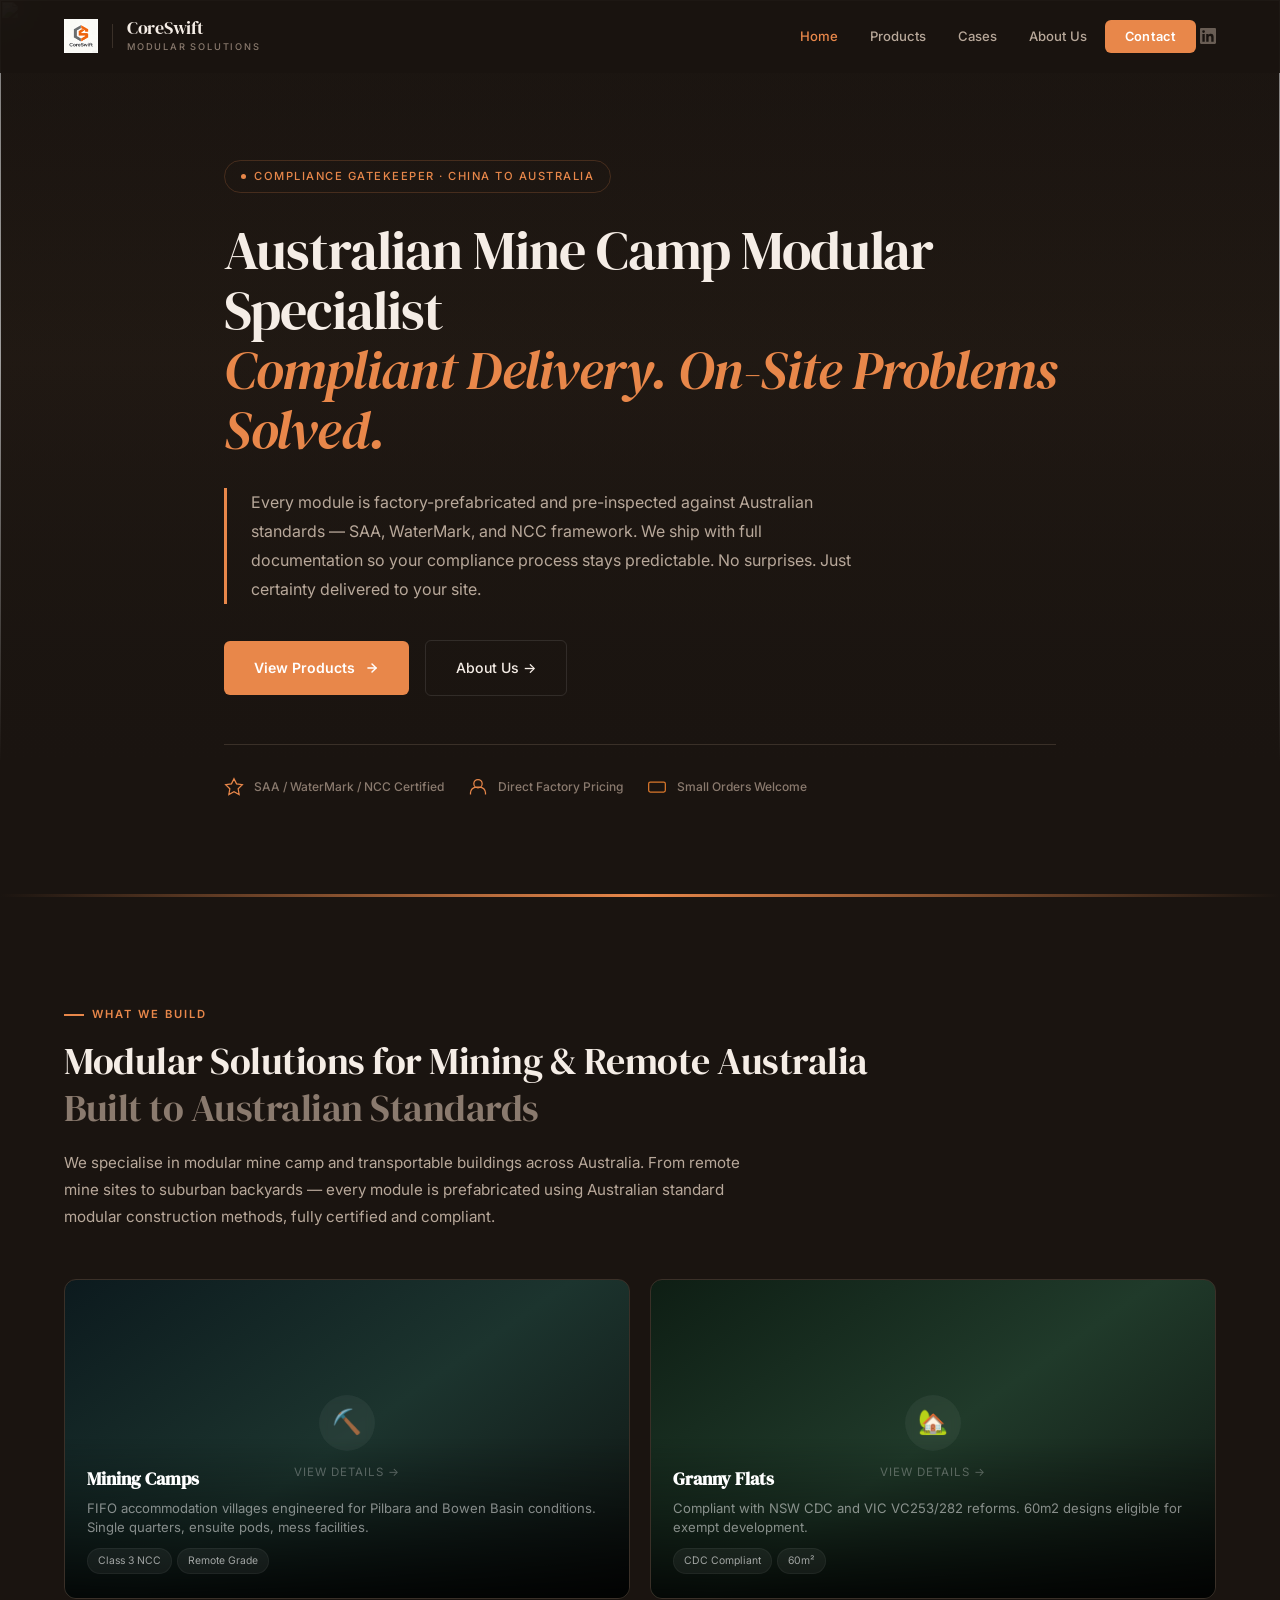
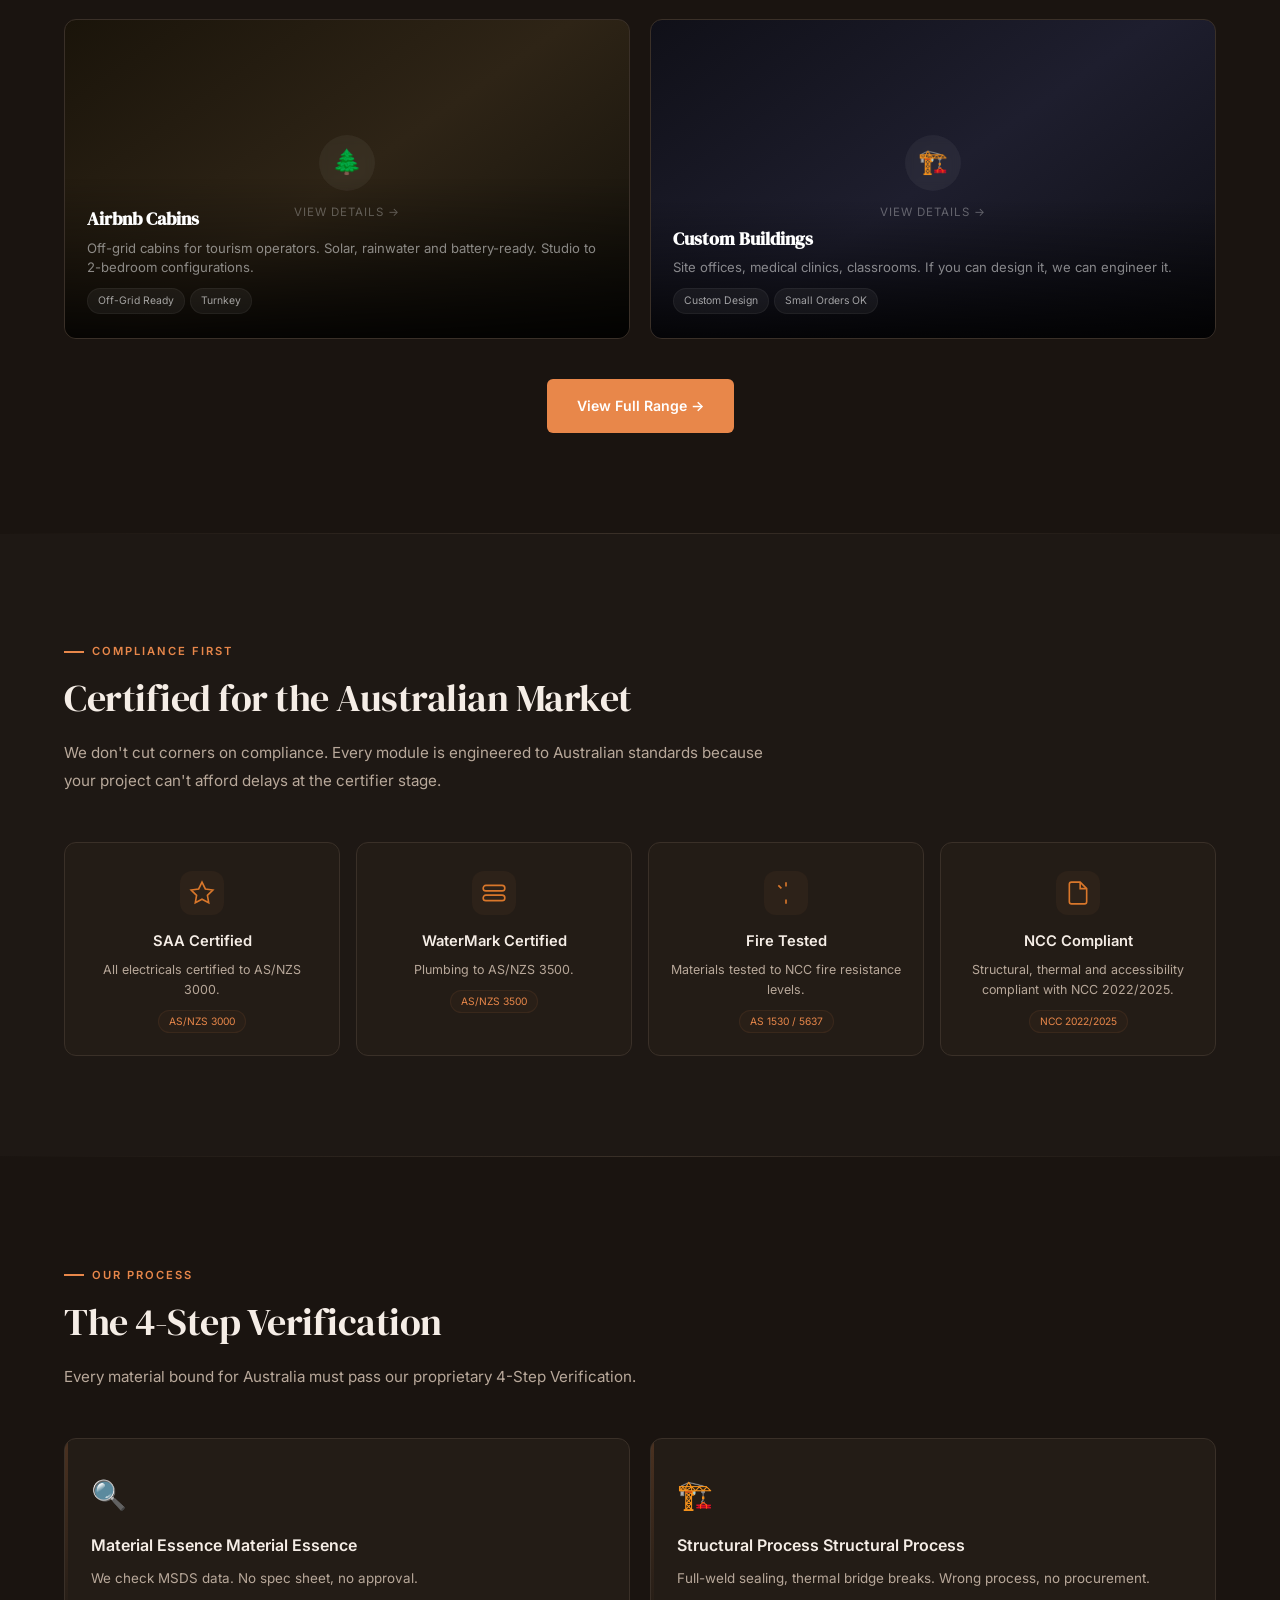
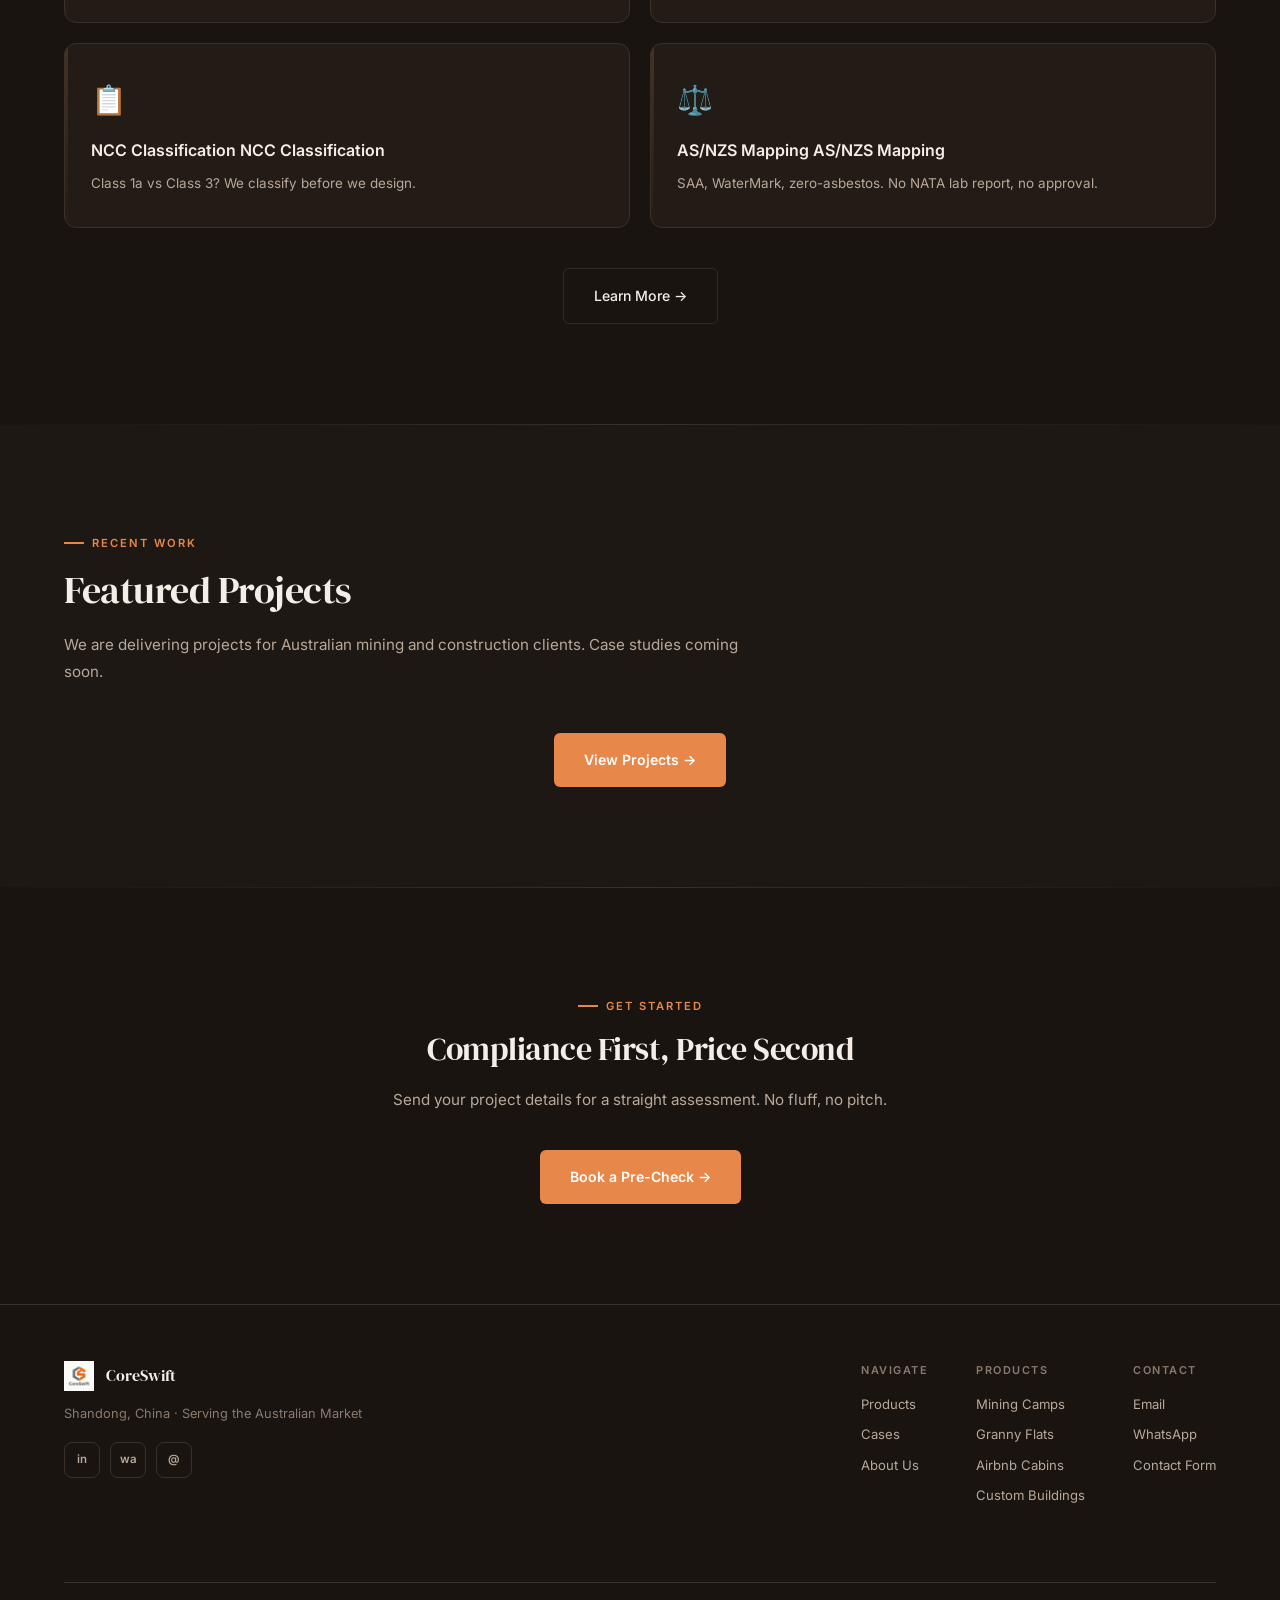
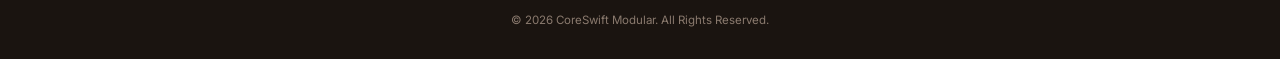
==== index.html @ 70a14e6f "Add OG/Twitter Card meta tags + images + OG share image" ====
﻿<!DOCTYPE html>
<html lang="en">
<head>
  <meta charset="UTF-8">
  <meta name="viewport" content="width=device-width, initial-scale=1.0">
  <meta name="description" content="Australian-standard modular mine camps and transportable buildings. NCC compliant, factory prefabricated, delivered to remote sites across WA and Queensland.">
  <title>Modular Mine Camp Australia | CoreSwift Modular</title>
  <link rel="stylesheet" href="css/style.css">
  <link rel="icon" type="image/png" sizes="32x32" href="images/favicon-32x32.png">
  <link rel="icon" type="image/png" sizes="16x16" href="images/favicon-16x16.png">
  <link rel="apple-touch-icon" sizes="180x180" href="images/apple-touch-icon.png">

  <!-- Open Graph -->
  <meta property='og:title' content='Modular Mine Camp Australia | CoreSwift Modular'>
  <meta property='og:description' content='Australian-standard modular mine camps and transportable buildings. NCC compliant, factory prefabricated, delivered to remote sites across WA and Queensland.'>
  <meta property='og:image' content='https://coreswiftmodular.com/images/og-image.svg'>
  <meta property='og:url' content='https://coreswiftmodular.com/'>
  <meta property='og:type' content='website'>
  <meta property='og:site_name' content='CoreSwift Modular'>
  <meta property='og:locale' content='en_AU'>
  <!-- Twitter Card -->
  <meta name='twitter:card' content='summary_large_image'>
  <meta name='twitter:title' content='Modular Mine Camp Australia | CoreSwift Modular'>
  <meta name='twitter:description' content='Australian-standard modular mine camps and transportable buildings. NCC compliant, factory prefabricated, delivered to remote sites across WA and Queensland.'>
  <meta name='twitter:image' content='https://coreswiftmodular.com/images/og-image.svg'>
</head>
<body>

    <!-- ===== Navigation ===== -->
  <nav id="navbar">
    <div class="container">
      <a href="index.html" class="logo-wrap">
        <img src="images/logo.png" alt="CoreSwift" class="logo-img">
        <div class="logo-divider"></div>
        <div class="logo-text-side">
          <span class="logo-brand">CoreSwift</span>
          <span class="logo-tagline">Modular Solutions</span>
        </div>
      </a>
      <ul class="nav-links" id="navLinks">
        <li><a href="index.html" data-page="index">Home</a></li>
        <li><a href="products.html" data-page="products">Products</a></li>
        <li><a href="cases.html" data-page="cases">Cases</a></li>
        <li><a href="about.html" data-page="about">About Us</a></li>
        <li><a href="contact.html" class="btn">Contact</a></li>
        <li><a href="https://www.linkedin.com/in/jack-jun-yi-li-b82a6b382" target="_blank" class="nav-social" title="LinkedIn">
          <svg width="16" height="16" viewBox="0 0 24 24" fill="currentColor"><path d="M20.447 20.452h-3.554v-5.569c0-1.328-.027-3.037-1.852-3.037-1.853 0-2.136 1.445-2.136 2.939v5.667H9.351V9h3.414v1.561h.046c.477-.9 1.637-1.85 3.37-1.85 3.601 0 4.267 2.37 4.267 5.455v6.286zM5.337 7.433a2.062 2.062 0 01-2.063-2.065 2.064 2.064 0 112.063 2.065zm1.782 13.019H3.555V9h3.564v11.452zM22.225 0H1.771C.792 0 0 .774 0 1.729v20.542C0 23.227.792 24 1.771 24h20.451C23.2 24 24 23.227 24 22.271V1.729C24 .774 23.2 0 22.222 0h.003z"/></svg>
        </a>
      </ul>
      <button class="mobile-toggle" id="mobileToggle" onclick="toggleNav()" aria-label="Menu">
        <span></span><span></span><span></span>
      </button>
    </div>
  </nav>

  <!-- ===== Hero ===== -->
  <section class="hero">
    <div class="hero-grid"></div>
    <div class="hero-bg">
      <img src="images/bg-hero.svg" alt="">
      <div class="hero-bg-overlay"></div>
    </div>
    <div class="hero-glow"></div>
    <div class="hero-glow-2"></div>
    <div class="hero-accent-bar"></div>
    <div class="container hero-content">
      <div class="hero-badge">
        <span class="hero-badge-dot"></span>
        Compliance Gatekeeper · China to Australia
      </div>
      <h1>Australian Mine Camp Modular Specialist<br><span class="highlight">Compliant Delivery. On-Site Problems Solved.</span></h1>
      <p class="hero-sub">Every module is factory-prefabricated and pre-inspected against Australian standards — SAA, WaterMark, and NCC framework. We ship with full documentation so your compliance process stays predictable. No surprises. Just certainty delivered to your site.</p>
      <div class="hero-cta-row">
        <a href="products.html" class="btn-primary">
          View Products
          <svg width="14" height="14" viewBox="0 0 24 24" fill="none" stroke="currentColor" stroke-width="2.5" stroke-linecap="round" stroke-linejoin="round"><line x1="5" y1="12" x2="19" y2="12"/><polyline points="12 5 19 12 12 19"/></svg>
        </a>
        <a href="about.html" class="btn-secondary">About Us →</a>
      </div>
      <div class="hero-trust-row">
        <span class="hero-trust-item">
          <svg viewBox="0 0 24 24" fill="none" stroke="#e8874a" stroke-width="1.5"><path d="M12 2l3.09 6.26L22 9.27l-5 4.87 1.18 6.88L12 17.77l-6.18 3.25L7 14.14 2 9.27l6.91-1.01L12 2z"/></svg>
          SAA / WaterMark / NCC Certified
        </span>
        <span class="hero-trust-item">
          <svg viewBox="0 0 24 24" fill="none" stroke="#e8874a" stroke-width="1.5"><circle cx="12" cy="8" r="5"/><path d="M3 21v-2a7 7 0 017-7h4a7 7 0 017 7v2"/></svg>
          Direct Factory Pricing
        </span>
        <span class="hero-trust-item">
          <svg viewBox="0 0 24 24" fill="none" stroke="#d9772b" stroke-width="1.5"><rect x="2" y="6" width="20" height="12" rx="2"/><path d="M12 12h.01"/><path d="M17 12h.01"/><path d="M7 12h.01"/></svg>
          Small Orders Welcome
        </span>
      </div>
    </div>
  </section>

  <!-- ===== Product Categories ===== -->
  <section class="section" id="products">
    <div class="container">
      <div class="section-label">What We Build</div>
      <h2 class="section-title">Modular Solutions for Mining & Remote Australia<br><span style="color:var(--text-dim);">Built to Australian Standards</span></h2>
      <p class="section-sub">We specialise in modular mine camp and transportable buildings across Australia. From remote mine sites to suburban backyards — every module is prefabricated using Australian standard modular construction methods, fully certified and compliant.</p>

      <div class="products-grid">
        <a href="product-detail.html?type=mining" class="product-card pcard-mining animate-in" style="text-decoration:none;">
          <div class="product-card-main">
            <div class="preview-icon">⛏️</div>
            <span class="preview-label">View Details →</span>
          </div>
          <div class="product-card-content">
            <h4>Mining Camps</h4>
            <p>FIFO accommodation villages engineered for Pilbara and Bowen Basin conditions. Single quarters, ensuite pods, mess facilities.</p>
            <div class="product-tags">
              <span>Class 3 NCC</span>
              <span>Remote Grade</span>
            </div>
          </div>
        </a>

        <a href="product-detail.html?type=granny" class="product-card pcard-granny animate-in" style="text-decoration:none;">
          <div class="product-card-main">
            <div class="preview-icon">🏡</div>
            <span class="preview-label">View Details →</span>
          </div>
          <div class="product-card-content">
            <h4>Granny Flats</h4>
            <p>Compliant with NSW CDC and VIC VC253/282 reforms. 60m2 designs eligible for exempt development.</p>
            <div class="product-tags">
              <span>CDC Compliant</span>
              <span>60m²</span>
            </div>
          </div>
        </a>

        <a href="product-detail.html?type=cabin" class="product-card pcard-cabin animate-in" style="text-decoration:none;">
          <div class="product-card-main">
            <div class="preview-icon">🌲</div>
            <span class="preview-label">View Details →</span>
          </div>
          <div class="product-card-content">
            <h4>Airbnb Cabins</h4>
            <p>Off-grid cabins for tourism operators. Solar, rainwater and battery-ready. Studio to 2-bedroom configurations.</p>
            <div class="product-tags">
              <span>Off-Grid Ready</span>
              <span>Turnkey</span>
            </div>
          </div>
        </a>

        <a href="product-detail.html?type=custom" class="product-card pcard-custom animate-in" style="text-decoration:none;">
          <div class="product-card-main">
            <div class="preview-icon">🏗️</div>
            <span class="preview-label">View Details →</span>
          </div>
          <div class="product-card-content">
            <h4>Custom Buildings</h4>
            <p>Site offices, medical clinics, classrooms. If you can design it, we can engineer it.</p>
            <div class="product-tags">
              <span>Custom Design</span>
              <span>Small Orders OK</span>
            </div>
          </div>
        </a>
      </div>

      <div style="text-align:center;margin-top:40px;">
        <a href="products.html" class="btn-primary" style="display:inline-flex;">View Full Range →</a>
      </div>
    </div>
  </section>

  <div class="section-divider"></div>

  <!-- ===== Certification Highlights ===== -->
  <section class="section section-alt" id="certifications">
    <div class="container">
      <div class="section-label">Compliance First</div>
      <h2 class="section-title">Certified for the Australian Market</h2>
      <p class="section-sub">We don't cut corners on compliance. Every module is engineered to Australian standards because your project can't afford delays at the certifier stage.</p>

      <div class="cert-grid">
        <div class="cert-card animate-in">
          <div class="cert-icon-wrap">
            <svg viewBox="0 0 24 24" fill="none" stroke="#d9772b" stroke-width="1.5" width="26" height="26"><path d="M12 2l3.09 6.26L22 9.27l-5 4.87 1.18 6.88L12 17.77l-6.18 3.25L7 14.14 2 9.27l6.91-1.01L12 2z"/></svg>
          </div>
          <h4>SAA Certified</h4>
          <p>All electricals certified to AS/NZS 3000.</p>
          <span class="cert-badge-sm">AS/NZS 3000</span>
        </div>
        <div class="cert-card animate-in">
          <div class="cert-icon-wrap">
            <svg viewBox="0 0 24 24" fill="none" stroke="#d9772b" stroke-width="1.5" width="26" height="26"><path d="M2 16.5A2.5 2.5 0 014.5 14h15a2.5 2.5 0 010 5h-15A2.5 2.5 0 012 16.5z"/><path d="M2 7.5A2.5 2.5 0 014.5 5h15a2.5 2.5 0 010 5h-15A2.5 2.5 0 012 7.5z"/></svg>
          </div>
          <h4>WaterMark Certified</h4>
          <p>Plumbing to AS/NZS 3500.</p>
          <span class="cert-badge-sm">AS/NZS 3500</span>
        </div>
        <div class="cert-card animate-in">
          <div class="cert-icon-wrap">
            <svg viewBox="0 0 24 24" fill="none" stroke="#d9772b" stroke-width="1.5" width="26" height="26"><path d="M12 2v4M12 18v4M4.93 4.93l2.83 2.83"/></svg>
          </div>
          <h4>Fire Tested</h4>
          <p>Materials tested to NCC fire resistance levels.</p>
          <span class="cert-badge-sm">AS 1530 / 5637</span>
        </div>
        <div class="cert-card animate-in">
          <div class="cert-icon-wrap">
            <svg viewBox="0 0 24 24" fill="none" stroke="#d9772b" stroke-width="1.5" width="26" height="26"><path d="M14 2H6a2 2 0 00-2 2v16a2 2 0 002 2h12a2 2 0 002-2V8z"/><polyline points="14 2 14 8 20 8"/></svg>
          </div>
          <h4>NCC Compliant</h4>
          <p>Structural, thermal and accessibility compliant with NCC 2022/2025.</p>
          <span class="cert-badge-sm">NCC 2022/2025</span>
        </div>
      </div>
    </div>
  </section>

  <div class="section-divider"></div>

  <!-- ===== Methodology Summary ===== -->
  <section class="section" id="methodology">
    <div class="container">
      <div class="section-label">Our Process</div>
      <h2 class="section-title">The 4-Step Verification</h2>
      <p class="section-sub">Every material bound for Australia must pass our proprietary 4-Step Verification.</p>

      <div class="steps-grid" style="max-width:100%;">
        <div class="step-card animate-in">
          <div class="step-emoji">🔍</div>
          <h4>Material Essence Material Essence</h4>
          <p>We check MSDS data. No spec sheet, no approval.</p>
        </div>
        <div class="step-card animate-in">
          <div class="step-emoji">🏗️</div>
          <h4>Structural Process Structural Process</h4>
          <p>Full-weld sealing, thermal bridge breaks. Wrong process, no procurement.</p>
        </div>
        <div class="step-card animate-in">
          <div class="step-emoji">📋</div>
          <h4>NCC Classification NCC Classification</h4>
          <p>Class 1a vs Class 3? We classify before we design.</p>
        </div>
        <div class="step-card animate-in">
          <div class="step-emoji">⚖️</div>
          <h4>AS/NZS Mapping AS/NZS Mapping</h4>
          <p>SAA, WaterMark, zero-asbestos. No NATA lab report, no approval.</p>
        </div>
      </div>

      <div style="text-align:center;margin-top:40px;">
        <a href="about.html" class="btn-secondary" style="display:inline-flex;">Learn More →</a>
      </div>
    </div>
  </section>

  <div class="section-divider"></div>

  <!-- ===== Featured Project ===== -->
  <section class="section section-alt">
    <div class="container">
      <div class="section-label">Recent Work</div>
      <h2 class="section-title">Featured Projects</h2>
      <p class="section-sub">We are delivering projects for Australian mining and construction clients. Case studies coming soon.</p>
      <div style="text-align:center;">
        <a href="cases.html" class="btn-primary" style="display:inline-flex;">View Projects →</a>
      </div>
    </div>
  </section>

  <div class="section-divider"></div>

  <!-- ===== CTA Section ===== -->
  <section class="section">
    <div class="container" style="text-align:center;">
      <div class="section-label" style="justify-content:center;">Get Started</div>
      <h2 class="section-title" style="font-size:2rem;">Compliance First, Price Second</h2>
      <p class="section-sub" style="margin:0 auto 36px;">Send your project details for a straight assessment. No fluff, no pitch.</p>
      <a href="contact.html" class="btn-primary">Book a Pre-Check →</a>
    </div>
  </section>

  <!-- ===== Footer ===== -->
  <footer>
    <div class="container">
      <div class="footer-left">
        <div class="footer-logo-row">
          <img src="images/logo.png" alt="CoreSwift">
          <span class="footer-brand-name">CoreSwift</span>
        </div>
        <p>Shandong, China · Serving the Australian Market</p>
        <div class="footer-social-row">
          <a href="https://www.linkedin.com/in/jack-jun-yi-li-b82a6b382" target="_blank" class="footer-social-btn" title="LinkedIn">in</a>
          <a href="https://wa.me/8615094999991" target="_blank" class="footer-social-btn" title="WhatsApp">wa</a>
          <a href="mailto:jackvmeihousing@hotmail.com" class="footer-social-btn" title="Email">@</a>
        </div>
      </div>
      <div class="footer-right">
        <div class="footer-col">
          <h4>Navigate</h4>
          <a href="products.html">Products</a>
          <a href="cases.html">Cases</a>
          <a href="about.html">About Us</a>
        </div>
        <div class="footer-col">
          <h4>Products</h4>
          <a href="product-detail.html?type=mining">Mining Camps</a>
          <a href="product-detail.html?type=granny">Granny Flats</a>
          <a href="product-detail.html?type=cabin">Airbnb Cabins</a>
          <a href="product-detail.html?type=custom">Custom Buildings</a>
        </div>
        <div class="footer-col">
          <h4>Contact</h4>
          <a href="mailto:jackvmeihousing@hotmail.com">Email</a>
          <a href="https://wa.me/8615094999991">WhatsApp</a>
          <a href="contact.html">Contact Form</a>
        </div>
      </div>
      <div class="footer-bottom">
        &copy; 2026 CoreSwift Modular. All Rights Reserved.
      </div>
    </div>
  </footer>

  <script src="js/main.js"></script>
</body>
</html>
---- css/style.css ----
/* ===== CoreSwift - Warm Edition v3 ===== */
@import url('https://fonts.googleapis.com/css2?family=Inter:wght@300;400;500;600;700;800;900&family=DM+Serif+Display:ital@0;1&display=swap');

:root {
  /* 暖色深色调色板 — 2026版 */
  --bg-dark: #1a1410;
  --bg-card: #231c16;
  --bg-card-hover: #2d241e;
  --bg-section: #1e1814;
  --bg-warm: #221c18;

  --accent: #e8874a;
  --accent-hover: #d4763a;
  --accent-glow: rgba(232, 135, 74, 0.12);
  --accent-soft: #3d2a1e;
  --gold: #c8963e;

  --text: #f5ede6;
  --text-muted: #b8a89a;
  --text-dim: #8a7a6e;

  --border: #3a3028;
  --border-light: #4a3e34;

  --font-body: 'Inter', -apple-system, sans-serif;
  --font-display: 'DM Serif Display', Georgia, serif;
  --radius: 6px;
  --radius-lg: 12px;
}

* { margin: 0; padding: 0; box-sizing: border-box; }
html { scroll-behavior: smooth; }

body {
  font-family: var(--font-body);
  color: var(--text);
  background: var(--bg-dark);
  line-height: 1.7;
  -webkit-font-smoothing: antialiased;
}

.container { max-width: 1200px; margin: 0 auto; padding: 0 24px; }

/* ===== 导航栏 ===== */
nav {
  position: fixed; top: 0; width: 100%; z-index: 1000;
  background: rgba(26, 20, 16, 0.92);
  backdrop-filter: blur(16px);
  border-bottom: 1px solid transparent;
  transition: border-color 0.3s, background 0.3s;
}
nav.scrolled { border-color: var(--border); background: rgba(26, 20, 16, 0.96); }
nav .container {
  display: flex;
  justify-content: space-between;
  align-items: center;
  height: 72px;
}

.logo-wrap { display: flex; align-items: center; gap: 14px; text-decoration: none; }
.logo-img { height: 34px; width: auto; }
.logo-divider { width: 1px; height: 24px; background: var(--border); }
.logo-text-side { display: flex; flex-direction: column; }
.logo-brand { font-family: var(--font-display); font-size: 1.1rem; color: var(--text); line-height: 1.2; letter-spacing: -0.3px; }
.logo-tagline { font-size: 0.58rem; color: var(--text-dim); text-transform: uppercase; letter-spacing: 1.8px; font-weight: 500; }

.nav-links { display: flex; gap: 4px; list-style: none; align-items: center; }
.nav-links a {
  text-decoration: none; color: var(--text-muted);
  font-size: 0.82rem; font-weight: 500;
  padding: 8px 14px; border-radius: 6px;
  transition: all 0.2s;
}
.nav-links a:hover { color: var(--text); background: rgba(255,255,255,0.03); }
.nav-links a.active { color: var(--accent); }
.nav-links .btn {
  padding: 9px 20px; background: var(--accent); color: #fff;
  border-radius: 6px; font-weight: 600; font-size: 0.8rem; letter-spacing: 0.3px;
}
.nav-links .btn:hover { background: var(--accent-hover); color: #fff; }

.nav-social { padding: 8px !important; opacity: 0.5; transition: opacity 0.2s; line-height: 1; }
.nav-social:hover { opacity: 1 !important; background: transparent !important; }
.nav-social svg { display: block; }

.mobile-toggle { display: none; flex-direction: column; gap: 5px; cursor: pointer; background: none; border: none; padding: 4px; }
.mobile-toggle span { width: 24px; height: 2px; background: var(--text); border-radius: 2px; transition: 0.3s; }

/* ===== Hero ===== */
.hero {
  padding: 160px 0 100px;
  background: linear-gradient(180deg, #1a1410 0%, #221a14 40%, var(--bg-dark) 100%);
  position: relative;
  overflow: hidden;
  min-height: 85vh;
  display: flex;
  align-items: center;
}

.hero-bg { position: absolute; top: 0; left: 0; right: 0; bottom: 0; z-index: 0; pointer-events: none; }
.hero-bg img { width: 100%; height: 100%; object-fit: cover; object-position: center bottom; }
.hero-bg-overlay { position: absolute; top: 0; left: 0; right: 0; bottom: 0; background: linear-gradient(180deg, rgba(26,20,16,0.4) 0%, rgba(26,20,16,0.2) 40%, var(--bg-dark) 85%, var(--bg-dark) 100%); z-index: 1; }

.hero-accent-bar { position: absolute; bottom: 0; left: 0; right: 0; height: 3px; background: linear-gradient(90deg, transparent, var(--accent), transparent); }
.hero-content { position: relative; z-index: 2; max-width: 880px; }

.hero-badge {
  display: inline-flex; align-items: center; gap: 8px;
  padding: 6px 16px;
  border: 1px solid rgba(232, 135, 74, 0.2);
  border-radius: 100px;
  font-size: 0.7rem; font-weight: 500;
  color: var(--accent);
  text-transform: uppercase; letter-spacing: 1.5px;
  margin-bottom: 28px;
}
.hero-badge-dot { width: 5px; height: 5px; background: var(--accent); border-radius: 50%; }

.hero h1 {
  font-family: var(--font-display);
  font-size: 3.4rem;
  font-weight: 400;
  line-height: 1.1;
  margin-bottom: 28px;
  letter-spacing: -1px;
}
.hero h1 .highlight { color: var(--accent); font-style: italic; }

.hero-sub {
  font-size: 1rem;
  color: var(--text-muted);
  max-width: 650px;
  margin-bottom: 36px;
  line-height: 1.8;
  border-left: 3px solid var(--accent);
  padding-left: 24px;
}

.hero-cta-row { display: flex; gap: 16px; flex-wrap: wrap; align-items: center; }
.hero-trust-row { display: flex; gap: 24px; align-items: center; margin-top: 48px; padding-top: 32px; border-top: 1px solid var(--border); }
.hero-trust-item { display: flex; align-items: center; gap: 10px; font-size: 0.75rem; color: var(--text-dim); font-weight: 500; }
.hero-trust-item svg { width: 20px; height: 20px; flex-shrink: 0; }

.btn-primary {
  display: inline-flex; align-items: center; gap: 10px;
  padding: 15px 30px; background: var(--accent); color: #fff;
  text-decoration: none; border-radius: 6px;
  font-weight: 600; font-size: 0.88rem;
  transition: all 0.2s; border: none; cursor: pointer;
}
.btn-primary:hover { background: var(--accent-hover); transform: translateY(-2px); box-shadow: 0 8px 24px rgba(232,135,74,0.25); }

.btn-secondary {
  display: inline-flex; align-items: center; gap: 10px;
  padding: 15px 30px; border: 1px solid rgba(255,255,255,0.1);
  color: var(--text); text-decoration: none; border-radius: 6px;
  font-weight: 500; font-size: 0.88rem; transition: all 0.2s;
}
.btn-secondary:hover { border-color: var(--accent); color: var(--accent); background: rgba(232,135,74,0.04); }

/* ===== 通用区块 ===== */
.section { padding: 100px 0; }
.section-alt { background: var(--bg-section); }

.section-label {
  display: inline-flex; align-items: center; gap: 8px;
  font-size: 0.7rem; text-transform: uppercase; letter-spacing: 2px;
  color: var(--accent); font-weight: 600; margin-bottom: 14px;
}
.section-label::before { content: ''; width: 20px; height: 2px; background: var(--accent); }

.section-title {
  font-family: var(--font-display);
  font-size: 2.4rem;
  font-weight: 400;
  line-height: 1.2;
  margin-bottom: 18px;
  letter-spacing: -0.5px;
}

.section-sub {
  color: var(--text-muted);
  max-width: 700px;
  font-size: 0.95rem;
  line-height: 1.8;
  margin-bottom: 48px;
}

.section-divider { width: 100%; height: 1px; background: linear-gradient(90deg, transparent, var(--border), transparent); }

/* ===== 产品 ===== */
.products-grid { display: grid; grid-template-columns: repeat(2, 1fr); gap: 20px; }

.product-card {
  position: relative; border-radius: var(--radius-lg);
  overflow: hidden; transition: all 0.4s;
  min-height: 320px; display: flex; align-items: flex-end;
  cursor: pointer; border: 1px solid var(--border);
}
.product-card:hover { transform: translateY(-4px); border-color: rgba(232,135,74,0.15); box-shadow: 0 12px 40px rgba(0,0,0,0.5); }

.product-card-main {
  position: absolute; top: 0; left: 0; right: 0; bottom: 0;
  display: flex; align-items: center; justify-content: center;
  flex-direction: column; gap: 12px;
}

.preview-icon { width: 56px; height: 56px; border-radius: 50%; background: rgba(255,255,255,0.05); display: flex; align-items: center; justify-content: center; font-size: 1.5rem; backdrop-filter: blur(4px); transition: all 0.3s; }
.product-card:hover .preview-icon { background: var(--accent); transform: scale(1.1); }
.preview-label { font-size: 0.72rem; color: rgba(255,255,255,0.35); letter-spacing: 1px; text-transform: uppercase; }

.product-card-content { position: relative; z-index: 2; padding: 24px 22px; width: 100%; background: linear-gradient(0deg, rgba(0,0,0,0.85) 0%, rgba(0,0,0,0.3) 60%, transparent 100%); }
.product-card-content h4 { font-family: var(--font-display); font-size: 1.15rem; color: #fff; margin-bottom: 4px; }
.product-card-content p { font-size: 0.82rem; color: rgba(255,255,255,0.5); line-height: 1.5; margin-bottom: 10px; }

.product-tags { display: flex; flex-wrap: wrap; gap: 5px; }
.product-tags span { padding: 3px 10px; background: rgba(255,255,255,0.05); border: 1px solid rgba(255,255,255,0.05); border-radius: 100px; font-size: 0.65rem; color: rgba(255,255,255,0.6); }

.pcard-mining { background: linear-gradient(145deg, #0c1a1e, #1c342e, #0e1210); }
.pcard-granny { background: linear-gradient(145deg, #0e1e14, #203a2a, #0e1410); }
.pcard-cabin { background: linear-gradient(145deg, #1a140a, #2e2416, #12100a); }
.pcard-custom { background: linear-gradient(145deg, #101018, #1e1e2e, #0e0e14); }

/* ===== 认证 ===== */
.cert-grid { display: grid; grid-template-columns: repeat(4, 1fr); gap: 16px; }
.cert-card { background: var(--bg-card); border: 1px solid var(--border); border-radius: var(--radius-lg); padding: 28px 22px 22px; text-align: center; transition: all 0.3s; }
.cert-card:hover { border-color: rgba(232,135,74,0.1); background: var(--bg-card-hover); transform: translateY(-2px); }
.cert-icon-wrap { width: 44px; height: 44px; margin: 0 auto 14px; background: rgba(232,135,74,0.05); border-radius: 12px; display: flex; align-items: center; justify-content: center; }
.cert-card h4 { font-size: 0.92rem; font-weight: 600; margin-bottom: 6px; color: var(--text); }
.cert-card p { font-size: 0.78rem; color: var(--text-muted); line-height: 1.6; }
.cert-badge-sm { display: inline-block; padding: 2px 10px; background: rgba(232,135,74,0.03); border: 1px solid rgba(232,135,74,0.08); border-radius: 100px; font-size: 0.64rem; color: var(--accent); margin-top: 10px; }

/* ===== Truth ===== */
.truth-grid { display: grid; grid-template-columns: 1fr 1fr; gap: 64px; align-items: center; }
.truth-visual-box { background: var(--bg-card); border: 1px solid var(--border); border-radius: var(--radius-lg); padding: 40px 32px; position: relative; overflow: hidden; }
.truth-visual-box::before { content: ''; position: absolute; top: 0; left: 0; right: 0; height: 3px; background: linear-gradient(90deg, var(--accent), transparent); }
.truth-quote { font-family: var(--font-display); font-size: 1.3rem; line-height: 1.4; color: var(--text); margin-bottom: 24px; font-style: italic; }
.truth-author { display: flex; align-items: center; gap: 12px; padding-top: 20px; border-top: 1px solid var(--border); }
.truth-author-avatar { width: 44px; height: 44px; border-radius: 50%; background: var(--accent-glow); border: 1px solid rgba(232,135,74,0.1); display: flex; align-items: center; justify-content: center; font-size: 1.1rem; }
.truth-author-name { font-weight: 600; font-size: 0.85rem; }
.truth-author-title { font-size: 0.76rem; color: var(--text-dim); }
.truth-content h3 { font-family: var(--font-display); font-size: 1.6rem; line-height: 1.3; margin-bottom: 18px; }
.truth-content p { color: var(--text-muted); margin-bottom: 14px; line-height: 1.8; font-size: 0.92rem; }
.truth-highlight { padding: 18px 22px; background: rgba(232,135,74,0.02); border-left: 3px solid var(--accent); border-radius: 0 8px 8px 0; margin-top: 20px; font-size: 0.92rem; color: var(--text); line-height: 1.7; }

/* ===== 方法论 ===== */
.steps-grid { display: grid; grid-template-columns: repeat(2, 1fr); gap: 20px; }
.step-card { background: var(--bg-card); border: 1px solid var(--border); border-radius: var(--radius-lg); padding: 32px 26px; transition: all 0.3s; position: relative; overflow: hidden; }
.step-card:hover { border-color: rgba(232,135,74,0.1); background: var(--bg-card-hover); transform: translateY(-3px); }
.step-card::before { content: ''; position: absolute; top: 0; left: 0; width: 3px; height: 100%; background: linear-gradient(180deg, var(--accent), transparent); opacity: 0.2; }
.step-emoji { font-size: 1.8rem; margin-bottom: 12px; }
.step-card h4 { font-size: 1rem; font-weight: 600; margin-bottom: 8px; color: var(--text); }
.step-card p { font-size: 0.84rem; color: var(--text-muted); line-height: 1.7; }

/* ===== Process ===== */
.process-steps { max-width: 800px; }
.process-step { display: flex; gap: 24px; align-items: flex-start; }
.process-number { font-family: var(--font-display); font-size: 1.6rem; color: var(--accent); opacity: 0.2; min-width: 40px; line-height: 1; }
.process-step-content h4 { font-size: 1rem; font-weight: 600; margin-bottom: 4px; color: var(--text); }
.process-step-content p { font-size: 0.84rem; color: var(--text-muted); line-height: 1.6; margin-bottom: 18px; }
.process-connector { width: 1px; height: 18px; background: var(--border); margin-left: 19px; }

/* ===== Hub ===== */
.hub-grid { display: grid; grid-template-columns: 1fr 1fr; gap: 64px; align-items: center; }
.hub-content h3 { font-family: var(--font-display); font-size: 1.6rem; line-height: 1.3; margin-bottom: 18px; }
.hub-content p { color: var(--text-muted); margin-bottom: 14px; line-height: 1.8; font-size: 0.92rem; }
.hub-tags { display: flex; flex-wrap: wrap; gap: 6px; margin-top: 20px; }
.hub-tag { padding: 5px 12px; background: rgba(232,135,74,0.03); border: 1px solid rgba(232,135,74,0.08); border-radius: 100px; font-size: 0.72rem; color: var(--accent); font-weight: 500; }
.hub-visual { background: var(--bg-card); border: 1px solid var(--border); border-radius: var(--radius-lg); padding: 40px 32px; text-align: center; }
.hub-visual-icon { font-size: 3.2rem; margin-bottom: 16px; }
.hub-visual h4 { font-family: var(--font-display); font-size: 1.2rem; margin-bottom: 6px; }
.hub-visual p { color: var(--text-dim); font-size: 0.84rem; }

/* ===== Founder ===== */
.founder-grid { display: grid; grid-template-columns: 260px 1fr; gap: 64px; align-items: start; }
.founder-photo { width: 260px; height: 320px; background: var(--bg-card); border: 1px solid var(--border); border-radius: var(--radius-lg); display: flex; align-items: center; justify-content: center; flex-direction: column; gap: 12px; color: var(--text-dim); font-size: 0.82rem; position: relative; overflow: hidden; }
.founder-photo-icon { font-size: 3.2rem; opacity: 0.2; }
.founder-note h3 { font-family: var(--font-display); font-size: 1.6rem; line-height: 1.3; margin-bottom: 20px; }
.founder-note p { color: var(--text-muted); margin-bottom: 14px; line-height: 1.8; font-size: 0.92rem; }
.founder-note .highlight-text { padding: 18px 22px; background: rgba(232,135,74,0.02); border-left: 3px solid var(--accent); border-radius: 0 8px 8px 0; margin-top: 20px; font-size: 0.92rem; color: var(--text); line-height: 1.7; }

/* ===== About ===== */
.about-hero { padding: 140px 0 80px; background: linear-gradient(180deg, #1a1410 0%, #221a14 40%, var(--bg-dark) 100%); position: relative; overflow: hidden; }
.about-bg { position: absolute; top: 0; left: 0; right: 0; bottom: 0; z-index: 0; pointer-events: none; }
.about-bg img { width: 100%; height: 100%; object-fit: cover; object-position: center bottom; }
.about-bg-overlay { position: absolute; top: 0; left: 0; right: 0; bottom: 0; background: linear-gradient(180deg, rgba(26,20,16,0.5) 0%, rgba(26,20,16,0.2) 50%, var(--bg-dark) 100%); z-index: 1; }
.about-hero-content { position: relative; z-index: 2; }
.about-stats { display: grid; grid-template-columns: repeat(3, 1fr); gap: 24px; margin: 60px 0; }
.about-stat-card { background: var(--bg-card); border: 1px solid var(--border); border-radius: 12px; padding: 36px 24px; text-align: center; }
.about-stat-number { font-family: var(--font-display); font-size: 2.4rem; color: var(--accent); margin-bottom: 8px; }
.about-stat-label { font-size: 0.82rem; color: var(--text-dim); }

/* Story */
.story-section { padding: 80px 0; }
.story-timeline { position: relative; max-width: 800px; margin: 0 auto; }
.story-timeline::before { content: ''; position: absolute; left: 24px; top: 0; bottom: 0; width: 1px; background: linear-gradient(180deg, var(--accent), transparent); opacity: 0.15; }
.story-item { display: flex; gap: 32px; margin-bottom: 48px; position: relative; }
.story-dot { width: 12px; height: 12px; border-radius: 50%; background: var(--accent); opacity: 0.35; margin-top: 4px; flex-shrink: 0; position: relative; left: 18px; }
.story-content h3 { font-family: var(--font-display); font-size: 1.2rem; color: var(--text); margin-bottom: 8px; }
.story-content h3 span { color: var(--accent); font-size: 0.8rem; display: block; font-family: var(--font-body); font-weight: 400; margin-top: 2px; }
.story-content p { color: var(--text-muted); font-size: 0.92rem; line-height: 1.8; }

/* Trust */
.trust-grid { display: grid; grid-template-columns: repeat(4, 1fr); gap: 20px; margin: 60px 0; }
.trust-card { background: var(--bg-card); border: 1px solid var(--border); border-radius: 12px; padding: 32px 20px; text-align: center; }
.trust-number { font-family: var(--font-display); font-size: 2.8rem; color: var(--accent); line-height: 1; margin-bottom: 8px; }
.trust-label { font-size: 0.8rem; color: var(--text-dim); line-height: 1.4; }
.about-values { display: grid; grid-template-columns: 1fr 1fr; gap: 20px; margin: 40px 0; }
.about-value-card { background: var(--bg-card); border: 1px solid var(--border); border-radius: 12px; padding: 28px 24px; }
.about-value-card .icon { font-size: 1.8rem; margin-bottom: 12px; }
.about-value-card h4 { font-size: 1rem; margin-bottom: 8px; }
.about-value-card p { font-size: 0.85rem; color: var(--text-muted); line-height: 1.6; }

/* ===== Contact ===== */
.contact-grid { display: grid; grid-template-columns: 1fr 1fr; gap: 36px; }
.contact-card { background: var(--bg-card); border: 1px solid var(--border); border-radius: var(--radius-lg); padding: 32px 28px; }
.contact-title { font-family: var(--font-display); font-size: 1.15rem; margin-bottom: 4px; }
.contact-subtitle { color: var(--text-dim); font-size: 0.82rem; margin-bottom: 24px; padding-bottom: 20px; border-bottom: 1px solid var(--border); }
.contact-detail { display: flex; align-items: center; gap: 14px; margin-bottom: 16px; padding-bottom: 16px; border-bottom: 1px solid var(--border); }
.contact-detail:last-of-type { border-bottom: none; margin-bottom: 0; padding-bottom: 0; }
.contact-icon-wrap { width: 38px; height: 38px; background: rgba(232,135,74,0.05); border-radius: 10px; display: flex; align-items: center; justify-content: center; flex-shrink: 0; }
.contact-icon-wrap svg { width: 16px; height: 16px; stroke: var(--accent); fill: none; stroke-width: 2; stroke-linecap: round; stroke-linejoin: round; }
.contact-detail .label { font-size: 0.65rem; font-weight: 600; color: var(--text-dim); text-transform: uppercase; letter-spacing: 1px; display: block; margin-bottom: 1px; }
.contact-detail .value { font-size: 0.85rem; color: var(--text); font-weight: 500; }
.contact-social-row { display: flex; gap: 8px; margin-top: 20px; padding-top: 18px; border-top: 1px solid var(--border); }
.contact-social-btn { width: 36px; height: 36px; border-radius: 50%; border: 1px solid var(--border); display: flex; align-items: center; justify-content: center; text-decoration: none; color: var(--text-muted); font-size: 0.78rem; font-weight: 600; transition: all 0.2s; }
.contact-social-btn:hover { border-color: var(--accent); color: var(--accent); background: rgba(232,135,74,0.03); }

.contact-form input, .contact-form select, .contact-form textarea { width: 100%; padding: 13px 16px; background: rgba(255,255,255,0.02); border: 1px solid var(--border); border-radius: 6px; font-family: var(--font-body); font-size: 0.85rem; color: var(--text); margin-bottom: 14px; transition: border-color 0.2s; }
.contact-form input:focus, .contact-form select:focus, .contact-form textarea:focus { outline: none; border-color: var(--accent); }
.contact-form input::placeholder, .contact-form textarea::placeholder { color: var(--text-dim); }
.contact-form select { -webkit-appearance: none; appearance: none; cursor: pointer; }
.contact-form textarea { height: 110px; resize: vertical; }
.contact-form button { width: 100%; padding: 14px; background: var(--accent); color: #fff; border: none; border-radius: 6px; font-size: 0.9rem; font-weight: 600; font-family: var(--font-body); cursor: pointer; transition: all 0.2s; }
.contact-form button:hover { background: var(--accent-hover); transform: translateY(-1px); }

/* ===== Footer ===== */
footer { padding: 56px 0 28px; border-top: 1px solid var(--border); }
footer .container { display: flex; justify-content: space-between; flex-wrap: wrap; gap: 40px; }
.footer-left { max-width: 340px; }
.footer-logo-row { display: flex; align-items: center; gap: 12px; margin-bottom: 12px; }
.footer-logo-row img { height: 30px; width: auto; }
.footer-brand-name { font-family: var(--font-display); font-size: 1rem; color: var(--text); }
.footer-left p { font-size: 0.8rem; color: var(--text-dim); line-height: 1.7; }
.footer-right { display: flex; gap: 48px; }
.footer-col h4 { font-size: 0.68rem; font-weight: 600; text-transform: uppercase; letter-spacing: 1.5px; color: var(--text-dim); margin-bottom: 14px; }
.footer-col a { display: block; color: var(--text-muted); text-decoration: none; font-size: 0.82rem; margin-bottom: 8px; transition: color 0.2s; }
.footer-col a:hover { color: var(--text); }
.footer-social-row { display: flex; gap: 10px; margin-top: 18px; }
.footer-social-btn { width: 36px; height: 36px; border-radius: 8px; border: 1px solid var(--border); display: flex; align-items: center; justify-content: center; text-decoration: none; color: var(--text-muted); font-size: 0.72rem; font-weight: 600; transition: all 0.2s; }
.footer-social-btn:hover { border-color: var(--accent); color: var(--accent); background: rgba(232,135,74,0.03); }
.footer-bottom { width: 100%; text-align: center; padding-top: 28px; margin-top: 28px; border-top: 1px solid var(--border); font-size: 0.72rem; color: var(--text-dim); }

/* ===== 动画 ===== */
/* ===== Back to Top ===== */
.back-to-top {
  position: fixed; bottom: 30px; right: 30px;
  width: 48px; height: 48px;
  background: var(--accent); color: #fff;
  border: none; border-radius: 50%;
  display: flex; align-items: center; justify-content: center;
  cursor: pointer; z-index: 9999;
  opacity: 0; visibility: hidden;
  transform: translateY(20px);
  transition: all 0.3s;
  box-shadow: 0 4px 16px rgba(232,135,74,0.3);
}

.back-to-top.visible {
  opacity: 1; visibility: visible;
  transform: translateY(0);
}

.back-to-top:hover {
  transform: translateY(-3px);
  box-shadow: 0 6px 24px rgba(232,135,74,0.4);
}

/* ===== Lightbox ===== */
.lightbox {
  position: fixed; top: 0; left: 0; right: 0; bottom: 0;
  background: rgba(0,0,0,0.92);
  z-index: 10000;
  display: flex; align-items: center; justify-content: center;
  opacity: 0; visibility: hidden;
  transition: all 0.3s;
}

.lightbox.active { opacity: 1; visibility: visible; }

.lightbox-img {
  max-width: 90vw; max-height: 85vh;
  border-radius: 8px;
  transform: scale(0.9);
  transition: transform 0.3s;
}

.lightbox.active .lightbox-img { transform: scale(1); }

.lightbox-close {
  position: absolute; top: 24px; right: 32px;
  font-size: 2rem; color: #fff; cursor: pointer;
  opacity: 0.7; transition: opacity 0.2s;
}

.lightbox-close:hover { opacity: 1; }

.lightbox-caption {
  position: absolute; bottom: 24px; left: 0; right: 0;
  text-align: center; color: rgba(255,255,255,0.6);
  font-size: 0.85rem;
}

/* ===== Animations (enhanced) ===== */
.animate-in { opacity: 0; transform: translateY(30px); transition: opacity 0.6s ease, transform 0.6s ease; }
.animate-in.visible { opacity: 1; transform: translateY(0); }

/* Stagger */
[data-stagger] .animate-in:nth-child(2) { transition-delay: 0.1s; }
[data-stagger] .animate-in:nth-child(3) { transition-delay: 0.2s; }
[data-stagger] .animate-in:nth-child(4) { transition-delay: 0.3s; }

/* ===== Product Detail ===== */
.pd-section { padding: 140px 0 60px; background: var(--bg-section); }
.pd-grid { display: grid; grid-template-columns: 1fr 1fr; gap: 64px; align-items: start; }
.pd-specs-list { list-style: none; display: grid; grid-template-columns: 1fr 1fr; gap: 12px; margin: 24px 0; }
.pd-specs-list li { padding: 12px 16px; background: var(--bg-card); border: 1px solid var(--border); border-radius: 8px; font-size: 0.85rem; color: var(--text); }
.pd-specs-list li::before { content: '✓ '; color: var(--accent); font-weight: 600; }
.pd-certs { display: flex; flex-wrap: wrap; gap: 8px; margin: 16px 0; }
.pd-certs .product-tag { padding: 6px 14px; background: rgba(232,135,74,0.03); border: 1px solid rgba(232,135,74,0.08); border-radius: 100px; font-size: 0.72rem; color: var(--accent); font-weight: 500; }
.pd-gallery-grid { display: grid; grid-template-columns: repeat(3, 1fr); gap: 16px; margin: 32px 0; }
.pd-nav { display: flex; gap: 16px; justify-content: space-between; margin-top: 48px; padding-top: 32px; border-top: 1px solid var(--border); }

/* ===== Mobile 768 ===== */
@media (max-width: 768px) {
  .mobile-toggle { display: flex; }
  .nav-links { position: fixed; top: 72px; left: 0; width: 100%; background: rgba(26,20,16,0.98); backdrop-filter: blur(16px); flex-direction: column; padding: 16px; gap: 4px; border-bottom: 1px solid var(--border); display: none; }
  .nav-links.open { display: flex; }
  .nav-links a { padding: 12px 16px; width: 100%; }
  .nav-links .btn { width: 100%; text-align: center; }
  .hero { padding: 120px 0 60px; min-height: auto; }
  .hero h1 { font-size: 2rem; }
  .hero-sub { font-size: 0.9rem; padding-left: 16px; }
  .hero-trust-row { flex-wrap: wrap; gap: 16px; }
  .hero-cta-row .btn-primary, .hero-cta-row .btn-secondary { width: 100%; justify-content: center; }
  .section { padding: 64px 0; }
  .section-title { font-size: 1.6rem; }
  .products-grid { grid-template-columns: 1fr; }
  .cert-grid { grid-template-columns: repeat(2, 1fr); }
  .truth-grid, .hub-grid, .founder-grid, .contact-grid, .pd-grid, .about-content-grid { grid-template-columns: 1fr; gap: 32px; }
  .steps-grid { grid-template-columns: 1fr; }
  .pd-gallery-grid { grid-template-columns: repeat(2, 1fr); }
  .pd-specs-list { grid-template-columns: 1fr; }
  .pd-nav { flex-direction: column; gap: 12px; }
  .pd-nav .btn-primary, .pd-nav .btn-secondary { width: 100%; justify-content: center; }
  .trust-grid { grid-template-columns: repeat(2, 1fr); }
  .about-stats { grid-template-columns: 1fr; }
  .about-values { grid-template-columns: 1fr; }
  .footer-right { flex-direction: column; gap: 24px; }
}

/* ===== Mobile 480 ===== */
@media (max-width: 480px) {
  .container { padding: 0 16px; }
  .hero h1 { font-size: 1.6rem; letter-spacing: -0.3px; }
  .hero-sub { font-size: 0.85rem; padding-left: 12px; margin-bottom: 24px; }
  .cert-grid { grid-template-columns: 1fr; }
  .trust-grid { grid-template-columns: 1fr; }
  .pd-gallery-grid { grid-template-columns: 1fr; }
  .story-item { gap: 20px; }
  .story-timeline::before { left: 16px; }
  .story-dot { width: 10px; height: 10px; left: 11px; }
}
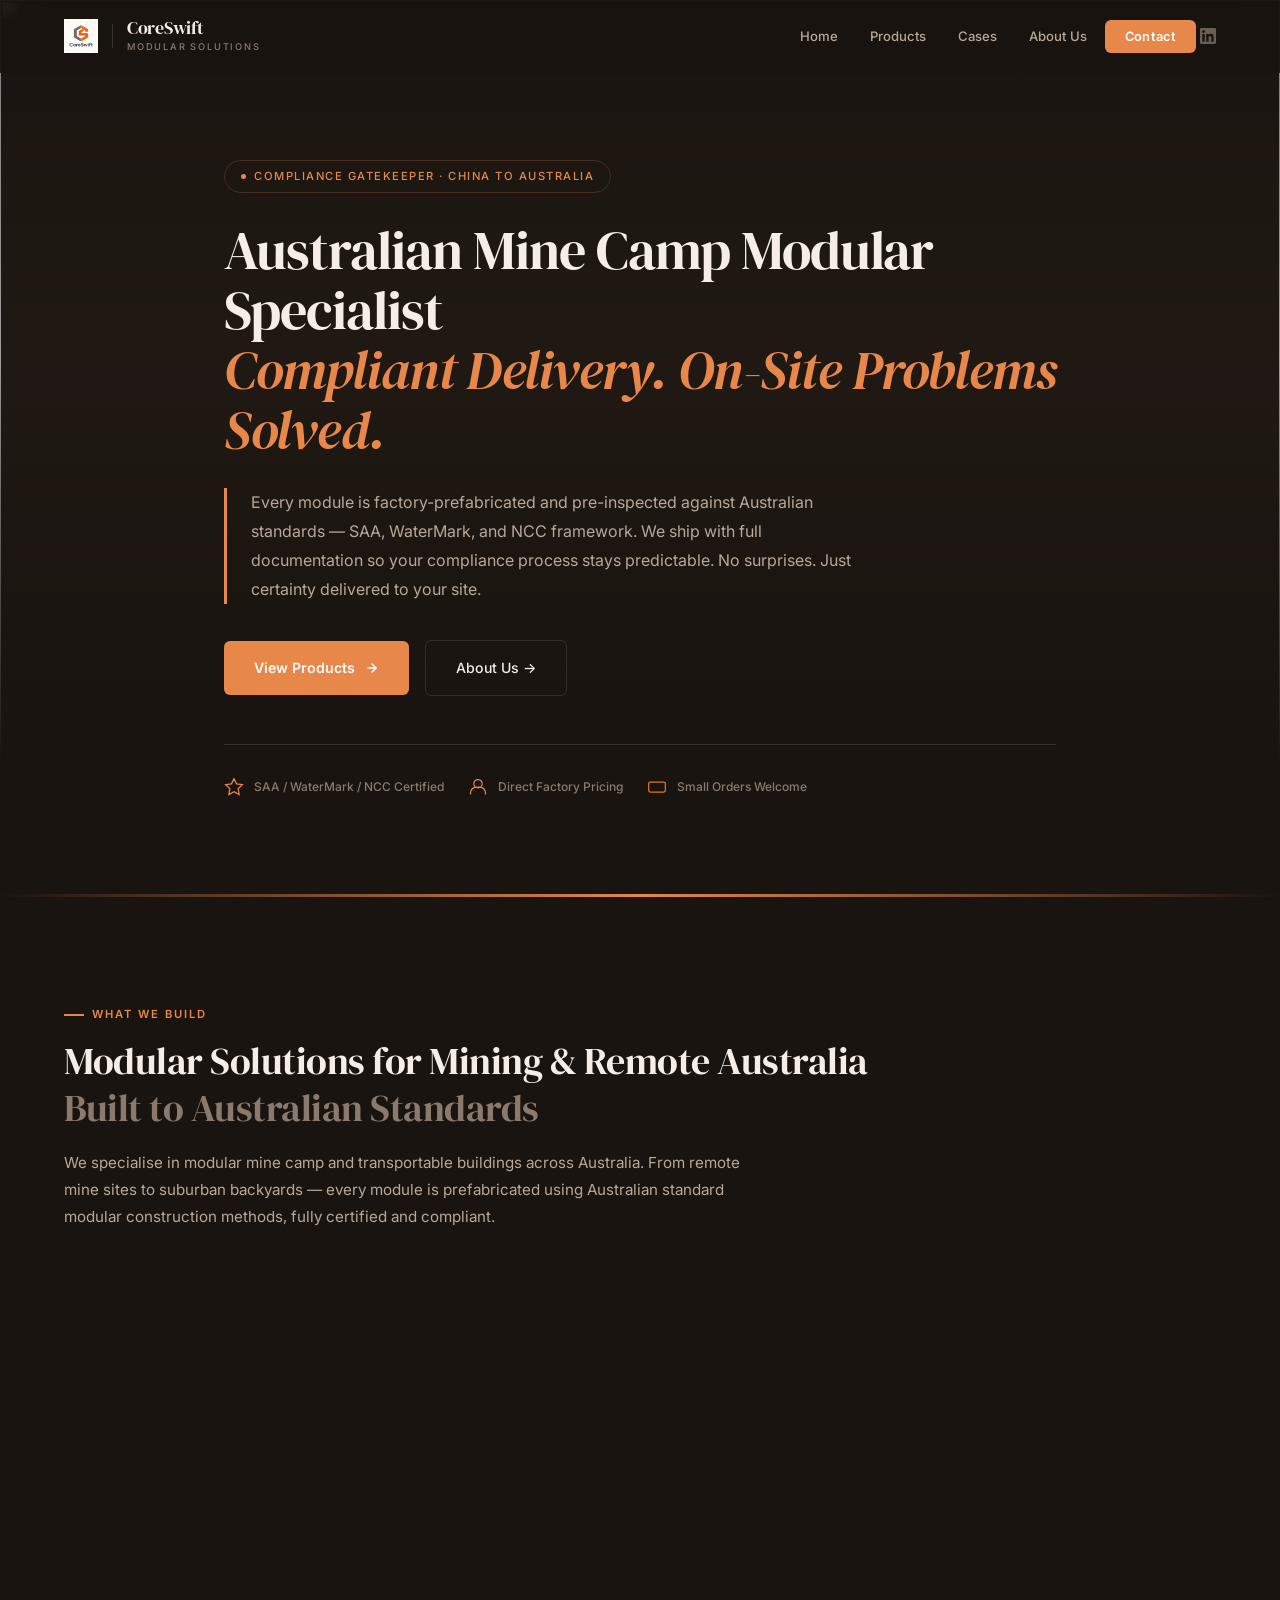
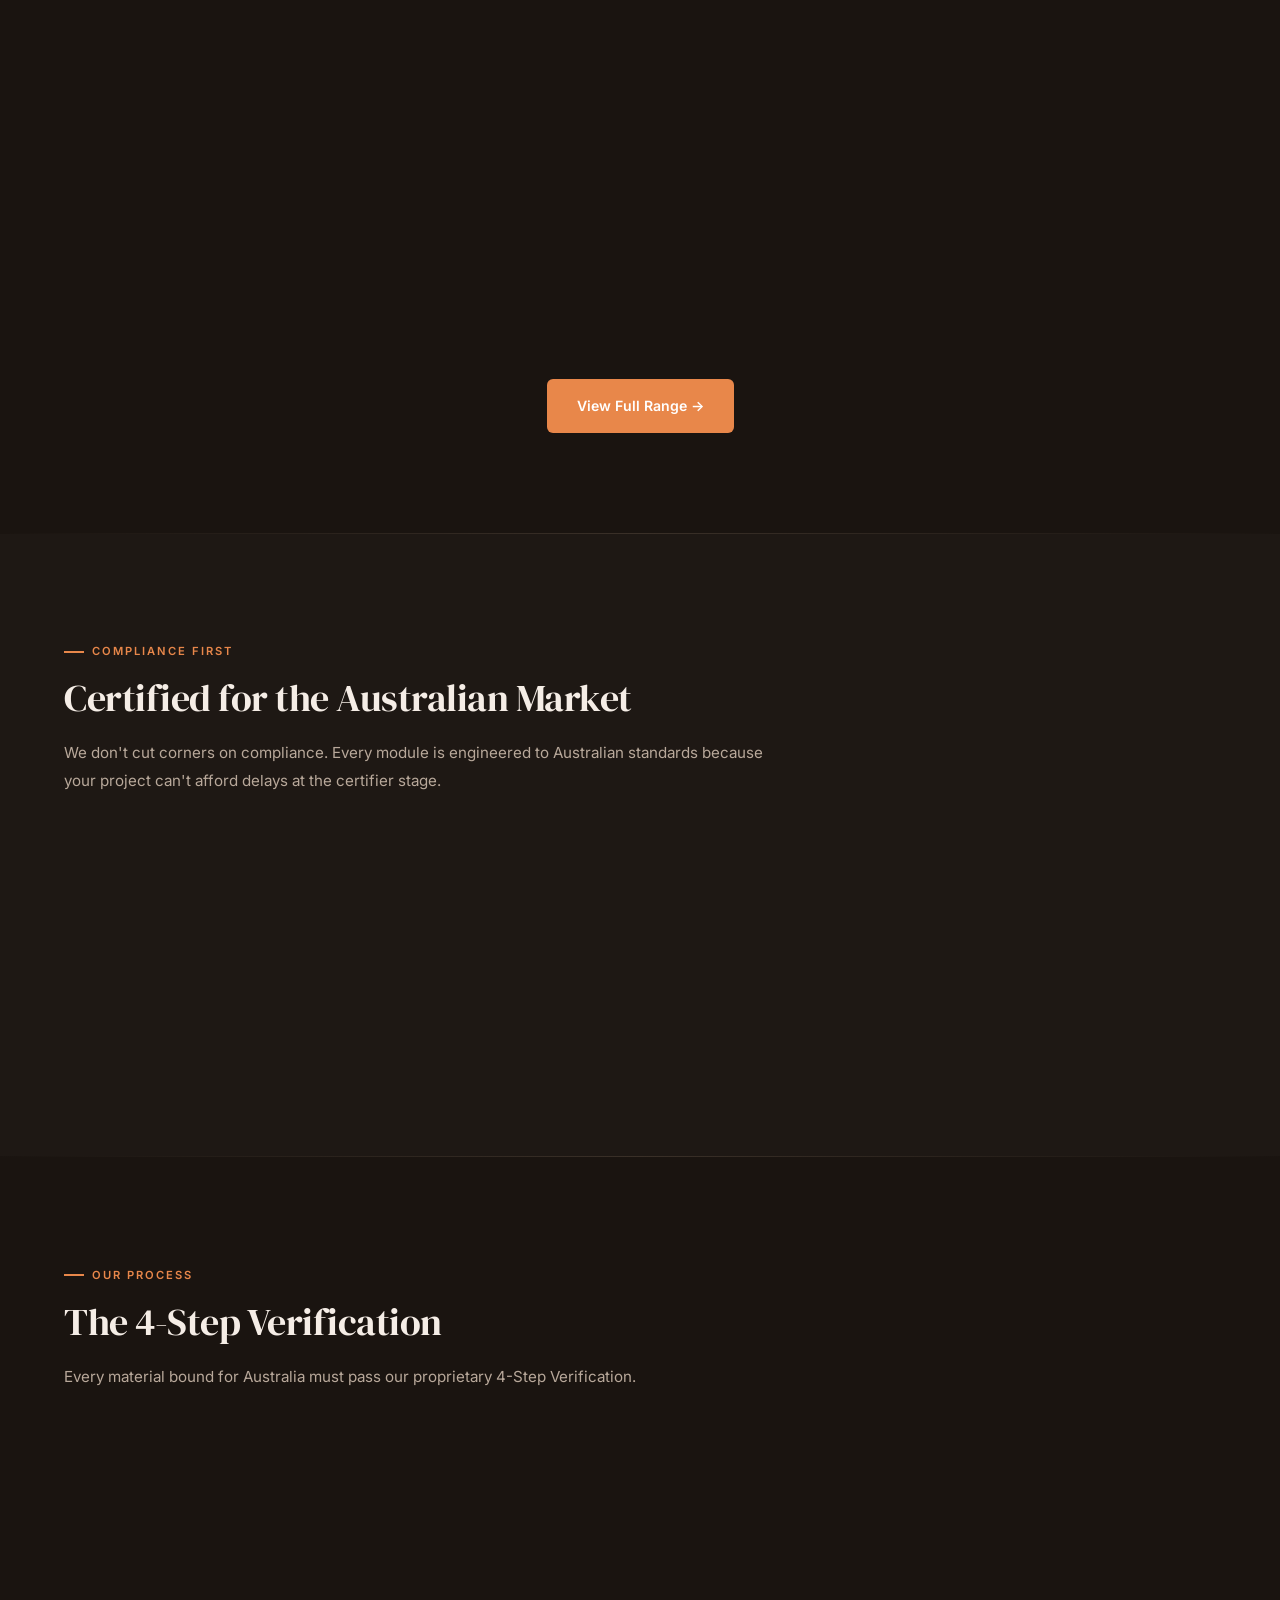
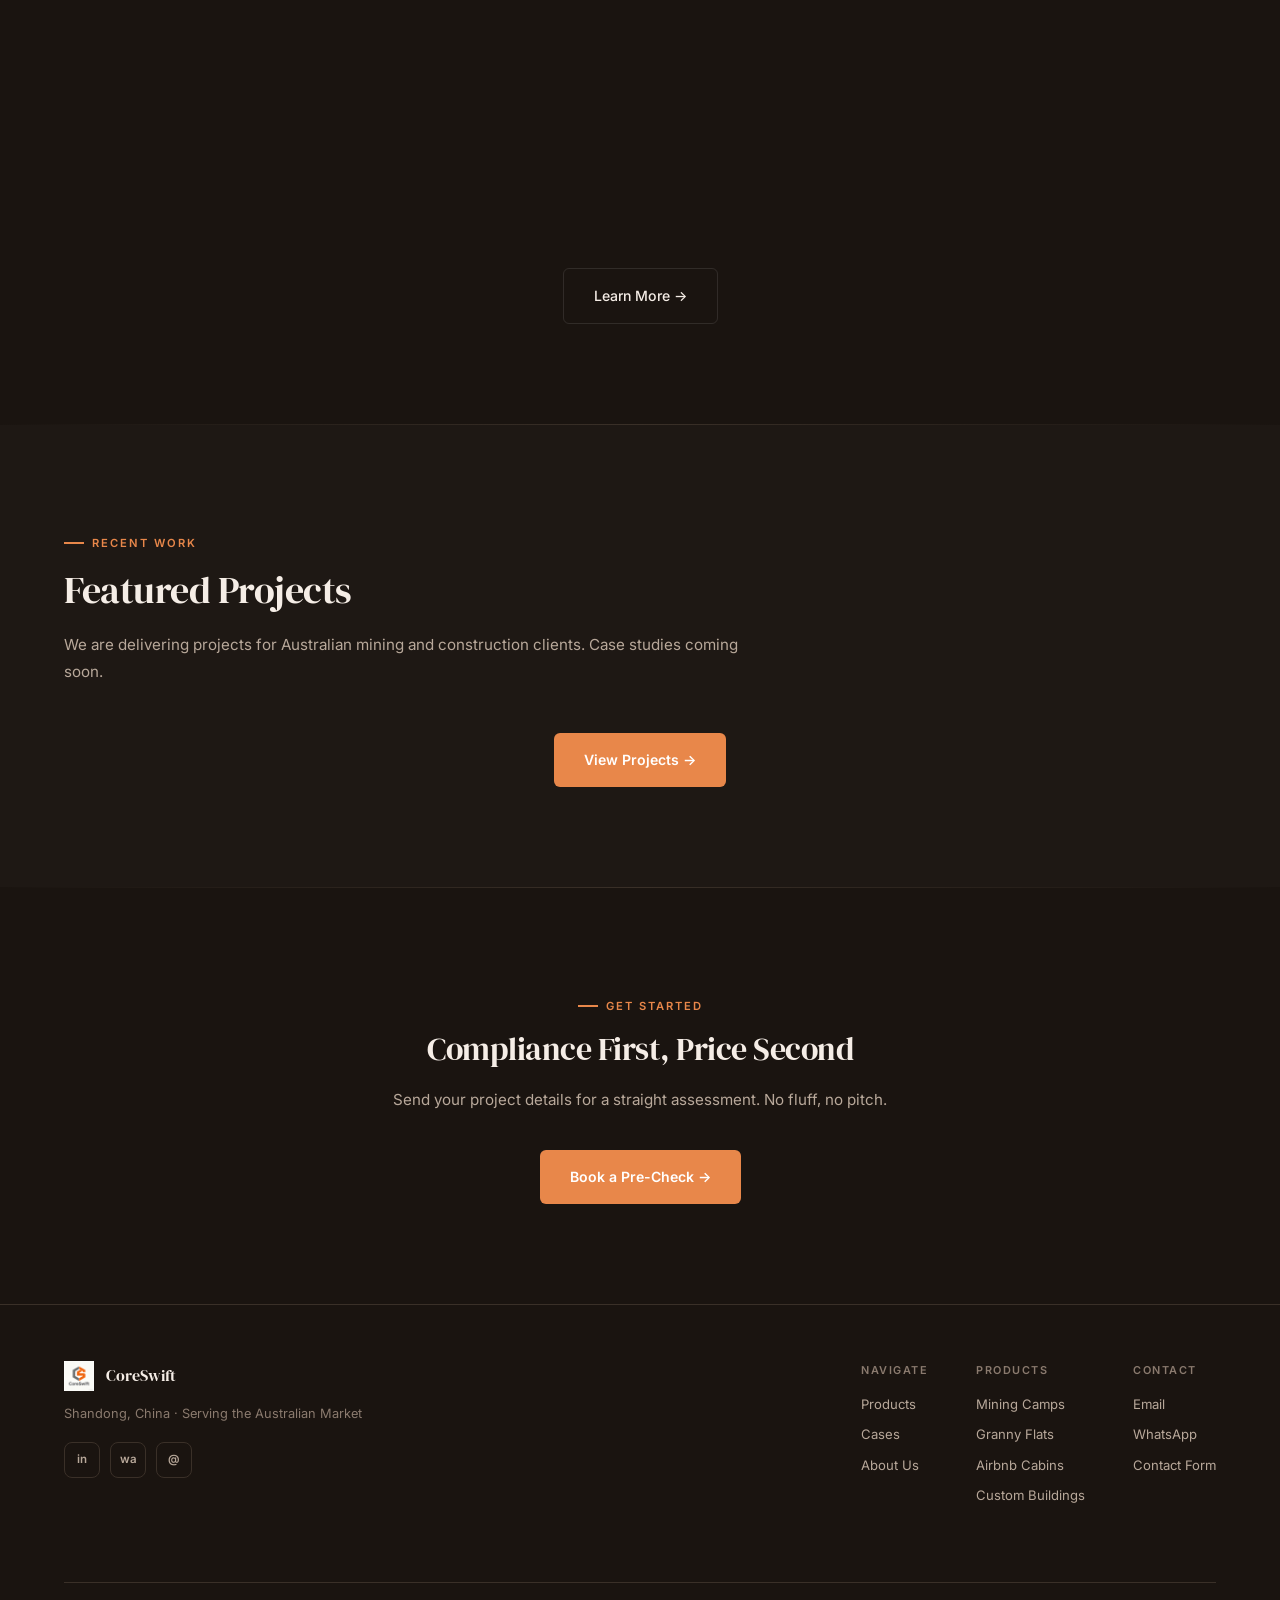
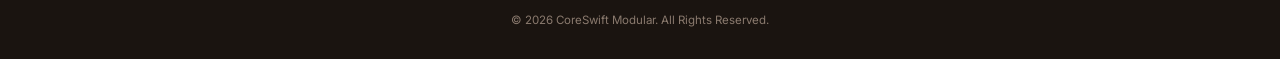
==== commit f674ab33: "Minify CSS/JS + robots.txt + sitemap.xml" ====
--- a/index.html
+++ b/index.html
@@ -5,7 +5,7 @@
   <meta name="viewport" content="width=device-width, initial-scale=1.0">
   <meta name="description" content="Australian-standard modular mine camps and transportable buildings. NCC compliant, factory prefabricated, delivered to remote sites across WA and Queensland.">
   <title>Modular Mine Camp Australia | CoreSwift Modular</title>
-  <link rel="stylesheet" href="css/style.css">
+  <link rel="stylesheet" href="css/style.min.css">
   <link rel="icon" type="image/png" sizes="32x32" href="images/favicon-32x32.png">
   <link rel="icon" type="image/png" sizes="16x16" href="images/favicon-16x16.png">
   <link rel="apple-touch-icon" sizes="180x180" href="images/apple-touch-icon.png">
@@ -23,6 +23,44 @@
   <meta name='twitter:title' content='Modular Mine Camp Australia | CoreSwift Modular'>
   <meta name='twitter:description' content='Australian-standard modular mine camps and transportable buildings. NCC compliant, factory prefabricated, delivered to remote sites across WA and Queensland.'>
   <meta name='twitter:image' content='https://coreswiftmodular.com/images/og-image.svg'>
+<script type="application/ld+json">
+{
+  "@context": "https://schema.org",
+  "@type": "Organization",
+  "name": "CoreSwift Modular",
+  "url": "https://coreswiftmodular.com",
+  "image": {
+    "@type": "ImageObject",
+    "url": "https://coreswiftmodular.com/images/logo.png",
+    "width": 512,
+    "height": 512
+  },
+  "logo": {
+    "@type": "ImageObject",
+    "url": "https://coreswiftmodular.com/images/logo.png",
+    "width": 512,
+    "height": 512
+  },
+  "description": "CoreSwift Modular is a factory-direct modular building manufacturer specialising in Australian-standard mine camps, granny flats, Airbnb cabins and transportable buildings.",
+  "email": "jackvmeihousing@hotmail.com",
+  "telephone": "+86-15094999991",
+  "address": {
+    "@type": "PostalAddress",
+    "streetAddress": "Weifang, Shandong",
+    "addressLocality": "Weifang",
+    "addressRegion": "Shandong",
+    "postalCode": "261000",
+    "addressCountry": "CN"
+  },
+  "areaServed": {
+    "@type": "Country",
+    "name": "Australia"
+  },
+  "sameAs": [
+    "https://www.linkedin.com/in/jack-jun-yi-li-b82a6b382"
+  ]
+}
+</script>
 </head>
 <body>
 
@@ -321,6 +359,6 @@
     </div>
   </footer>
 
-  <script src="js/main.js"></script>
+  <script src="js/main.min.js"></script>
 </body>
 </html>
--- a/css/style.min.css
+++ b/css/style.min.css
@@ -0,0 +1 @@
+@import url('https://fonts.googleapis.com/css2?family=Inter:wght@300;400;500;600;700;800;900&family=DM+Serif+Display:ital@0;1&display=swap');:root{--bg-dark:#1a1410;--bg-card:#231c16;--bg-card-hover:#2d241e;--bg-section:#1e1814;--bg-warm:#221c18;--accent:#e8874a;--accent-hover:#d4763a;--accent-glow:rgba(232,135,74,0.12);--accent-soft:#3d2a1e;--gold:#c8963e;--text:#f5ede6;--text-muted:#b8a89a;--text-dim:#8a7a6e;--border:#3a3028;--border-light:#4a3e34;--font-body:'Inter',-apple-system,sans-serif;--font-display:'DM Serif Display',Georgia,serif;--radius:6px;--radius-lg:12px}*{margin:0;padding:0;box-sizing:border-box}html{scroll-behavior:smooth}body{font-family:var(--font-body);color:var(--text);background:var(--bg-dark);line-height:1.7;-webkit-font-smoothing:antialiased}.container{max-width:1200px;margin:0 auto;padding:0 24px}nav{position:fixed;top:0;width:100%;z-index:1000;background:rgba(26,20,16,0.92);backdrop-filter:blur(16px);border-bottom:1px solid transparent;transition:border-color 0.3s,background 0.3s}nav.scrolled{border-color:var(--border);background:rgba(26,20,16,0.96)}nav .container{display:flex;justify-content:space-between;align-items:center;height:72px}.logo-wrap{display:flex;align-items:center;gap:14px;text-decoration:none}.logo-img{height:34px;width:auto}.logo-divider{width:1px;height:24px;background:var(--border)}.logo-text-side{display:flex;flex-direction:column}.logo-brand{font-family:var(--font-display);font-size:1.1rem;color:var(--text);line-height:1.2;letter-spacing:-0.3px}.logo-tagline{font-size:0.58rem;color:var(--text-dim);text-transform:uppercase;letter-spacing:1.8px;font-weight:500}.nav-links{display:flex;gap:4px;list-style:none;align-items:center}.nav-links a{text-decoration:none;color:var(--text-muted);font-size:0.82rem;font-weight:500;padding:8px 14px;border-radius:6px;transition:all 0.2s}.nav-links a:hover{color:var(--text);background:rgba(255,255,255,0.03)}.nav-links a.active{color:var(--accent)}.nav-links .btn{padding:9px 20px;background:var(--accent);color:#fff;border-radius:6px;font-weight:600;font-size:0.8rem;letter-spacing:0.3px}.nav-links .btn:hover{background:var(--accent-hover);color:#fff}.nav-social{padding:8px !important;opacity:0.5;transition:opacity 0.2s;line-height:1}.nav-social:hover{opacity:1 !important;background:transparent !important}.nav-social svg{display:block}.mobile-toggle{display:none;flex-direction:column;gap:5px;cursor:pointer;background:none;border:none;padding:4px}.mobile-toggle span{width:24px;height:2px;background:var(--text);border-radius:2px;transition:0.3s}.hero{padding:160px 0 100px;background:linear-gradient(180deg,#1a1410 0%,#221a14 40%,var(--bg-dark) 100%);position:relative;overflow:hidden;min-height:85vh;display:flex;align-items:center}.hero-bg{position:absolute;top:0;left:0;right:0;bottom:0;z-index:0;pointer-events:none}.hero-bg img{width:100%;height:100%;object-fit:cover;object-position:center bottom}.hero-bg-overlay{position:absolute;top:0;left:0;right:0;bottom:0;background:linear-gradient(180deg,rgba(26,20,16,0.4) 0%,rgba(26,20,16,0.2) 40%,var(--bg-dark) 85%,var(--bg-dark) 100%);z-index:1}.hero-accent-bar{position:absolute;bottom:0;left:0;right:0;height:3px;background:linear-gradient(90deg,transparent,var(--accent),transparent)}.hero-content{position:relative;z-index:2;max-width:880px}.hero-badge{display:inline-flex;align-items:center;gap:8px;padding:6px 16px;border:1px solid rgba(232,135,74,0.2);border-radius:100px;font-size:0.7rem;font-weight:500;color:var(--accent);text-transform:uppercase;letter-spacing:1.5px;margin-bottom:28px}.hero-badge-dot{width:5px;height:5px;background:var(--accent);border-radius:50%}.hero h1{font-family:var(--font-display);font-size:3.4rem;font-weight:400;line-height:1.1;margin-bottom:28px;letter-spacing:-1px}.hero h1 .highlight{color:var(--accent);font-style:italic}.hero-sub{font-size:1rem;color:var(--text-muted);max-width:650px;margin-bottom:36px;line-height:1.8;border-left:3px solid var(--accent);padding-left:24px}.hero-cta-row{display:flex;gap:16px;flex-wrap:wrap;align-items:center}.hero-trust-row{display:flex;gap:24px;align-items:center;margin-top:48px;padding-top:32px;border-top:1px solid var(--border)}.hero-trust-item{display:flex;align-items:center;gap:10px;font-size:0.75rem;color:var(--text-dim);font-weight:500}.hero-trust-item svg{width:20px;height:20px;flex-shrink:0}.btn-primary{display:inline-flex;align-items:center;gap:10px;padding:15px 30px;background:var(--accent);color:#fff;text-decoration:none;border-radius:6px;font-weight:600;font-size:0.88rem;transition:all 0.2s;border:none;cursor:pointer}.btn-primary:hover{background:var(--accent-hover);transform:translateY(-2px);box-shadow:0 8px 24px rgba(232,135,74,0.25)}.btn-secondary{display:inline-flex;align-items:center;gap:10px;padding:15px 30px;border:1px solid rgba(255,255,255,0.1);color:var(--text);text-decoration:none;border-radius:6px;font-weight:500;font-size:0.88rem;transition:all 0.2s}.btn-secondary:hover{border-color:var(--accent);color:var(--accent);background:rgba(232,135,74,0.04)}.section{padding:100px 0}.section-alt{background:var(--bg-section)}.section-label{display:inline-flex;align-items:center;gap:8px;font-size:0.7rem;text-transform:uppercase;letter-spacing:2px;color:var(--accent);font-weight:600;margin-bottom:14px}.section-label::before{content:'';width:20px;height:2px;background:var(--accent)}.section-title{font-family:var(--font-display);font-size:2.4rem;font-weight:400;line-height:1.2;margin-bottom:18px;letter-spacing:-0.5px}.section-sub{color:var(--text-muted);max-width:700px;font-size:0.95rem;line-height:1.8;margin-bottom:48px}.section-divider{width:100%;height:1px;background:linear-gradient(90deg,transparent,var(--border),transparent)}.products-grid{display:grid;grid-template-columns:repeat(2,1fr);gap:20px}.product-card{position:relative;border-radius:var(--radius-lg);overflow:hidden;transition:all 0.4s;min-height:320px;display:flex;align-items:flex-end;cursor:pointer;border:1px solid var(--border)}.product-card:hover{transform:translateY(-4px);border-color:rgba(232,135,74,0.15);box-shadow:0 12px 40px rgba(0,0,0,0.5)}.product-card-main{position:absolute;top:0;left:0;right:0;bottom:0;display:flex;align-items:center;justify-content:center;flex-direction:column;gap:12px}.preview-icon{width:56px;height:56px;border-radius:50%;background:rgba(255,255,255,0.05);display:flex;align-items:center;justify-content:center;font-size:1.5rem;backdrop-filter:blur(4px);transition:all 0.3s}.product-card:hover .preview-icon{background:var(--accent);transform:scale(1.1)}.preview-label{font-size:0.72rem;color:rgba(255,255,255,0.35);letter-spacing:1px;text-transform:uppercase}.product-card-content{position:relative;z-index:2;padding:24px 22px;width:100%;background:linear-gradient(0deg,rgba(0,0,0,0.85) 0%,rgba(0,0,0,0.3) 60%,transparent 100%)}.product-card-content h4{font-family:var(--font-display);font-size:1.15rem;color:#fff;margin-bottom:4px}.product-card-content p{font-size:0.82rem;color:rgba(255,255,255,0.5);line-height:1.5;margin-bottom:10px}.product-tags{display:flex;flex-wrap:wrap;gap:5px}.product-tags span{padding:3px 10px;background:rgba(255,255,255,0.05);border:1px solid rgba(255,255,255,0.05);border-radius:100px;font-size:0.65rem;color:rgba(255,255,255,0.6)}.pcard-mining{background:linear-gradient(145deg,#0c1a1e,#1c342e,#0e1210)}.pcard-granny{background:linear-gradient(145deg,#0e1e14,#203a2a,#0e1410)}.pcard-cabin{background:linear-gradient(145deg,#1a140a,#2e2416,#12100a)}.pcard-custom{background:linear-gradient(145deg,#101018,#1e1e2e,#0e0e14)}.cert-grid{display:grid;grid-template-columns:repeat(4,1fr);gap:16px}.cert-card{background:var(--bg-card);border:1px solid var(--border);border-radius:var(--radius-lg);padding:28px 22px 22px;text-align:center;transition:all 0.3s}.cert-card:hover{border-color:rgba(232,135,74,0.1);background:var(--bg-card-hover);transform:translateY(-2px)}.cert-icon-wrap{width:44px;height:44px;margin:0 auto 14px;background:rgba(232,135,74,0.05);border-radius:12px;display:flex;align-items:center;justify-content:center}.cert-card h4{font-size:0.92rem;font-weight:600;margin-bottom:6px;color:var(--text)}.cert-card p{font-size:0.78rem;color:var(--text-muted);line-height:1.6}.cert-badge-sm{display:inline-block;padding:2px 10px;background:rgba(232,135,74,0.03);border:1px solid rgba(232,135,74,0.08);border-radius:100px;font-size:0.64rem;color:var(--accent);margin-top:10px}.truth-grid{display:grid;grid-template-columns:1fr 1fr;gap:64px;align-items:center}.truth-visual-box{background:var(--bg-card);border:1px solid var(--border);border-radius:var(--radius-lg);padding:40px 32px;position:relative;overflow:hidden}.truth-visual-box::before{content:'';position:absolute;top:0;left:0;right:0;height:3px;background:linear-gradient(90deg,var(--accent),transparent)}.truth-quote{font-family:var(--font-display);font-size:1.3rem;line-height:1.4;color:var(--text);margin-bottom:24px;font-style:italic}.truth-author{display:flex;align-items:center;gap:12px;padding-top:20px;border-top:1px solid var(--border)}.truth-author-avatar{width:44px;height:44px;border-radius:50%;background:var(--accent-glow);border:1px solid rgba(232,135,74,0.1);display:flex;align-items:center;justify-content:center;font-size:1.1rem}.truth-author-name{font-weight:600;font-size:0.85rem}.truth-author-title{font-size:0.76rem;color:var(--text-dim)}.truth-content h3{font-family:var(--font-display);font-size:1.6rem;line-height:1.3;margin-bottom:18px}.truth-content p{color:var(--text-muted);margin-bottom:14px;line-height:1.8;font-size:0.92rem}.truth-highlight{padding:18px 22px;background:rgba(232,135,74,0.02);border-left:3px solid var(--accent);border-radius:0 8px 8px 0;margin-top:20px;font-size:0.92rem;color:var(--text);line-height:1.7}.steps-grid{display:grid;grid-template-columns:repeat(2,1fr);gap:20px}.step-card{background:var(--bg-card);border:1px solid var(--border);border-radius:var(--radius-lg);padding:32px 26px;transition:all 0.3s;position:relative;overflow:hidden}.step-card:hover{border-color:rgba(232,135,74,0.1);background:var(--bg-card-hover);transform:translateY(-3px)}.step-card::before{content:'';position:absolute;top:0;left:0;width:3px;height:100%;background:linear-gradient(180deg,var(--accent),transparent);opacity:0.2}.step-emoji{font-size:1.8rem;margin-bottom:12px}.step-card h4{font-size:1rem;font-weight:600;margin-bottom:8px;color:var(--text)}.step-card p{font-size:0.84rem;color:var(--text-muted);line-height:1.7}.process-steps{max-width:800px}.process-step{display:flex;gap:24px;align-items:flex-start}.process-number{font-family:var(--font-display);font-size:1.6rem;color:var(--accent);opacity:0.2;min-width:40px;line-height:1}.process-step-content h4{font-size:1rem;font-weight:600;margin-bottom:4px;color:var(--text)}.process-step-content p{font-size:0.84rem;color:var(--text-muted);line-height:1.6;margin-bottom:18px}.process-connector{width:1px;height:18px;background:var(--border);margin-left:19px}.hub-grid{display:grid;grid-template-columns:1fr 1fr;gap:64px;align-items:center}.hub-content h3{font-family:var(--font-display);font-size:1.6rem;line-height:1.3;margin-bottom:18px}.hub-content p{color:var(--text-muted);margin-bottom:14px;line-height:1.8;font-size:0.92rem}.hub-tags{display:flex;flex-wrap:wrap;gap:6px;margin-top:20px}.hub-tag{padding:5px 12px;background:rgba(232,135,74,0.03);border:1px solid rgba(232,135,74,0.08);border-radius:100px;font-size:0.72rem;color:var(--accent);font-weight:500}.hub-visual{background:var(--bg-card);border:1px solid var(--border);border-radius:var(--radius-lg);padding:40px 32px;text-align:center}.hub-visual-icon{font-size:3.2rem;margin-bottom:16px}.hub-visual h4{font-family:var(--font-display);font-size:1.2rem;margin-bottom:6px}.hub-visual p{color:var(--text-dim);font-size:0.84rem}.founder-grid{display:grid;grid-template-columns:260px 1fr;gap:64px;align-items:start}.founder-photo{width:260px;height:320px;background:var(--bg-card);border:1px solid var(--border);border-radius:var(--radius-lg);display:flex;align-items:center;justify-content:center;flex-direction:column;gap:12px;color:var(--text-dim);font-size:0.82rem;position:relative;overflow:hidden}.founder-photo-icon{font-size:3.2rem;opacity:0.2}.founder-note h3{font-family:var(--font-display);font-size:1.6rem;line-height:1.3;margin-bottom:20px}.founder-note p{color:var(--text-muted);margin-bottom:14px;line-height:1.8;font-size:0.92rem}.founder-note .highlight-text{padding:18px 22px;background:rgba(232,135,74,0.02);border-left:3px solid var(--accent);border-radius:0 8px 8px 0;margin-top:20px;font-size:0.92rem;color:var(--text);line-height:1.7}.about-hero{padding:140px 0 80px;background:linear-gradient(180deg,#1a1410 0%,#221a14 40%,var(--bg-dark) 100%);position:relative;overflow:hidden}.about-bg{position:absolute;top:0;left:0;right:0;bottom:0;z-index:0;pointer-events:none}.about-bg img{width:100%;height:100%;object-fit:cover;object-position:center bottom}.about-bg-overlay{position:absolute;top:0;left:0;right:0;bottom:0;background:linear-gradient(180deg,rgba(26,20,16,0.5) 0%,rgba(26,20,16,0.2) 50%,var(--bg-dark) 100%);z-index:1}.about-hero-content{position:relative;z-index:2}.about-stats{display:grid;grid-template-columns:repeat(3,1fr);gap:24px;margin:60px 0}.about-stat-card{background:var(--bg-card);border:1px solid var(--border);border-radius:12px;padding:36px 24px;text-align:center}.about-stat-number{font-family:var(--font-display);font-size:2.4rem;color:var(--accent);margin-bottom:8px}.about-stat-label{font-size:0.82rem;color:var(--text-dim)}.story-section{padding:80px 0}.story-timeline{position:relative;max-width:800px;margin:0 auto}.story-timeline::before{content:'';position:absolute;left:24px;top:0;bottom:0;width:1px;background:linear-gradient(180deg,var(--accent),transparent);opacity:0.15}.story-item{display:flex;gap:32px;margin-bottom:48px;position:relative}.story-dot{width:12px;height:12px;border-radius:50%;background:var(--accent);opacity:0.35;margin-top:4px;flex-shrink:0;position:relative;left:18px}.story-content h3{font-family:var(--font-display);font-size:1.2rem;color:var(--text);margin-bottom:8px}.story-content h3 span{color:var(--accent);font-size:0.8rem;display:block;font-family:var(--font-body);font-weight:400;margin-top:2px}.story-content p{color:var(--text-muted);font-size:0.92rem;line-height:1.8}.trust-grid{display:grid;grid-template-columns:repeat(4,1fr);gap:20px;margin:60px 0}.trust-card{background:var(--bg-card);border:1px solid var(--border);border-radius:12px;padding:32px 20px;text-align:center}.trust-number{font-family:var(--font-display);font-size:2.8rem;color:var(--accent);line-height:1;margin-bottom:8px}.trust-label{font-size:0.8rem;color:var(--text-dim);line-height:1.4}.about-values{display:grid;grid-template-columns:1fr 1fr;gap:20px;margin:40px 0}.about-value-card{background:var(--bg-card);border:1px solid var(--border);border-radius:12px;padding:28px 24px}.about-value-card .icon{font-size:1.8rem;margin-bottom:12px}.about-value-card h4{font-size:1rem;margin-bottom:8px}.about-value-card p{font-size:0.85rem;color:var(--text-muted);line-height:1.6}.contact-grid{display:grid;grid-template-columns:1fr 1fr;gap:36px}.contact-card{background:var(--bg-card);border:1px solid var(--border);border-radius:var(--radius-lg);padding:32px 28px}.contact-title{font-family:var(--font-display);font-size:1.15rem;margin-bottom:4px}.contact-subtitle{color:var(--text-dim);font-size:0.82rem;margin-bottom:24px;padding-bottom:20px;border-bottom:1px solid var(--border)}.contact-detail{display:flex;align-items:center;gap:14px;margin-bottom:16px;padding-bottom:16px;border-bottom:1px solid var(--border)}.contact-detail:last-of-type{border-bottom:none;margin-bottom:0;padding-bottom:0}.contact-icon-wrap{width:38px;height:38px;background:rgba(232,135,74,0.05);border-radius:10px;display:flex;align-items:center;justify-content:center;flex-shrink:0}.contact-icon-wrap svg{width:16px;height:16px;stroke:var(--accent);fill:none;stroke-width:2;stroke-linecap:round;stroke-linejoin:round}.contact-detail .label{font-size:0.65rem;font-weight:600;color:var(--text-dim);text-transform:uppercase;letter-spacing:1px;display:block;margin-bottom:1px}.contact-detail .value{font-size:0.85rem;color:var(--text);font-weight:500}.contact-social-row{display:flex;gap:8px;margin-top:20px;padding-top:18px;border-top:1px solid var(--border)}.contact-social-btn{width:36px;height:36px;border-radius:50%;border:1px solid var(--border);display:flex;align-items:center;justify-content:center;text-decoration:none;color:var(--text-muted);font-size:0.78rem;font-weight:600;transition:all 0.2s}.contact-social-btn:hover{border-color:var(--accent);color:var(--accent);background:rgba(232,135,74,0.03)}.contact-form input,.contact-form select,.contact-form textarea{width:100%;padding:13px 16px;background:rgba(255,255,255,0.02);border:1px solid var(--border);border-radius:6px;font-family:var(--font-body);font-size:0.85rem;color:var(--text);margin-bottom:14px;transition:border-color 0.2s}.contact-form input:focus,.contact-form select:focus,.contact-form textarea:focus{outline:none;border-color:var(--accent)}.contact-form input::placeholder,.contact-form textarea::placeholder{color:var(--text-dim)}.contact-form select{-webkit-appearance:none;appearance:none;cursor:pointer}.contact-form textarea{height:110px;resize:vertical}.contact-form button{width:100%;padding:14px;background:var(--accent);color:#fff;border:none;border-radius:6px;font-size:0.9rem;font-weight:600;font-family:var(--font-body);cursor:pointer;transition:all 0.2s}.contact-form button:hover{background:var(--accent-hover);transform:translateY(-1px)}footer{padding:56px 0 28px;border-top:1px solid var(--border)}footer .container{display:flex;justify-content:space-between;flex-wrap:wrap;gap:40px}.footer-left{max-width:340px}.footer-logo-row{display:flex;align-items:center;gap:12px;margin-bottom:12px}.footer-logo-row img{height:30px;width:auto}.footer-brand-name{font-family:var(--font-display);font-size:1rem;color:var(--text)}.footer-left p{font-size:0.8rem;color:var(--text-dim);line-height:1.7}.footer-right{display:flex;gap:48px}.footer-col h4{font-size:0.68rem;font-weight:600;text-transform:uppercase;letter-spacing:1.5px;color:var(--text-dim);margin-bottom:14px}.footer-col a{display:block;color:var(--text-muted);text-decoration:none;font-size:0.82rem;margin-bottom:8px;transition:color 0.2s}.footer-col a:hover{color:var(--text)}.footer-social-row{display:flex;gap:10px;margin-top:18px}.footer-social-btn{width:36px;height:36px;border-radius:8px;border:1px solid var(--border);display:flex;align-items:center;justify-content:center;text-decoration:none;color:var(--text-muted);font-size:0.72rem;font-weight:600;transition:all 0.2s}.footer-social-btn:hover{border-color:var(--accent);color:var(--accent);background:rgba(232,135,74,0.03)}.footer-bottom{width:100%;text-align:center;padding-top:28px;margin-top:28px;border-top:1px solid var(--border);font-size:0.72rem;color:var(--text-dim)}.back-to-top{position:fixed;bottom:30px;right:30px;width:48px;height:48px;background:var(--accent);color:#fff;border:none;border-radius:50%;display:flex;align-items:center;justify-content:center;cursor:pointer;z-index:9999;opacity:0;visibility:hidden;transform:translateY(20px);transition:all 0.3s;box-shadow:0 4px 16px rgba(232,135,74,0.3)}.back-to-top.visible{opacity:1;visibility:visible;transform:translateY(0)}.back-to-top:hover{transform:translateY(-3px);box-shadow:0 6px 24px rgba(232,135,74,0.4)}.lightbox{position:fixed;top:0;left:0;right:0;bottom:0;background:rgba(0,0,0,0.92);z-index:10000;display:flex;align-items:center;justify-content:center;opacity:0;visibility:hidden;transition:all 0.3s}.lightbox.active{opacity:1;visibility:visible}.lightbox-img{max-width:90vw;max-height:85vh;border-radius:8px;transform:scale(0.9);transition:transform 0.3s}.lightbox.active .lightbox-img{transform:scale(1)}.lightbox-close{position:absolute;top:24px;right:32px;font-size:2rem;color:#fff;cursor:pointer;opacity:0.7;transition:opacity 0.2s}.lightbox-close:hover{opacity:1}.lightbox-caption{position:absolute;bottom:24px;left:0;right:0;text-align:center;color:rgba(255,255,255,0.6);font-size:0.85rem}.animate-in{opacity:0;transform:translateY(30px);transition:opacity 0.6s ease,transform 0.6s ease}.animate-in.visible{opacity:1;transform:translateY(0)}[data-stagger] .animate-in:nth-child(2){transition-delay:0.1s}[data-stagger] .animate-in:nth-child(3){transition-delay:0.2s}[data-stagger] .animate-in:nth-child(4){transition-delay:0.3s}.pd-section{padding:140px 0 60px;background:var(--bg-section)}.pd-grid{display:grid;grid-template-columns:1fr 1fr;gap:64px;align-items:start}.pd-specs-list{list-style:none;display:grid;grid-template-columns:1fr 1fr;gap:12px;margin:24px 0}.pd-specs-list li{padding:12px 16px;background:var(--bg-card);border:1px solid var(--border);border-radius:8px;font-size:0.85rem;color:var(--text)}.pd-specs-list li::before{content:'✓ ';color:var(--accent);font-weight:600}.pd-certs{display:flex;flex-wrap:wrap;gap:8px;margin:16px 0}.pd-certs .product-tag{padding:6px 14px;background:rgba(232,135,74,0.03);border:1px solid rgba(232,135,74,0.08);border-radius:100px;font-size:0.72rem;color:var(--accent);font-weight:500}.pd-gallery-grid{display:grid;grid-template-columns:repeat(3,1fr);gap:16px;margin:32px 0}.pd-nav{display:flex;gap:16px;justify-content:space-between;margin-top:48px;padding-top:32px;border-top:1px solid var(--border)}@media (max-width:768px){.mobile-toggle{display:flex}.nav-links{position:fixed;top:72px;left:0;width:100%;background:rgba(26,20,16,0.98);backdrop-filter:blur(16px);flex-direction:column;padding:16px;gap:4px;border-bottom:1px solid var(--border);display:none}.nav-links.open{display:flex}.nav-links a{padding:12px 16px;width:100%}.nav-links .btn{width:100%;text-align:center}.hero{padding:120px 0 60px;min-height:auto}.hero h1{font-size:2rem}.hero-sub{font-size:0.9rem;padding-left:16px}.hero-trust-row{flex-wrap:wrap;gap:16px}.hero-cta-row .btn-primary,.hero-cta-row .btn-secondary{width:100%;justify-content:center}.section{padding:64px 0}.section-title{font-size:1.6rem}.products-grid{grid-template-columns:1fr}.cert-grid{grid-template-columns:repeat(2,1fr)}.truth-grid,.hub-grid,.founder-grid,.contact-grid,.pd-grid,.about-content-grid{grid-template-columns:1fr;gap:32px}.steps-grid{grid-template-columns:1fr}.pd-gallery-grid{grid-template-columns:repeat(2,1fr)}.pd-specs-list{grid-template-columns:1fr}.pd-nav{flex-direction:column;gap:12px}.pd-nav .btn-primary,.pd-nav .btn-secondary{width:100%;justify-content:center}.trust-grid{grid-template-columns:repeat(2,1fr)}.about-stats{grid-template-columns:1fr}.about-values{grid-template-columns:1fr}.footer-right{flex-direction:column;gap:24px}}@media (max-width:480px){.container{padding:0 16px}.hero h1{font-size:1.6rem;letter-spacing:-0.3px}.hero-sub{font-size:0.85rem;padding-left:12px;margin-bottom:24px}.cert-grid{grid-template-columns:1fr}.trust-grid{grid-template-columns:1fr}.pd-gallery-grid{grid-template-columns:1fr}.story-item{gap:20px}.story-timeline::before{left:16px}.story-dot{width:10px;height:10px;left:11px}}
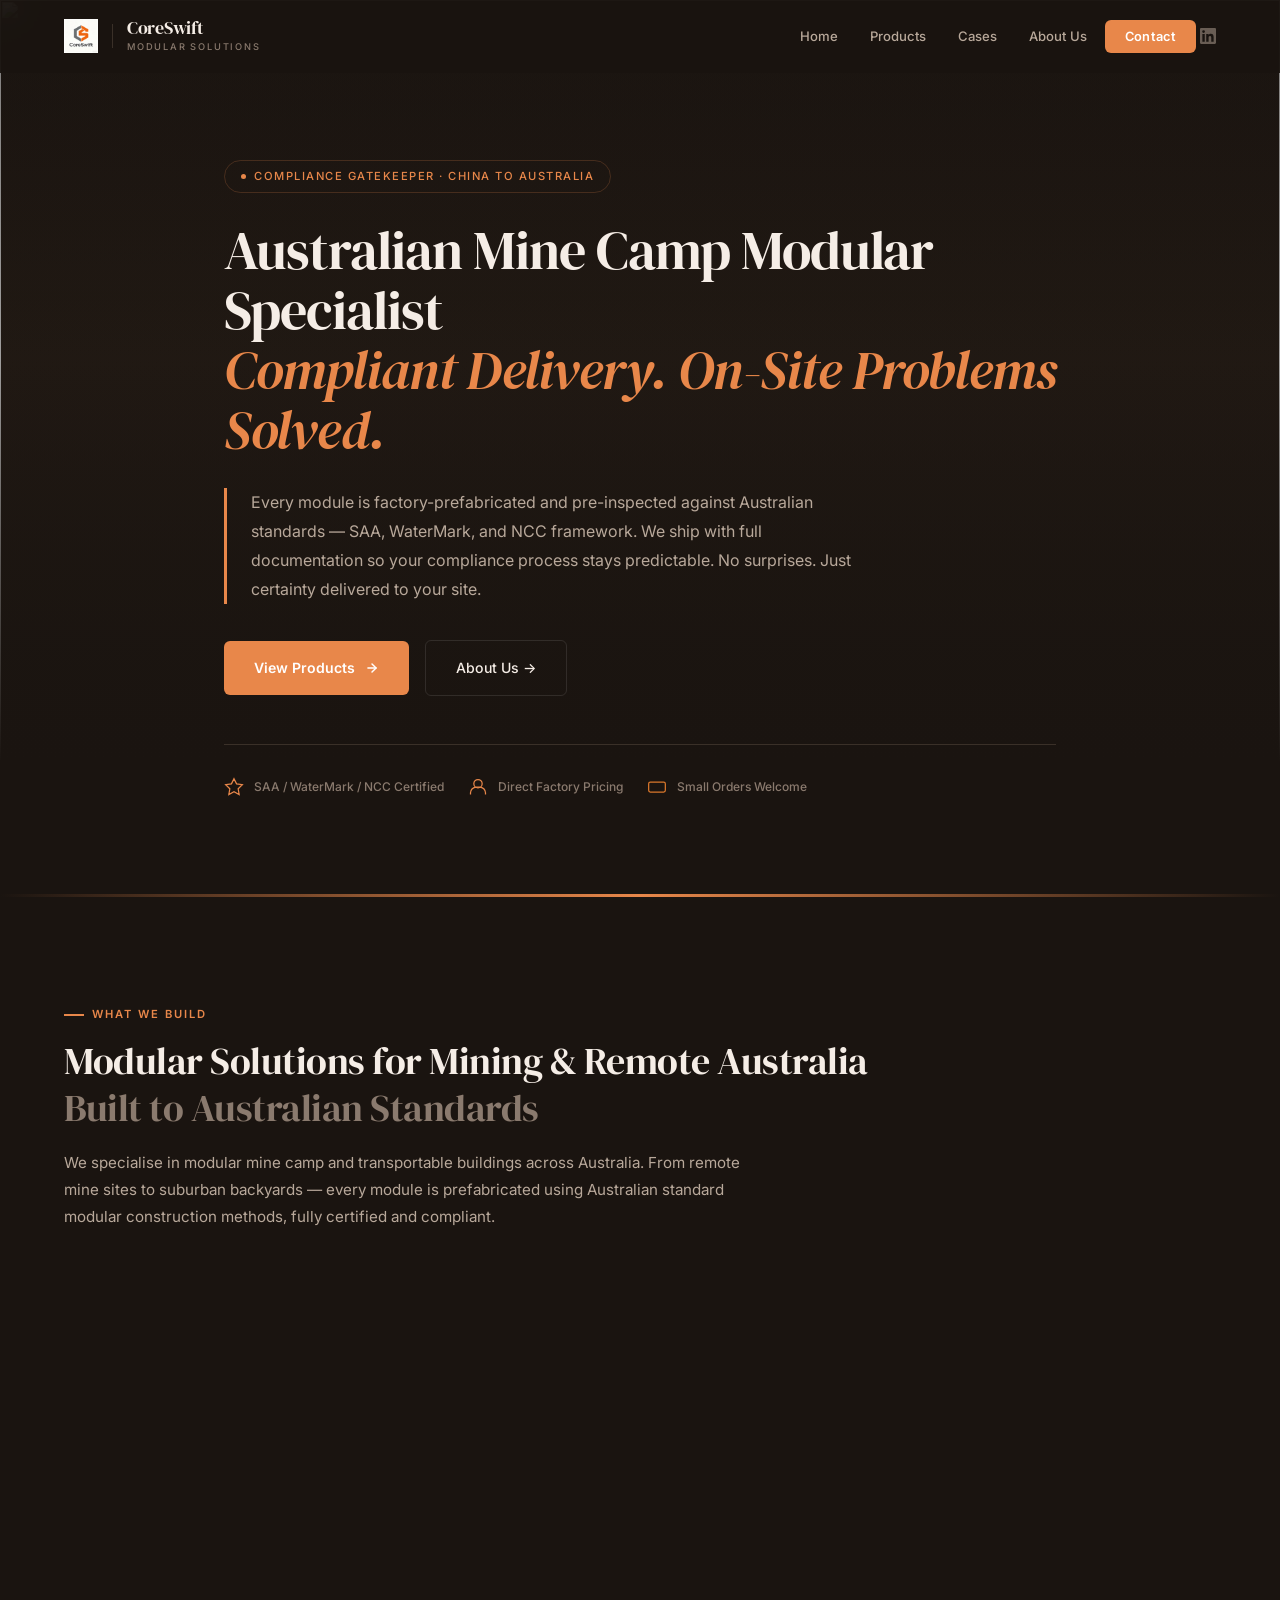
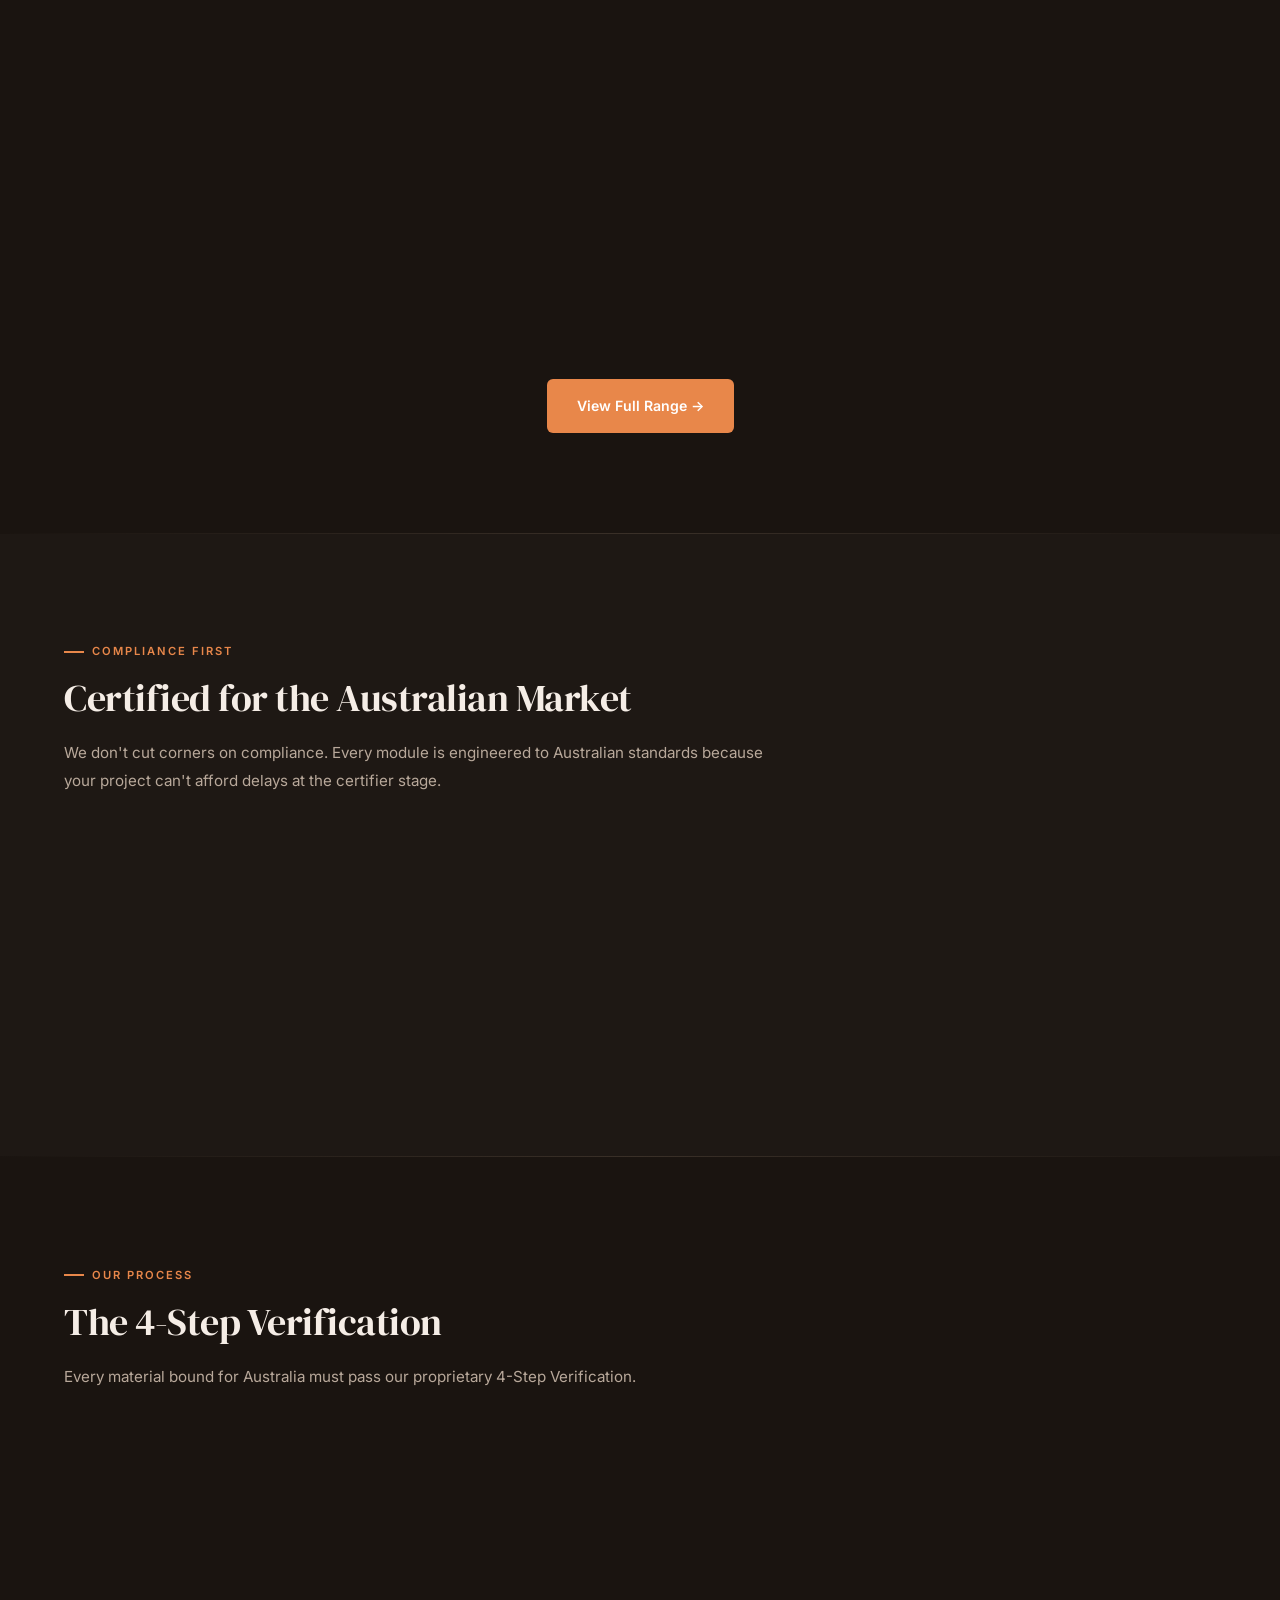
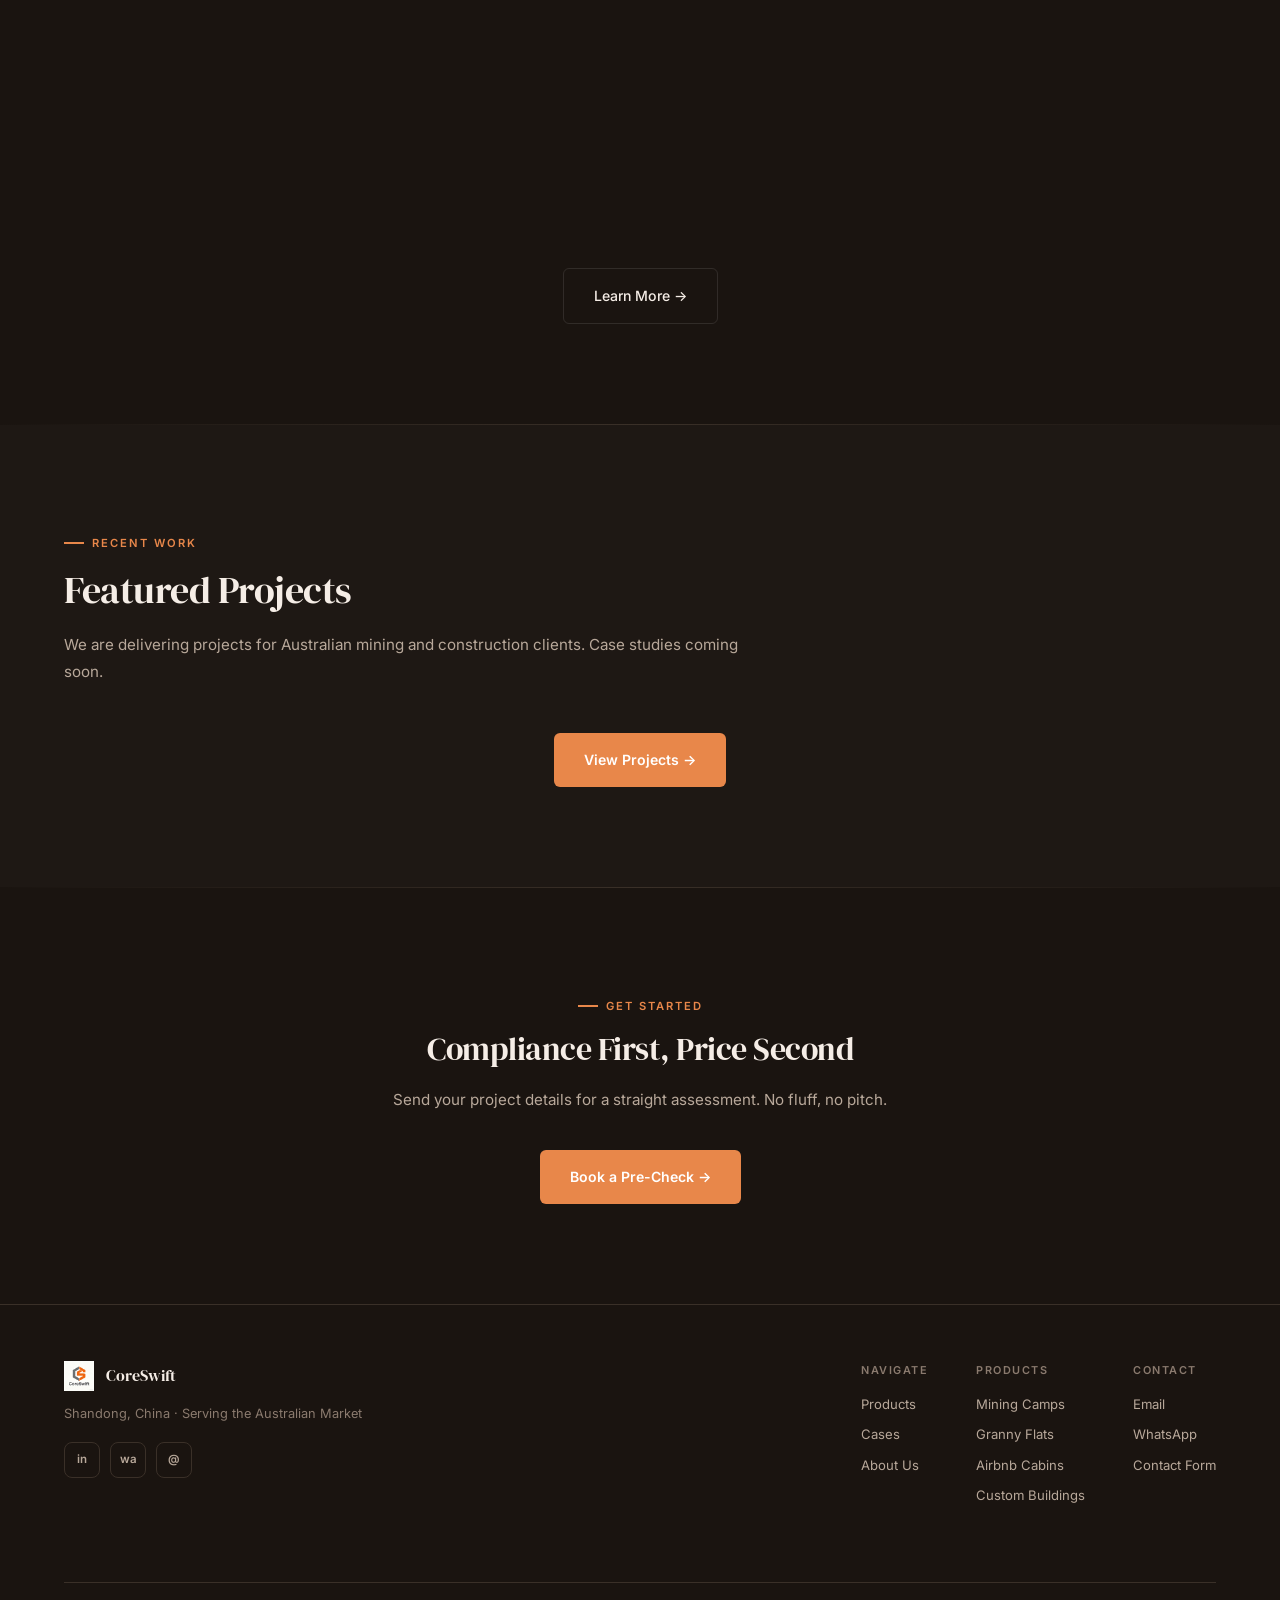
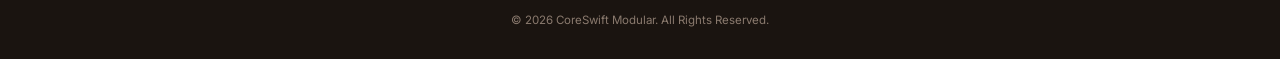
==== commit 63c99c4b: "Add product SVG illustrations + update cards with images" ====
--- a/index.html
+++ b/index.html
@@ -142,7 +142,7 @@
       <div class="products-grid">
         <a href="product-detail.html?type=mining" class="product-card pcard-mining animate-in" style="text-decoration:none;">
           <div class="product-card-main">
-            <div class="preview-icon">⛏️</div>
+            <div class="product-img-wrap"><img src="images/products/mining.svg" alt="Mine Camp" class="product-img"></div>
             <span class="preview-label">View Details →</span>
           </div>
           <div class="product-card-content">
@@ -157,7 +157,7 @@
 
         <a href="product-detail.html?type=granny" class="product-card pcard-granny animate-in" style="text-decoration:none;">
           <div class="product-card-main">
-            <div class="preview-icon">🏡</div>
+            <div class="product-img-wrap"><img src="images/products/granny.svg" alt="Granny Flat" class="product-img"></div>
             <span class="preview-label">View Details →</span>
           </div>
           <div class="product-card-content">
@@ -172,7 +172,7 @@
 
         <a href="product-detail.html?type=cabin" class="product-card pcard-cabin animate-in" style="text-decoration:none;">
           <div class="product-card-main">
-            <div class="preview-icon">🌲</div>
+            <div class="product-img-wrap"><img src="images/products/cabin.svg" alt="Airbnb Cabin" class="product-img"></div>
             <span class="preview-label">View Details →</span>
           </div>
           <div class="product-card-content">
@@ -187,7 +187,7 @@
 
         <a href="product-detail.html?type=custom" class="product-card pcard-custom animate-in" style="text-decoration:none;">
           <div class="product-card-main">
-            <div class="preview-icon">🏗️</div>
+            <div class="product-img-wrap"><img src="images/products/custom.svg" alt="Custom Building" class="product-img"></div>
             <span class="preview-label">View Details →</span>
           </div>
           <div class="product-card-content">
--- a/css/style.min.css
+++ b/css/style.min.css
@@ -1 +1 @@
-@import url('https://fonts.googleapis.com/css2?family=Inter:wght@300;400;500;600;700;800;900&family=DM+Serif+Display:ital@0;1&display=swap');:root{--bg-dark:#1a1410;--bg-card:#231c16;--bg-card-hover:#2d241e;--bg-section:#1e1814;--bg-warm:#221c18;--accent:#e8874a;--accent-hover:#d4763a;--accent-glow:rgba(232,135,74,0.12);--accent-soft:#3d2a1e;--gold:#c8963e;--text:#f5ede6;--text-muted:#b8a89a;--text-dim:#8a7a6e;--border:#3a3028;--border-light:#4a3e34;--font-body:'Inter',-apple-system,sans-serif;--font-display:'DM Serif Display',Georgia,serif;--radius:6px;--radius-lg:12px}*{margin:0;padding:0;box-sizing:border-box}html{scroll-behavior:smooth}body{font-family:var(--font-body);color:var(--text);background:var(--bg-dark);line-height:1.7;-webkit-font-smoothing:antialiased}.container{max-width:1200px;margin:0 auto;padding:0 24px}nav{position:fixed;top:0;width:100%;z-index:1000;background:rgba(26,20,16,0.92);backdrop-filter:blur(16px);border-bottom:1px solid transparent;transition:border-color 0.3s,background 0.3s}nav.scrolled{border-color:var(--border);background:rgba(26,20,16,0.96)}nav .container{display:flex;justify-content:space-between;align-items:center;height:72px}.logo-wrap{display:flex;align-items:center;gap:14px;text-decoration:none}.logo-img{height:34px;width:auto}.logo-divider{width:1px;height:24px;background:var(--border)}.logo-text-side{display:flex;flex-direction:column}.logo-brand{font-family:var(--font-display);font-size:1.1rem;color:var(--text);line-height:1.2;letter-spacing:-0.3px}.logo-tagline{font-size:0.58rem;color:var(--text-dim);text-transform:uppercase;letter-spacing:1.8px;font-weight:500}.nav-links{display:flex;gap:4px;list-style:none;align-items:center}.nav-links a{text-decoration:none;color:var(--text-muted);font-size:0.82rem;font-weight:500;padding:8px 14px;border-radius:6px;transition:all 0.2s}.nav-links a:hover{color:var(--text);background:rgba(255,255,255,0.03)}.nav-links a.active{color:var(--accent)}.nav-links .btn{padding:9px 20px;background:var(--accent);color:#fff;border-radius:6px;font-weight:600;font-size:0.8rem;letter-spacing:0.3px}.nav-links .btn:hover{background:var(--accent-hover);color:#fff}.nav-social{padding:8px !important;opacity:0.5;transition:opacity 0.2s;line-height:1}.nav-social:hover{opacity:1 !important;background:transparent !important}.nav-social svg{display:block}.mobile-toggle{display:none;flex-direction:column;gap:5px;cursor:pointer;background:none;border:none;padding:4px}.mobile-toggle span{width:24px;height:2px;background:var(--text);border-radius:2px;transition:0.3s}.hero{padding:160px 0 100px;background:linear-gradient(180deg,#1a1410 0%,#221a14 40%,var(--bg-dark) 100%);position:relative;overflow:hidden;min-height:85vh;display:flex;align-items:center}.hero-bg{position:absolute;top:0;left:0;right:0;bottom:0;z-index:0;pointer-events:none}.hero-bg img{width:100%;height:100%;object-fit:cover;object-position:center bottom}.hero-bg-overlay{position:absolute;top:0;left:0;right:0;bottom:0;background:linear-gradient(180deg,rgba(26,20,16,0.4) 0%,rgba(26,20,16,0.2) 40%,var(--bg-dark) 85%,var(--bg-dark) 100%);z-index:1}.hero-accent-bar{position:absolute;bottom:0;left:0;right:0;height:3px;background:linear-gradient(90deg,transparent,var(--accent),transparent)}.hero-content{position:relative;z-index:2;max-width:880px}.hero-badge{display:inline-flex;align-items:center;gap:8px;padding:6px 16px;border:1px solid rgba(232,135,74,0.2);border-radius:100px;font-size:0.7rem;font-weight:500;color:var(--accent);text-transform:uppercase;letter-spacing:1.5px;margin-bottom:28px}.hero-badge-dot{width:5px;height:5px;background:var(--accent);border-radius:50%}.hero h1{font-family:var(--font-display);font-size:3.4rem;font-weight:400;line-height:1.1;margin-bottom:28px;letter-spacing:-1px}.hero h1 .highlight{color:var(--accent);font-style:italic}.hero-sub{font-size:1rem;color:var(--text-muted);max-width:650px;margin-bottom:36px;line-height:1.8;border-left:3px solid var(--accent);padding-left:24px}.hero-cta-row{display:flex;gap:16px;flex-wrap:wrap;align-items:center}.hero-trust-row{display:flex;gap:24px;align-items:center;margin-top:48px;padding-top:32px;border-top:1px solid var(--border)}.hero-trust-item{display:flex;align-items:center;gap:10px;font-size:0.75rem;color:var(--text-dim);font-weight:500}.hero-trust-item svg{width:20px;height:20px;flex-shrink:0}.btn-primary{display:inline-flex;align-items:center;gap:10px;padding:15px 30px;background:var(--accent);color:#fff;text-decoration:none;border-radius:6px;font-weight:600;font-size:0.88rem;transition:all 0.2s;border:none;cursor:pointer}.btn-primary:hover{background:var(--accent-hover);transform:translateY(-2px);box-shadow:0 8px 24px rgba(232,135,74,0.25)}.btn-secondary{display:inline-flex;align-items:center;gap:10px;padding:15px 30px;border:1px solid rgba(255,255,255,0.1);color:var(--text);text-decoration:none;border-radius:6px;font-weight:500;font-size:0.88rem;transition:all 0.2s}.btn-secondary:hover{border-color:var(--accent);color:var(--accent);background:rgba(232,135,74,0.04)}.section{padding:100px 0}.section-alt{background:var(--bg-section)}.section-label{display:inline-flex;align-items:center;gap:8px;font-size:0.7rem;text-transform:uppercase;letter-spacing:2px;color:var(--accent);font-weight:600;margin-bottom:14px}.section-label::before{content:'';width:20px;height:2px;background:var(--accent)}.section-title{font-family:var(--font-display);font-size:2.4rem;font-weight:400;line-height:1.2;margin-bottom:18px;letter-spacing:-0.5px}.section-sub{color:var(--text-muted);max-width:700px;font-size:0.95rem;line-height:1.8;margin-bottom:48px}.section-divider{width:100%;height:1px;background:linear-gradient(90deg,transparent,var(--border),transparent)}.products-grid{display:grid;grid-template-columns:repeat(2,1fr);gap:20px}.product-card{position:relative;border-radius:var(--radius-lg);overflow:hidden;transition:all 0.4s;min-height:320px;display:flex;align-items:flex-end;cursor:pointer;border:1px solid var(--border)}.product-card:hover{transform:translateY(-4px);border-color:rgba(232,135,74,0.15);box-shadow:0 12px 40px rgba(0,0,0,0.5)}.product-card-main{position:absolute;top:0;left:0;right:0;bottom:0;display:flex;align-items:center;justify-content:center;flex-direction:column;gap:12px}.preview-icon{width:56px;height:56px;border-radius:50%;background:rgba(255,255,255,0.05);display:flex;align-items:center;justify-content:center;font-size:1.5rem;backdrop-filter:blur(4px);transition:all 0.3s}.product-card:hover .preview-icon{background:var(--accent);transform:scale(1.1)}.preview-label{font-size:0.72rem;color:rgba(255,255,255,0.35);letter-spacing:1px;text-transform:uppercase}.product-card-content{position:relative;z-index:2;padding:24px 22px;width:100%;background:linear-gradient(0deg,rgba(0,0,0,0.85) 0%,rgba(0,0,0,0.3) 60%,transparent 100%)}.product-card-content h4{font-family:var(--font-display);font-size:1.15rem;color:#fff;margin-bottom:4px}.product-card-content p{font-size:0.82rem;color:rgba(255,255,255,0.5);line-height:1.5;margin-bottom:10px}.product-tags{display:flex;flex-wrap:wrap;gap:5px}.product-tags span{padding:3px 10px;background:rgba(255,255,255,0.05);border:1px solid rgba(255,255,255,0.05);border-radius:100px;font-size:0.65rem;color:rgba(255,255,255,0.6)}.pcard-mining{background:linear-gradient(145deg,#0c1a1e,#1c342e,#0e1210)}.pcard-granny{background:linear-gradient(145deg,#0e1e14,#203a2a,#0e1410)}.pcard-cabin{background:linear-gradient(145deg,#1a140a,#2e2416,#12100a)}.pcard-custom{background:linear-gradient(145deg,#101018,#1e1e2e,#0e0e14)}.cert-grid{display:grid;grid-template-columns:repeat(4,1fr);gap:16px}.cert-card{background:var(--bg-card);border:1px solid var(--border);border-radius:var(--radius-lg);padding:28px 22px 22px;text-align:center;transition:all 0.3s}.cert-card:hover{border-color:rgba(232,135,74,0.1);background:var(--bg-card-hover);transform:translateY(-2px)}.cert-icon-wrap{width:44px;height:44px;margin:0 auto 14px;background:rgba(232,135,74,0.05);border-radius:12px;display:flex;align-items:center;justify-content:center}.cert-card h4{font-size:0.92rem;font-weight:600;margin-bottom:6px;color:var(--text)}.cert-card p{font-size:0.78rem;color:var(--text-muted);line-height:1.6}.cert-badge-sm{display:inline-block;padding:2px 10px;background:rgba(232,135,74,0.03);border:1px solid rgba(232,135,74,0.08);border-radius:100px;font-size:0.64rem;color:var(--accent);margin-top:10px}.truth-grid{display:grid;grid-template-columns:1fr 1fr;gap:64px;align-items:center}.truth-visual-box{background:var(--bg-card);border:1px solid var(--border);border-radius:var(--radius-lg);padding:40px 32px;position:relative;overflow:hidden}.truth-visual-box::before{content:'';position:absolute;top:0;left:0;right:0;height:3px;background:linear-gradient(90deg,var(--accent),transparent)}.truth-quote{font-family:var(--font-display);font-size:1.3rem;line-height:1.4;color:var(--text);margin-bottom:24px;font-style:italic}.truth-author{display:flex;align-items:center;gap:12px;padding-top:20px;border-top:1px solid var(--border)}.truth-author-avatar{width:44px;height:44px;border-radius:50%;background:var(--accent-glow);border:1px solid rgba(232,135,74,0.1);display:flex;align-items:center;justify-content:center;font-size:1.1rem}.truth-author-name{font-weight:600;font-size:0.85rem}.truth-author-title{font-size:0.76rem;color:var(--text-dim)}.truth-content h3{font-family:var(--font-display);font-size:1.6rem;line-height:1.3;margin-bottom:18px}.truth-content p{color:var(--text-muted);margin-bottom:14px;line-height:1.8;font-size:0.92rem}.truth-highlight{padding:18px 22px;background:rgba(232,135,74,0.02);border-left:3px solid var(--accent);border-radius:0 8px 8px 0;margin-top:20px;font-size:0.92rem;color:var(--text);line-height:1.7}.steps-grid{display:grid;grid-template-columns:repeat(2,1fr);gap:20px}.step-card{background:var(--bg-card);border:1px solid var(--border);border-radius:var(--radius-lg);padding:32px 26px;transition:all 0.3s;position:relative;overflow:hidden}.step-card:hover{border-color:rgba(232,135,74,0.1);background:var(--bg-card-hover);transform:translateY(-3px)}.step-card::before{content:'';position:absolute;top:0;left:0;width:3px;height:100%;background:linear-gradient(180deg,var(--accent),transparent);opacity:0.2}.step-emoji{font-size:1.8rem;margin-bottom:12px}.step-card h4{font-size:1rem;font-weight:600;margin-bottom:8px;color:var(--text)}.step-card p{font-size:0.84rem;color:var(--text-muted);line-height:1.7}.process-steps{max-width:800px}.process-step{display:flex;gap:24px;align-items:flex-start}.process-number{font-family:var(--font-display);font-size:1.6rem;color:var(--accent);opacity:0.2;min-width:40px;line-height:1}.process-step-content h4{font-size:1rem;font-weight:600;margin-bottom:4px;color:var(--text)}.process-step-content p{font-size:0.84rem;color:var(--text-muted);line-height:1.6;margin-bottom:18px}.process-connector{width:1px;height:18px;background:var(--border);margin-left:19px}.hub-grid{display:grid;grid-template-columns:1fr 1fr;gap:64px;align-items:center}.hub-content h3{font-family:var(--font-display);font-size:1.6rem;line-height:1.3;margin-bottom:18px}.hub-content p{color:var(--text-muted);margin-bottom:14px;line-height:1.8;font-size:0.92rem}.hub-tags{display:flex;flex-wrap:wrap;gap:6px;margin-top:20px}.hub-tag{padding:5px 12px;background:rgba(232,135,74,0.03);border:1px solid rgba(232,135,74,0.08);border-radius:100px;font-size:0.72rem;color:var(--accent);font-weight:500}.hub-visual{background:var(--bg-card);border:1px solid var(--border);border-radius:var(--radius-lg);padding:40px 32px;text-align:center}.hub-visual-icon{font-size:3.2rem;margin-bottom:16px}.hub-visual h4{font-family:var(--font-display);font-size:1.2rem;margin-bottom:6px}.hub-visual p{color:var(--text-dim);font-size:0.84rem}.founder-grid{display:grid;grid-template-columns:260px 1fr;gap:64px;align-items:start}.founder-photo{width:260px;height:320px;background:var(--bg-card);border:1px solid var(--border);border-radius:var(--radius-lg);display:flex;align-items:center;justify-content:center;flex-direction:column;gap:12px;color:var(--text-dim);font-size:0.82rem;position:relative;overflow:hidden}.founder-photo-icon{font-size:3.2rem;opacity:0.2}.founder-note h3{font-family:var(--font-display);font-size:1.6rem;line-height:1.3;margin-bottom:20px}.founder-note p{color:var(--text-muted);margin-bottom:14px;line-height:1.8;font-size:0.92rem}.founder-note .highlight-text{padding:18px 22px;background:rgba(232,135,74,0.02);border-left:3px solid var(--accent);border-radius:0 8px 8px 0;margin-top:20px;font-size:0.92rem;color:var(--text);line-height:1.7}.about-hero{padding:140px 0 80px;background:linear-gradient(180deg,#1a1410 0%,#221a14 40%,var(--bg-dark) 100%);position:relative;overflow:hidden}.about-bg{position:absolute;top:0;left:0;right:0;bottom:0;z-index:0;pointer-events:none}.about-bg img{width:100%;height:100%;object-fit:cover;object-position:center bottom}.about-bg-overlay{position:absolute;top:0;left:0;right:0;bottom:0;background:linear-gradient(180deg,rgba(26,20,16,0.5) 0%,rgba(26,20,16,0.2) 50%,var(--bg-dark) 100%);z-index:1}.about-hero-content{position:relative;z-index:2}.about-stats{display:grid;grid-template-columns:repeat(3,1fr);gap:24px;margin:60px 0}.about-stat-card{background:var(--bg-card);border:1px solid var(--border);border-radius:12px;padding:36px 24px;text-align:center}.about-stat-number{font-family:var(--font-display);font-size:2.4rem;color:var(--accent);margin-bottom:8px}.about-stat-label{font-size:0.82rem;color:var(--text-dim)}.story-section{padding:80px 0}.story-timeline{position:relative;max-width:800px;margin:0 auto}.story-timeline::before{content:'';position:absolute;left:24px;top:0;bottom:0;width:1px;background:linear-gradient(180deg,var(--accent),transparent);opacity:0.15}.story-item{display:flex;gap:32px;margin-bottom:48px;position:relative}.story-dot{width:12px;height:12px;border-radius:50%;background:var(--accent);opacity:0.35;margin-top:4px;flex-shrink:0;position:relative;left:18px}.story-content h3{font-family:var(--font-display);font-size:1.2rem;color:var(--text);margin-bottom:8px}.story-content h3 span{color:var(--accent);font-size:0.8rem;display:block;font-family:var(--font-body);font-weight:400;margin-top:2px}.story-content p{color:var(--text-muted);font-size:0.92rem;line-height:1.8}.trust-grid{display:grid;grid-template-columns:repeat(4,1fr);gap:20px;margin:60px 0}.trust-card{background:var(--bg-card);border:1px solid var(--border);border-radius:12px;padding:32px 20px;text-align:center}.trust-number{font-family:var(--font-display);font-size:2.8rem;color:var(--accent);line-height:1;margin-bottom:8px}.trust-label{font-size:0.8rem;color:var(--text-dim);line-height:1.4}.about-values{display:grid;grid-template-columns:1fr 1fr;gap:20px;margin:40px 0}.about-value-card{background:var(--bg-card);border:1px solid var(--border);border-radius:12px;padding:28px 24px}.about-value-card .icon{font-size:1.8rem;margin-bottom:12px}.about-value-card h4{font-size:1rem;margin-bottom:8px}.about-value-card p{font-size:0.85rem;color:var(--text-muted);line-height:1.6}.contact-grid{display:grid;grid-template-columns:1fr 1fr;gap:36px}.contact-card{background:var(--bg-card);border:1px solid var(--border);border-radius:var(--radius-lg);padding:32px 28px}.contact-title{font-family:var(--font-display);font-size:1.15rem;margin-bottom:4px}.contact-subtitle{color:var(--text-dim);font-size:0.82rem;margin-bottom:24px;padding-bottom:20px;border-bottom:1px solid var(--border)}.contact-detail{display:flex;align-items:center;gap:14px;margin-bottom:16px;padding-bottom:16px;border-bottom:1px solid var(--border)}.contact-detail:last-of-type{border-bottom:none;margin-bottom:0;padding-bottom:0}.contact-icon-wrap{width:38px;height:38px;background:rgba(232,135,74,0.05);border-radius:10px;display:flex;align-items:center;justify-content:center;flex-shrink:0}.contact-icon-wrap svg{width:16px;height:16px;stroke:var(--accent);fill:none;stroke-width:2;stroke-linecap:round;stroke-linejoin:round}.contact-detail .label{font-size:0.65rem;font-weight:600;color:var(--text-dim);text-transform:uppercase;letter-spacing:1px;display:block;margin-bottom:1px}.contact-detail .value{font-size:0.85rem;color:var(--text);font-weight:500}.contact-social-row{display:flex;gap:8px;margin-top:20px;padding-top:18px;border-top:1px solid var(--border)}.contact-social-btn{width:36px;height:36px;border-radius:50%;border:1px solid var(--border);display:flex;align-items:center;justify-content:center;text-decoration:none;color:var(--text-muted);font-size:0.78rem;font-weight:600;transition:all 0.2s}.contact-social-btn:hover{border-color:var(--accent);color:var(--accent);background:rgba(232,135,74,0.03)}.contact-form input,.contact-form select,.contact-form textarea{width:100%;padding:13px 16px;background:rgba(255,255,255,0.02);border:1px solid var(--border);border-radius:6px;font-family:var(--font-body);font-size:0.85rem;color:var(--text);margin-bottom:14px;transition:border-color 0.2s}.contact-form input:focus,.contact-form select:focus,.contact-form textarea:focus{outline:none;border-color:var(--accent)}.contact-form input::placeholder,.contact-form textarea::placeholder{color:var(--text-dim)}.contact-form select{-webkit-appearance:none;appearance:none;cursor:pointer}.contact-form textarea{height:110px;resize:vertical}.contact-form button{width:100%;padding:14px;background:var(--accent);color:#fff;border:none;border-radius:6px;font-size:0.9rem;font-weight:600;font-family:var(--font-body);cursor:pointer;transition:all 0.2s}.contact-form button:hover{background:var(--accent-hover);transform:translateY(-1px)}footer{padding:56px 0 28px;border-top:1px solid var(--border)}footer .container{display:flex;justify-content:space-between;flex-wrap:wrap;gap:40px}.footer-left{max-width:340px}.footer-logo-row{display:flex;align-items:center;gap:12px;margin-bottom:12px}.footer-logo-row img{height:30px;width:auto}.footer-brand-name{font-family:var(--font-display);font-size:1rem;color:var(--text)}.footer-left p{font-size:0.8rem;color:var(--text-dim);line-height:1.7}.footer-right{display:flex;gap:48px}.footer-col h4{font-size:0.68rem;font-weight:600;text-transform:uppercase;letter-spacing:1.5px;color:var(--text-dim);margin-bottom:14px}.footer-col a{display:block;color:var(--text-muted);text-decoration:none;font-size:0.82rem;margin-bottom:8px;transition:color 0.2s}.footer-col a:hover{color:var(--text)}.footer-social-row{display:flex;gap:10px;margin-top:18px}.footer-social-btn{width:36px;height:36px;border-radius:8px;border:1px solid var(--border);display:flex;align-items:center;justify-content:center;text-decoration:none;color:var(--text-muted);font-size:0.72rem;font-weight:600;transition:all 0.2s}.footer-social-btn:hover{border-color:var(--accent);color:var(--accent);background:rgba(232,135,74,0.03)}.footer-bottom{width:100%;text-align:center;padding-top:28px;margin-top:28px;border-top:1px solid var(--border);font-size:0.72rem;color:var(--text-dim)}.back-to-top{position:fixed;bottom:30px;right:30px;width:48px;height:48px;background:var(--accent);color:#fff;border:none;border-radius:50%;display:flex;align-items:center;justify-content:center;cursor:pointer;z-index:9999;opacity:0;visibility:hidden;transform:translateY(20px);transition:all 0.3s;box-shadow:0 4px 16px rgba(232,135,74,0.3)}.back-to-top.visible{opacity:1;visibility:visible;transform:translateY(0)}.back-to-top:hover{transform:translateY(-3px);box-shadow:0 6px 24px rgba(232,135,74,0.4)}.lightbox{position:fixed;top:0;left:0;right:0;bottom:0;background:rgba(0,0,0,0.92);z-index:10000;display:flex;align-items:center;justify-content:center;opacity:0;visibility:hidden;transition:all 0.3s}.lightbox.active{opacity:1;visibility:visible}.lightbox-img{max-width:90vw;max-height:85vh;border-radius:8px;transform:scale(0.9);transition:transform 0.3s}.lightbox.active .lightbox-img{transform:scale(1)}.lightbox-close{position:absolute;top:24px;right:32px;font-size:2rem;color:#fff;cursor:pointer;opacity:0.7;transition:opacity 0.2s}.lightbox-close:hover{opacity:1}.lightbox-caption{position:absolute;bottom:24px;left:0;right:0;text-align:center;color:rgba(255,255,255,0.6);font-size:0.85rem}.animate-in{opacity:0;transform:translateY(30px);transition:opacity 0.6s ease,transform 0.6s ease}.animate-in.visible{opacity:1;transform:translateY(0)}[data-stagger] .animate-in:nth-child(2){transition-delay:0.1s}[data-stagger] .animate-in:nth-child(3){transition-delay:0.2s}[data-stagger] .animate-in:nth-child(4){transition-delay:0.3s}.pd-section{padding:140px 0 60px;background:var(--bg-section)}.pd-grid{display:grid;grid-template-columns:1fr 1fr;gap:64px;align-items:start}.pd-specs-list{list-style:none;display:grid;grid-template-columns:1fr 1fr;gap:12px;margin:24px 0}.pd-specs-list li{padding:12px 16px;background:var(--bg-card);border:1px solid var(--border);border-radius:8px;font-size:0.85rem;color:var(--text)}.pd-specs-list li::before{content:'✓ ';color:var(--accent);font-weight:600}.pd-certs{display:flex;flex-wrap:wrap;gap:8px;margin:16px 0}.pd-certs .product-tag{padding:6px 14px;background:rgba(232,135,74,0.03);border:1px solid rgba(232,135,74,0.08);border-radius:100px;font-size:0.72rem;color:var(--accent);font-weight:500}.pd-gallery-grid{display:grid;grid-template-columns:repeat(3,1fr);gap:16px;margin:32px 0}.pd-nav{display:flex;gap:16px;justify-content:space-between;margin-top:48px;padding-top:32px;border-top:1px solid var(--border)}@media (max-width:768px){.mobile-toggle{display:flex}.nav-links{position:fixed;top:72px;left:0;width:100%;background:rgba(26,20,16,0.98);backdrop-filter:blur(16px);flex-direction:column;padding:16px;gap:4px;border-bottom:1px solid var(--border);display:none}.nav-links.open{display:flex}.nav-links a{padding:12px 16px;width:100%}.nav-links .btn{width:100%;text-align:center}.hero{padding:120px 0 60px;min-height:auto}.hero h1{font-size:2rem}.hero-sub{font-size:0.9rem;padding-left:16px}.hero-trust-row{flex-wrap:wrap;gap:16px}.hero-cta-row .btn-primary,.hero-cta-row .btn-secondary{width:100%;justify-content:center}.section{padding:64px 0}.section-title{font-size:1.6rem}.products-grid{grid-template-columns:1fr}.cert-grid{grid-template-columns:repeat(2,1fr)}.truth-grid,.hub-grid,.founder-grid,.contact-grid,.pd-grid,.about-content-grid{grid-template-columns:1fr;gap:32px}.steps-grid{grid-template-columns:1fr}.pd-gallery-grid{grid-template-columns:repeat(2,1fr)}.pd-specs-list{grid-template-columns:1fr}.pd-nav{flex-direction:column;gap:12px}.pd-nav .btn-primary,.pd-nav .btn-secondary{width:100%;justify-content:center}.trust-grid{grid-template-columns:repeat(2,1fr)}.about-stats{grid-template-columns:1fr}.about-values{grid-template-columns:1fr}.footer-right{flex-direction:column;gap:24px}}@media (max-width:480px){.container{padding:0 16px}.hero h1{font-size:1.6rem;letter-spacing:-0.3px}.hero-sub{font-size:0.85rem;padding-left:12px;margin-bottom:24px}.cert-grid{grid-template-columns:1fr}.trust-grid{grid-template-columns:1fr}.pd-gallery-grid{grid-template-columns:1fr}.story-item{gap:20px}.story-timeline::before{left:16px}.story-dot{width:10px;height:10px;left:11px}}+﻿@import url('https://fonts.googleapis.com/css2?family=Inter:wght@300;400;500;600;700;800;900&family=DM+Serif+Display:ital@0;1&display=swap');:root{--bg-dark:#1a1410;--bg-card:#231c16;--bg-card-hover:#2d241e;--bg-section:#1e1814;--bg-warm:#221c18;--accent:#e8874a;--accent-hover:#d4763a;--accent-glow:rgba(232,135,74,0.12);--accent-soft:#3d2a1e;--gold:#c8963e;--text:#f5ede6;--text-muted:#b8a89a;--text-dim:#8a7a6e;--border:#3a3028;--border-light:#4a3e34;--font-body:'Inter',-apple-system,sans-serif;--font-display:'DM Serif Display',Georgia,serif;--radius:6px;--radius-lg:12px}*{margin:0;padding:0;box-sizing:border-box}html{scroll-behavior:smooth}body{font-family:var(--font-body);color:var(--text);background:var(--bg-dark);line-height:1.7;-webkit-font-smoothing:antialiased}.container{max-width:1200px;margin:0 auto;padding:0 24px}nav{position:fixed;top:0;width:100%;z-index:1000;background:rgba(26,20,16,0.92);backdrop-filter:blur(16px);border-bottom:1px solid transparent;transition:border-color 0.3s,background 0.3s}nav.scrolled{border-color:var(--border);background:rgba(26,20,16,0.96)}nav .container{display:flex;justify-content:space-between;align-items:center;height:72px}.logo-wrap{display:flex;align-items:center;gap:14px;text-decoration:none}.logo-img{height:34px;width:auto}.logo-divider{width:1px;height:24px;background:var(--border)}.logo-text-side{display:flex;flex-direction:column}.logo-brand{font-family:var(--font-display);font-size:1.1rem;color:var(--text);line-height:1.2;letter-spacing:-0.3px}.logo-tagline{font-size:0.58rem;color:var(--text-dim);text-transform:uppercase;letter-spacing:1.8px;font-weight:500}.nav-links{display:flex;gap:4px;list-style:none;align-items:center}.nav-links a{text-decoration:none;color:var(--text-muted);font-size:0.82rem;font-weight:500;padding:8px 14px;border-radius:6px;transition:all 0.2s}.nav-links a:hover{color:var(--text);background:rgba(255,255,255,0.03)}.nav-links a.active{color:var(--accent)}.nav-links .btn{padding:9px 20px;background:var(--accent);color:#fff;border-radius:6px;font-weight:600;font-size:0.8rem;letter-spacing:0.3px}.nav-links .btn:hover{background:var(--accent-hover);color:#fff}.nav-social{padding:8px !important;opacity:0.5;transition:opacity 0.2s;line-height:1}.nav-social:hover{opacity:1 !important;background:transparent !important}.nav-social svg{display:block}.mobile-toggle{display:none;flex-direction:column;gap:5px;cursor:pointer;background:none;border:none;padding:4px}.mobile-toggle span{width:24px;height:2px;background:var(--text);border-radius:2px;transition:0.3s}.hero{padding:160px 0 100px;background:linear-gradient(180deg,#1a1410 0%,#221a14 40%,var(--bg-dark) 100%);position:relative;overflow:hidden;min-height:85vh;display:flex;align-items:center}.hero-bg{position:absolute;top:0;left:0;right:0;bottom:0;z-index:0;pointer-events:none}.hero-bg img{width:100%;height:100%;object-fit:cover;object-position:center bottom}.hero-bg-overlay{position:absolute;top:0;left:0;right:0;bottom:0;background:linear-gradient(180deg,rgba(26,20,16,0.4) 0%,rgba(26,20,16,0.2) 40%,var(--bg-dark) 85%,var(--bg-dark) 100%);z-index:1}.hero-accent-bar{position:absolute;bottom:0;left:0;right:0;height:3px;background:linear-gradient(90deg,transparent,var(--accent),transparent)}.hero-content{position:relative;z-index:2;max-width:880px}.hero-badge{display:inline-flex;align-items:center;gap:8px;padding:6px 16px;border:1px solid rgba(232,135,74,0.2);border-radius:100px;font-size:0.7rem;font-weight:500;color:var(--accent);text-transform:uppercase;letter-spacing:1.5px;margin-bottom:28px}.hero-badge-dot{width:5px;height:5px;background:var(--accent);border-radius:50%}.hero h1{font-family:var(--font-display);font-size:3.4rem;font-weight:400;line-height:1.1;margin-bottom:28px;letter-spacing:-1px}.hero h1 .highlight{color:var(--accent);font-style:italic}.hero-sub{font-size:1rem;color:var(--text-muted);max-width:650px;margin-bottom:36px;line-height:1.8;border-left:3px solid var(--accent);padding-left:24px}.hero-cta-row{display:flex;gap:16px;flex-wrap:wrap;align-items:center}.hero-trust-row{display:flex;gap:24px;align-items:center;margin-top:48px;padding-top:32px;border-top:1px solid var(--border)}.hero-trust-item{display:flex;align-items:center;gap:10px;font-size:0.75rem;color:var(--text-dim);font-weight:500}.hero-trust-item svg{width:20px;height:20px;flex-shrink:0}.btn-primary{display:inline-flex;align-items:center;gap:10px;padding:15px 30px;background:var(--accent);color:#fff;text-decoration:none;border-radius:6px;font-weight:600;font-size:0.88rem;transition:all 0.2s;border:none;cursor:pointer}.btn-primary:hover{background:var(--accent-hover);transform:translateY(-2px);box-shadow:0 8px 24px rgba(232,135,74,0.25)}.btn-secondary{display:inline-flex;align-items:center;gap:10px;padding:15px 30px;border:1px solid rgba(255,255,255,0.1);color:var(--text);text-decoration:none;border-radius:6px;font-weight:500;font-size:0.88rem;transition:all 0.2s}.btn-secondary:hover{border-color:var(--accent);color:var(--accent);background:rgba(232,135,74,0.04)}.section{padding:100px 0}.section-alt{background:var(--bg-section)}.section-label{display:inline-flex;align-items:center;gap:8px;font-size:0.7rem;text-transform:uppercase;letter-spacing:2px;color:var(--accent);font-weight:600;margin-bottom:14px}.section-label::before{content:'';width:20px;height:2px;background:var(--accent)}.section-title{font-family:var(--font-display);font-size:2.4rem;font-weight:400;line-height:1.2;margin-bottom:18px;letter-spacing:-0.5px}.section-sub{color:var(--text-muted);max-width:700px;font-size:0.95rem;line-height:1.8;margin-bottom:48px}.section-divider{width:100%;height:1px;background:linear-gradient(90deg,transparent,var(--border),transparent)}.products-grid{display:grid;grid-template-columns:repeat(2,1fr);gap:20px}.product-card{position:relative;border-radius:var(--radius-lg);overflow:hidden;transition:all 0.4s;min-height:320px;display:flex;align-items:flex-end;cursor:pointer;border:1px solid var(--border)}.product-card:hover{transform:translateY(-4px);border-color:rgba(232,135,74,0.15);box-shadow:0 12px 40px rgba(0,0,0,0.5)}.product-card-main{position:absolute;top:0;left:0;right:0;bottom:0;display:flex;align-items:center;justify-content:center;flex-direction:column;gap:12px}.product-img-wrap{width:100%;height:100%;display:flex;align-items:center;justify-content:center;position:absolute;top:0;left:0}.product-img-wrap img{width:100%;height:100%;object-fit:cover;object-position:center}.product-img-wrap{width:56px;height:56px;border-radius:50%;background:rgba(255,255,255,0.05);display:flex;align-items:center;justify-content:center;font-size:1.5rem;backdrop-filter:blur(4px);transition:all 0.3s}.product-card:hover .product-img-wrap{width:100%;height:100%;display:flex;align-items:center;justify-content:center;position:absolute;top:0;left:0}.product-img-wrap img{width:100%;height:100%;object-fit:cover;object-position:center}.product-img-wrap{background:var(--accent);transform:scale(1.1)}.preview-label{font-size:0.72rem;color:rgba(255,255,255,0.35);letter-spacing:1px;text-transform:uppercase}.product-card-content{position:relative;z-index:2;padding:24px 22px;width:100%;background:linear-gradient(0deg,rgba(0,0,0,0.85) 0%,rgba(0,0,0,0.3) 60%,transparent 100%)}.product-card-content h4{font-family:var(--font-display);font-size:1.15rem;color:#fff;margin-bottom:4px}.product-card-content p{font-size:0.82rem;color:rgba(255,255,255,0.5);line-height:1.5;margin-bottom:10px}.product-tags{display:flex;flex-wrap:wrap;gap:5px}.product-tags span{padding:3px 10px;background:rgba(255,255,255,0.05);border:1px solid rgba(255,255,255,0.05);border-radius:100px;font-size:0.65rem;color:rgba(255,255,255,0.6)}.pcard-mining{background:linear-gradient(145deg,#0c1a1e,#1c342e,#0e1210)}.pcard-granny{background:linear-gradient(145deg,#0e1e14,#203a2a,#0e1410)}.pcard-cabin{background:linear-gradient(145deg,#1a140a,#2e2416,#12100a)}.pcard-custom{background:linear-gradient(145deg,#101018,#1e1e2e,#0e0e14)}.cert-grid{display:grid;grid-template-columns:repeat(4,1fr);gap:16px}.cert-card{background:var(--bg-card);border:1px solid var(--border);border-radius:var(--radius-lg);padding:28px 22px 22px;text-align:center;transition:all 0.3s}.cert-card:hover{border-color:rgba(232,135,74,0.1);background:var(--bg-card-hover);transform:translateY(-2px)}.cert-icon-wrap{width:44px;height:44px;margin:0 auto 14px;background:rgba(232,135,74,0.05);border-radius:12px;display:flex;align-items:center;justify-content:center}.cert-card h4{font-size:0.92rem;font-weight:600;margin-bottom:6px;color:var(--text)}.cert-card p{font-size:0.78rem;color:var(--text-muted);line-height:1.6}.cert-badge-sm{display:inline-block;padding:2px 10px;background:rgba(232,135,74,0.03);border:1px solid rgba(232,135,74,0.08);border-radius:100px;font-size:0.64rem;color:var(--accent);margin-top:10px}.truth-grid{display:grid;grid-template-columns:1fr 1fr;gap:64px;align-items:center}.truth-visual-box{background:var(--bg-card);border:1px solid var(--border);border-radius:var(--radius-lg);padding:40px 32px;position:relative;overflow:hidden}.truth-visual-box::before{content:'';position:absolute;top:0;left:0;right:0;height:3px;background:linear-gradient(90deg,var(--accent),transparent)}.truth-quote{font-family:var(--font-display);font-size:1.3rem;line-height:1.4;color:var(--text);margin-bottom:24px;font-style:italic}.truth-author{display:flex;align-items:center;gap:12px;padding-top:20px;border-top:1px solid var(--border)}.truth-author-avatar{width:44px;height:44px;border-radius:50%;background:var(--accent-glow);border:1px solid rgba(232,135,74,0.1);display:flex;align-items:center;justify-content:center;font-size:1.1rem}.truth-author-name{font-weight:600;font-size:0.85rem}.truth-author-title{font-size:0.76rem;color:var(--text-dim)}.truth-content h3{font-family:var(--font-display);font-size:1.6rem;line-height:1.3;margin-bottom:18px}.truth-content p{color:var(--text-muted);margin-bottom:14px;line-height:1.8;font-size:0.92rem}.truth-highlight{padding:18px 22px;background:rgba(232,135,74,0.02);border-left:3px solid var(--accent);border-radius:0 8px 8px 0;margin-top:20px;font-size:0.92rem;color:var(--text);line-height:1.7}.steps-grid{display:grid;grid-template-columns:repeat(2,1fr);gap:20px}.step-card{background:var(--bg-card);border:1px solid var(--border);border-radius:var(--radius-lg);padding:32px 26px;transition:all 0.3s;position:relative;overflow:hidden}.step-card:hover{border-color:rgba(232,135,74,0.1);background:var(--bg-card-hover);transform:translateY(-3px)}.step-card::before{content:'';position:absolute;top:0;left:0;width:3px;height:100%;background:linear-gradient(180deg,var(--accent),transparent);opacity:0.2}.step-emoji{font-size:1.8rem;margin-bottom:12px}.step-card h4{font-size:1rem;font-weight:600;margin-bottom:8px;color:var(--text)}.step-card p{font-size:0.84rem;color:var(--text-muted);line-height:1.7}.process-steps{max-width:800px}.process-step{display:flex;gap:24px;align-items:flex-start}.process-number{font-family:var(--font-display);font-size:1.6rem;color:var(--accent);opacity:0.2;min-width:40px;line-height:1}.process-step-content h4{font-size:1rem;font-weight:600;margin-bottom:4px;color:var(--text)}.process-step-content p{font-size:0.84rem;color:var(--text-muted);line-height:1.6;margin-bottom:18px}.process-connector{width:1px;height:18px;background:var(--border);margin-left:19px}.hub-grid{display:grid;grid-template-columns:1fr 1fr;gap:64px;align-items:center}.hub-content h3{font-family:var(--font-display);font-size:1.6rem;line-height:1.3;margin-bottom:18px}.hub-content p{color:var(--text-muted);margin-bottom:14px;line-height:1.8;font-size:0.92rem}.hub-tags{display:flex;flex-wrap:wrap;gap:6px;margin-top:20px}.hub-tag{padding:5px 12px;background:rgba(232,135,74,0.03);border:1px solid rgba(232,135,74,0.08);border-radius:100px;font-size:0.72rem;color:var(--accent);font-weight:500}.hub-visual{background:var(--bg-card);border:1px solid var(--border);border-radius:var(--radius-lg);padding:40px 32px;text-align:center}.hub-visual-icon{font-size:3.2rem;margin-bottom:16px}.hub-visual h4{font-family:var(--font-display);font-size:1.2rem;margin-bottom:6px}.hub-visual p{color:var(--text-dim);font-size:0.84rem}.founder-grid{display:grid;grid-template-columns:260px 1fr;gap:64px;align-items:start}.founder-photo{width:260px;height:320px;background:var(--bg-card);border:1px solid var(--border);border-radius:var(--radius-lg);display:flex;align-items:center;justify-content:center;flex-direction:column;gap:12px;color:var(--text-dim);font-size:0.82rem;position:relative;overflow:hidden}.founder-photo-icon{font-size:3.2rem;opacity:0.2}.founder-note h3{font-family:var(--font-display);font-size:1.6rem;line-height:1.3;margin-bottom:20px}.founder-note p{color:var(--text-muted);margin-bottom:14px;line-height:1.8;font-size:0.92rem}.founder-note .highlight-text{padding:18px 22px;background:rgba(232,135,74,0.02);border-left:3px solid var(--accent);border-radius:0 8px 8px 0;margin-top:20px;font-size:0.92rem;color:var(--text);line-height:1.7}.about-hero{padding:140px 0 80px;background:linear-gradient(180deg,#1a1410 0%,#221a14 40%,var(--bg-dark) 100%);position:relative;overflow:hidden}.about-bg{position:absolute;top:0;left:0;right:0;bottom:0;z-index:0;pointer-events:none}.about-bg img{width:100%;height:100%;object-fit:cover;object-position:center bottom}.about-bg-overlay{position:absolute;top:0;left:0;right:0;bottom:0;background:linear-gradient(180deg,rgba(26,20,16,0.5) 0%,rgba(26,20,16,0.2) 50%,var(--bg-dark) 100%);z-index:1}.about-hero-content{position:relative;z-index:2}.about-stats{display:grid;grid-template-columns:repeat(3,1fr);gap:24px;margin:60px 0}.about-stat-card{background:var(--bg-card);border:1px solid var(--border);border-radius:12px;padding:36px 24px;text-align:center}.about-stat-number{font-family:var(--font-display);font-size:2.4rem;color:var(--accent);margin-bottom:8px}.about-stat-label{font-size:0.82rem;color:var(--text-dim)}.story-section{padding:80px 0}.story-timeline{position:relative;max-width:800px;margin:0 auto}.story-timeline::before{content:'';position:absolute;left:24px;top:0;bottom:0;width:1px;background:linear-gradient(180deg,var(--accent),transparent);opacity:0.15}.story-item{display:flex;gap:32px;margin-bottom:48px;position:relative}.story-dot{width:12px;height:12px;border-radius:50%;background:var(--accent);opacity:0.35;margin-top:4px;flex-shrink:0;position:relative;left:18px}.story-content h3{font-family:var(--font-display);font-size:1.2rem;color:var(--text);margin-bottom:8px}.story-content h3 span{color:var(--accent);font-size:0.8rem;display:block;font-family:var(--font-body);font-weight:400;margin-top:2px}.story-content p{color:var(--text-muted);font-size:0.92rem;line-height:1.8}.trust-grid{display:grid;grid-template-columns:repeat(4,1fr);gap:20px;margin:60px 0}.trust-card{background:var(--bg-card);border:1px solid var(--border);border-radius:12px;padding:32px 20px;text-align:center}.trust-number{font-family:var(--font-display);font-size:2.8rem;color:var(--accent);line-height:1;margin-bottom:8px}.trust-label{font-size:0.8rem;color:var(--text-dim);line-height:1.4}.about-values{display:grid;grid-template-columns:1fr 1fr;gap:20px;margin:40px 0}.about-value-card{background:var(--bg-card);border:1px solid var(--border);border-radius:12px;padding:28px 24px}.about-value-card .icon{font-size:1.8rem;margin-bottom:12px}.about-value-card h4{font-size:1rem;margin-bottom:8px}.about-value-card p{font-size:0.85rem;color:var(--text-muted);line-height:1.6}.contact-grid{display:grid;grid-template-columns:1fr 1fr;gap:36px}.contact-card{background:var(--bg-card);border:1px solid var(--border);border-radius:var(--radius-lg);padding:32px 28px}.contact-title{font-family:var(--font-display);font-size:1.15rem;margin-bottom:4px}.contact-subtitle{color:var(--text-dim);font-size:0.82rem;margin-bottom:24px;padding-bottom:20px;border-bottom:1px solid var(--border)}.contact-detail{display:flex;align-items:center;gap:14px;margin-bottom:16px;padding-bottom:16px;border-bottom:1px solid var(--border)}.contact-detail:last-of-type{border-bottom:none;margin-bottom:0;padding-bottom:0}.contact-icon-wrap{width:38px;height:38px;background:rgba(232,135,74,0.05);border-radius:10px;display:flex;align-items:center;justify-content:center;flex-shrink:0}.contact-icon-wrap svg{width:16px;height:16px;stroke:var(--accent);fill:none;stroke-width:2;stroke-linecap:round;stroke-linejoin:round}.contact-detail .label{font-size:0.65rem;font-weight:600;color:var(--text-dim);text-transform:uppercase;letter-spacing:1px;display:block;margin-bottom:1px}.contact-detail .value{font-size:0.85rem;color:var(--text);font-weight:500}.contact-social-row{display:flex;gap:8px;margin-top:20px;padding-top:18px;border-top:1px solid var(--border)}.contact-social-btn{width:36px;height:36px;border-radius:50%;border:1px solid var(--border);display:flex;align-items:center;justify-content:center;text-decoration:none;color:var(--text-muted);font-size:0.78rem;font-weight:600;transition:all 0.2s}.contact-social-btn:hover{border-color:var(--accent);color:var(--accent);background:rgba(232,135,74,0.03)}.contact-form input,.contact-form select,.contact-form textarea{width:100%;padding:13px 16px;background:rgba(255,255,255,0.02);border:1px solid var(--border);border-radius:6px;font-family:var(--font-body);font-size:0.85rem;color:var(--text);margin-bottom:14px;transition:border-color 0.2s}.contact-form input:focus,.contact-form select:focus,.contact-form textarea:focus{outline:none;border-color:var(--accent)}.contact-form input::placeholder,.contact-form textarea::placeholder{color:var(--text-dim)}.contact-form select{-webkit-appearance:none;appearance:none;cursor:pointer}.contact-form textarea{height:110px;resize:vertical}.contact-form button{width:100%;padding:14px;background:var(--accent);color:#fff;border:none;border-radius:6px;font-size:0.9rem;font-weight:600;font-family:var(--font-body);cursor:pointer;transition:all 0.2s}.contact-form button:hover{background:var(--accent-hover);transform:translateY(-1px)}footer{padding:56px 0 28px;border-top:1px solid var(--border)}footer .container{display:flex;justify-content:space-between;flex-wrap:wrap;gap:40px}.footer-left{max-width:340px}.footer-logo-row{display:flex;align-items:center;gap:12px;margin-bottom:12px}.footer-logo-row img{height:30px;width:auto}.footer-brand-name{font-family:var(--font-display);font-size:1rem;color:var(--text)}.footer-left p{font-size:0.8rem;color:var(--text-dim);line-height:1.7}.footer-right{display:flex;gap:48px}.footer-col h4{font-size:0.68rem;font-weight:600;text-transform:uppercase;letter-spacing:1.5px;color:var(--text-dim);margin-bottom:14px}.footer-col a{display:block;color:var(--text-muted);text-decoration:none;font-size:0.82rem;margin-bottom:8px;transition:color 0.2s}.footer-col a:hover{color:var(--text)}.footer-social-row{display:flex;gap:10px;margin-top:18px}.footer-social-btn{width:36px;height:36px;border-radius:8px;border:1px solid var(--border);display:flex;align-items:center;justify-content:center;text-decoration:none;color:var(--text-muted);font-size:0.72rem;font-weight:600;transition:all 0.2s}.footer-social-btn:hover{border-color:var(--accent);color:var(--accent);background:rgba(232,135,74,0.03)}.footer-bottom{width:100%;text-align:center;padding-top:28px;margin-top:28px;border-top:1px solid var(--border);font-size:0.72rem;color:var(--text-dim)}.back-to-top{position:fixed;bottom:30px;right:30px;width:48px;height:48px;background:var(--accent);color:#fff;border:none;border-radius:50%;display:flex;align-items:center;justify-content:center;cursor:pointer;z-index:9999;opacity:0;visibility:hidden;transform:translateY(20px);transition:all 0.3s;box-shadow:0 4px 16px rgba(232,135,74,0.3)}.back-to-top.visible{opacity:1;visibility:visible;transform:translateY(0)}.back-to-top:hover{transform:translateY(-3px);box-shadow:0 6px 24px rgba(232,135,74,0.4)}.lightbox{position:fixed;top:0;left:0;right:0;bottom:0;background:rgba(0,0,0,0.92);z-index:10000;display:flex;align-items:center;justify-content:center;opacity:0;visibility:hidden;transition:all 0.3s}.lightbox.active{opacity:1;visibility:visible}.lightbox-img{max-width:90vw;max-height:85vh;border-radius:8px;transform:scale(0.9);transition:transform 0.3s}.lightbox.active .lightbox-img{transform:scale(1)}.lightbox-close{position:absolute;top:24px;right:32px;font-size:2rem;color:#fff;cursor:pointer;opacity:0.7;transition:opacity 0.2s}.lightbox-close:hover{opacity:1}.lightbox-caption{position:absolute;bottom:24px;left:0;right:0;text-align:center;color:rgba(255,255,255,0.6);font-size:0.85rem}.animate-in{opacity:0;transform:translateY(30px);transition:opacity 0.6s ease,transform 0.6s ease}.animate-in.visible{opacity:1;transform:translateY(0)}[data-stagger] .animate-in:nth-child(2){transition-delay:0.1s}[data-stagger] .animate-in:nth-child(3){transition-delay:0.2s}[data-stagger] .animate-in:nth-child(4){transition-delay:0.3s}.pd-section{padding:140px 0 60px;background:var(--bg-section)}.pd-grid{display:grid;grid-template-columns:1fr 1fr;gap:64px;align-items:start}.pd-specs-list{list-style:none;display:grid;grid-template-columns:1fr 1fr;gap:12px;margin:24px 0}.pd-specs-list li{padding:12px 16px;background:var(--bg-card);border:1px solid var(--border);border-radius:8px;font-size:0.85rem;color:var(--text)}.pd-specs-list li::before{content:'✓ ';color:var(--accent);font-weight:600}.pd-certs{display:flex;flex-wrap:wrap;gap:8px;margin:16px 0}.pd-certs .product-tag{padding:6px 14px;background:rgba(232,135,74,0.03);border:1px solid rgba(232,135,74,0.08);border-radius:100px;font-size:0.72rem;color:var(--accent);font-weight:500}.pd-gallery-grid{display:grid;grid-template-columns:repeat(3,1fr);gap:16px;margin:32px 0}.pd-nav{display:flex;gap:16px;justify-content:space-between;margin-top:48px;padding-top:32px;border-top:1px solid var(--border)}@media (max-width:768px){.mobile-toggle{display:flex}.nav-links{position:fixed;top:72px;left:0;width:100%;background:rgba(26,20,16,0.98);backdrop-filter:blur(16px);flex-direction:column;padding:16px;gap:4px;border-bottom:1px solid var(--border);display:none}.nav-links.open{display:flex}.nav-links a{padding:12px 16px;width:100%}.nav-links .btn{width:100%;text-align:center}.hero{padding:120px 0 60px;min-height:auto}.hero h1{font-size:2rem}.hero-sub{font-size:0.9rem;padding-left:16px}.hero-trust-row{flex-wrap:wrap;gap:16px}.hero-cta-row .btn-primary,.hero-cta-row .btn-secondary{width:100%;justify-content:center}.section{padding:64px 0}.section-title{font-size:1.6rem}.products-grid{grid-template-columns:1fr}.cert-grid{grid-template-columns:repeat(2,1fr)}.truth-grid,.hub-grid,.founder-grid,.contact-grid,.pd-grid,.about-content-grid{grid-template-columns:1fr;gap:32px}.steps-grid{grid-template-columns:1fr}.pd-gallery-grid{grid-template-columns:repeat(2,1fr)}.pd-specs-list{grid-template-columns:1fr}.pd-nav{flex-direction:column;gap:12px}.pd-nav .btn-primary,.pd-nav .btn-secondary{width:100%;justify-content:center}.trust-grid{grid-template-columns:repeat(2,1fr)}.about-stats{grid-template-columns:1fr}.about-values{grid-template-columns:1fr}.footer-right{flex-direction:column;gap:24px}}@media (max-width:480px){.container{padding:0 16px}.hero h1{font-size:1.6rem;letter-spacing:-0.3px}.hero-sub{font-size:0.85rem;padding-left:12px;margin-bottom:24px}.cert-grid{grid-template-columns:1fr}.trust-grid{grid-template-columns:1fr}.pd-gallery-grid{grid-template-columns:1fr}.story-item{gap:20px}.story-timeline::before{left:16px}.story-dot{width:10px;height:10px;left:11px}}
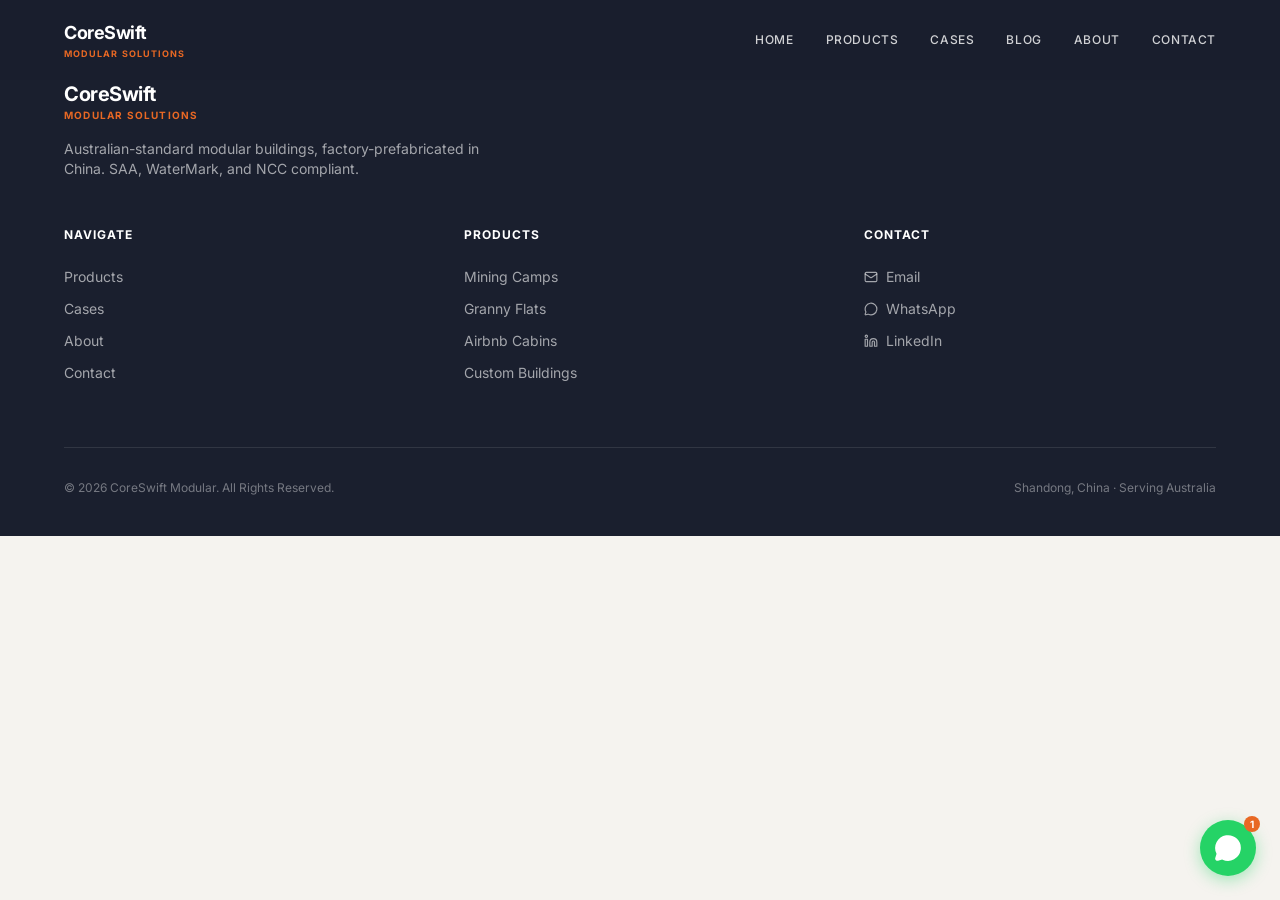
==== commit 308ab157: "Deploy v3: React SPA with particle animation, SVG graphics, no AI images, full SEO" ====
--- a/index.html
+++ b/index.html
@@ -1,364 +1,210 @@
-﻿<!DOCTYPE html>
+<!doctype html>
 <html lang="en">
-<head>
-  <meta charset="UTF-8">
-  <meta name="viewport" content="width=device-width, initial-scale=1.0">
-  <meta name="description" content="Australian-standard modular mine camps and transportable buildings. NCC compliant, factory prefabricated, delivered to remote sites across WA and Queensland.">
-  <title>Modular Mine Camp Australia | CoreSwift Modular</title>
-  <link rel="stylesheet" href="css/style.min.css">
-  <link rel="icon" type="image/png" sizes="32x32" href="images/favicon-32x32.png">
-  <link rel="icon" type="image/png" sizes="16x16" href="images/favicon-16x16.png">
-  <link rel="apple-touch-icon" sizes="180x180" href="images/apple-touch-icon.png">
-
-  <!-- Open Graph -->
-  <meta property='og:title' content='Modular Mine Camp Australia | CoreSwift Modular'>
-  <meta property='og:description' content='Australian-standard modular mine camps and transportable buildings. NCC compliant, factory prefabricated, delivered to remote sites across WA and Queensland.'>
-  <meta property='og:image' content='https://coreswiftmodular.com/images/og-image.svg'>
-  <meta property='og:url' content='https://coreswiftmodular.com/'>
-  <meta property='og:type' content='website'>
-  <meta property='og:site_name' content='CoreSwift Modular'>
-  <meta property='og:locale' content='en_AU'>
-  <!-- Twitter Card -->
-  <meta name='twitter:card' content='summary_large_image'>
-  <meta name='twitter:title' content='Modular Mine Camp Australia | CoreSwift Modular'>
-  <meta name='twitter:description' content='Australian-standard modular mine camps and transportable buildings. NCC compliant, factory prefabricated, delivered to remote sites across WA and Queensland.'>
-  <meta name='twitter:image' content='https://coreswiftmodular.com/images/og-image.svg'>
-<script type="application/ld+json">
-{
-  "@context": "https://schema.org",
-  "@type": "Organization",
-  "name": "CoreSwift Modular",
-  "url": "https://coreswiftmodular.com",
-  "image": {
-    "@type": "ImageObject",
-    "url": "https://coreswiftmodular.com/images/logo.png",
-    "width": 512,
-    "height": 512
-  },
-  "logo": {
-    "@type": "ImageObject",
-    "url": "https://coreswiftmodular.com/images/logo.png",
-    "width": 512,
-    "height": 512
-  },
-  "description": "CoreSwift Modular is a factory-direct modular building manufacturer specialising in Australian-standard mine camps, granny flats, Airbnb cabins and transportable buildings.",
-  "email": "jackvmeihousing@hotmail.com",
-  "telephone": "+86-15094999991",
-  "address": {
-    "@type": "PostalAddress",
-    "streetAddress": "Weifang, Shandong",
-    "addressLocality": "Weifang",
-    "addressRegion": "Shandong",
-    "postalCode": "261000",
-    "addressCountry": "CN"
-  },
-  "areaServed": {
-    "@type": "Country",
-    "name": "Australia"
-  },
-  "sameAs": [
-    "https://www.linkedin.com/in/jack-jun-yi-li-b82a6b382"
-  ]
-}
-</script>
-</head>
-<body>
-
-    <!-- ===== Navigation ===== -->
-  <nav id="navbar">
-    <div class="container">
-      <a href="index.html" class="logo-wrap">
-        <img src="images/logo.png" alt="CoreSwift" class="logo-img">
-        <div class="logo-divider"></div>
-        <div class="logo-text-side">
-          <span class="logo-brand">CoreSwift</span>
-          <span class="logo-tagline">Modular Solutions</span>
-        </div>
-      </a>
-      <ul class="nav-links" id="navLinks">
-        <li><a href="index.html" data-page="index">Home</a></li>
-        <li><a href="products.html" data-page="products">Products</a></li>
-        <li><a href="cases.html" data-page="cases">Cases</a></li>
-        <li><a href="about.html" data-page="about">About Us</a></li>
-        <li><a href="contact.html" class="btn">Contact</a></li>
-        <li><a href="https://www.linkedin.com/in/jack-jun-yi-li-b82a6b382" target="_blank" class="nav-social" title="LinkedIn">
-          <svg width="16" height="16" viewBox="0 0 24 24" fill="currentColor"><path d="M20.447 20.452h-3.554v-5.569c0-1.328-.027-3.037-1.852-3.037-1.853 0-2.136 1.445-2.136 2.939v5.667H9.351V9h3.414v1.561h.046c.477-.9 1.637-1.85 3.37-1.85 3.601 0 4.267 2.37 4.267 5.455v6.286zM5.337 7.433a2.062 2.062 0 01-2.063-2.065 2.064 2.064 0 112.063 2.065zm1.782 13.019H3.555V9h3.564v11.452zM22.225 0H1.771C.792 0 0 .774 0 1.729v20.542C0 23.227.792 24 1.771 24h20.451C23.2 24 24 23.227 24 22.271V1.729C24 .774 23.2 0 22.222 0h.003z"/></svg>
-        </a>
-      </ul>
-      <button class="mobile-toggle" id="mobileToggle" onclick="toggleNav()" aria-label="Menu">
-        <span></span><span></span><span></span>
-      </button>
-    </div>
-  </nav>
-
-  <!-- ===== Hero ===== -->
-  <section class="hero">
-    <div class="hero-grid"></div>
-    <div class="hero-bg">
-      <img src="images/bg-hero.svg" alt="">
-      <div class="hero-bg-overlay"></div>
-    </div>
-    <div class="hero-glow"></div>
-    <div class="hero-glow-2"></div>
-    <div class="hero-accent-bar"></div>
-    <div class="container hero-content">
-      <div class="hero-badge">
-        <span class="hero-badge-dot"></span>
-        Compliance Gatekeeper · China to Australia
-      </div>
-      <h1>Australian Mine Camp Modular Specialist<br><span class="highlight">Compliant Delivery. On-Site Problems Solved.</span></h1>
-      <p class="hero-sub">Every module is factory-prefabricated and pre-inspected against Australian standards — SAA, WaterMark, and NCC framework. We ship with full documentation so your compliance process stays predictable. No surprises. Just certainty delivered to your site.</p>
-      <div class="hero-cta-row">
-        <a href="products.html" class="btn-primary">
-          View Products
-          <svg width="14" height="14" viewBox="0 0 24 24" fill="none" stroke="currentColor" stroke-width="2.5" stroke-linecap="round" stroke-linejoin="round"><line x1="5" y1="12" x2="19" y2="12"/><polyline points="12 5 19 12 12 19"/></svg>
-        </a>
-        <a href="about.html" class="btn-secondary">About Us →</a>
-      </div>
-      <div class="hero-trust-row">
-        <span class="hero-trust-item">
-          <svg viewBox="0 0 24 24" fill="none" stroke="#e8874a" stroke-width="1.5"><path d="M12 2l3.09 6.26L22 9.27l-5 4.87 1.18 6.88L12 17.77l-6.18 3.25L7 14.14 2 9.27l6.91-1.01L12 2z"/></svg>
-          SAA / WaterMark / NCC Certified
-        </span>
-        <span class="hero-trust-item">
-          <svg viewBox="0 0 24 24" fill="none" stroke="#e8874a" stroke-width="1.5"><circle cx="12" cy="8" r="5"/><path d="M3 21v-2a7 7 0 017-7h4a7 7 0 017 7v2"/></svg>
-          Direct Factory Pricing
-        </span>
-        <span class="hero-trust-item">
-          <svg viewBox="0 0 24 24" fill="none" stroke="#d9772b" stroke-width="1.5"><rect x="2" y="6" width="20" height="12" rx="2"/><path d="M12 12h.01"/><path d="M17 12h.01"/><path d="M7 12h.01"/></svg>
-          Small Orders Welcome
-        </span>
-      </div>
-    </div>
-  </section>
-
-  <!-- ===== Product Categories ===== -->
-  <section class="section" id="products">
-    <div class="container">
-      <div class="section-label">What We Build</div>
-      <h2 class="section-title">Modular Solutions for Mining & Remote Australia<br><span style="color:var(--text-dim);">Built to Australian Standards</span></h2>
-      <p class="section-sub">We specialise in modular mine camp and transportable buildings across Australia. From remote mine sites to suburban backyards — every module is prefabricated using Australian standard modular construction methods, fully certified and compliant.</p>
-
-      <div class="products-grid">
-        <a href="product-detail.html?type=mining" class="product-card pcard-mining animate-in" style="text-decoration:none;">
-          <div class="product-card-main">
-            <div class="product-img-wrap"><img src="images/products/mining.svg" alt="Mine Camp" class="product-img"></div>
-            <span class="preview-label">View Details →</span>
-          </div>
-          <div class="product-card-content">
-            <h4>Mining Camps</h4>
-            <p>FIFO accommodation villages engineered for Pilbara and Bowen Basin conditions. Single quarters, ensuite pods, mess facilities.</p>
-            <div class="product-tags">
-              <span>Class 3 NCC</span>
-              <span>Remote Grade</span>
-            </div>
-          </div>
-        </a>
-
-        <a href="product-detail.html?type=granny" class="product-card pcard-granny animate-in" style="text-decoration:none;">
-          <div class="product-card-main">
-            <div class="product-img-wrap"><img src="images/products/granny.svg" alt="Granny Flat" class="product-img"></div>
-            <span class="preview-label">View Details →</span>
-          </div>
-          <div class="product-card-content">
-            <h4>Granny Flats</h4>
-            <p>Compliant with NSW CDC and VIC VC253/282 reforms. 60m2 designs eligible for exempt development.</p>
-            <div class="product-tags">
-              <span>CDC Compliant</span>
-              <span>60m²</span>
-            </div>
-          </div>
-        </a>
-
-        <a href="product-detail.html?type=cabin" class="product-card pcard-cabin animate-in" style="text-decoration:none;">
-          <div class="product-card-main">
-            <div class="product-img-wrap"><img src="images/products/cabin.svg" alt="Airbnb Cabin" class="product-img"></div>
-            <span class="preview-label">View Details →</span>
-          </div>
-          <div class="product-card-content">
-            <h4>Airbnb Cabins</h4>
-            <p>Off-grid cabins for tourism operators. Solar, rainwater and battery-ready. Studio to 2-bedroom configurations.</p>
-            <div class="product-tags">
-              <span>Off-Grid Ready</span>
-              <span>Turnkey</span>
-            </div>
-          </div>
-        </a>
-
-        <a href="product-detail.html?type=custom" class="product-card pcard-custom animate-in" style="text-decoration:none;">
-          <div class="product-card-main">
-            <div class="product-img-wrap"><img src="images/products/custom.svg" alt="Custom Building" class="product-img"></div>
-            <span class="preview-label">View Details →</span>
-          </div>
-          <div class="product-card-content">
-            <h4>Custom Buildings</h4>
-            <p>Site offices, medical clinics, classrooms. If you can design it, we can engineer it.</p>
-            <div class="product-tags">
-              <span>Custom Design</span>
-              <span>Small Orders OK</span>
-            </div>
-          </div>
-        </a>
-      </div>
-
-      <div style="text-align:center;margin-top:40px;">
-        <a href="products.html" class="btn-primary" style="display:inline-flex;">View Full Range →</a>
-      </div>
-    </div>
-  </section>
-
-  <div class="section-divider"></div>
-
-  <!-- ===== Certification Highlights ===== -->
-  <section class="section section-alt" id="certifications">
-    <div class="container">
-      <div class="section-label">Compliance First</div>
-      <h2 class="section-title">Certified for the Australian Market</h2>
-      <p class="section-sub">We don't cut corners on compliance. Every module is engineered to Australian standards because your project can't afford delays at the certifier stage.</p>
-
-      <div class="cert-grid">
-        <div class="cert-card animate-in">
-          <div class="cert-icon-wrap">
-            <svg viewBox="0 0 24 24" fill="none" stroke="#d9772b" stroke-width="1.5" width="26" height="26"><path d="M12 2l3.09 6.26L22 9.27l-5 4.87 1.18 6.88L12 17.77l-6.18 3.25L7 14.14 2 9.27l6.91-1.01L12 2z"/></svg>
-          </div>
-          <h4>SAA Certified</h4>
-          <p>All electricals certified to AS/NZS 3000.</p>
-          <span class="cert-badge-sm">AS/NZS 3000</span>
-        </div>
-        <div class="cert-card animate-in">
-          <div class="cert-icon-wrap">
-            <svg viewBox="0 0 24 24" fill="none" stroke="#d9772b" stroke-width="1.5" width="26" height="26"><path d="M2 16.5A2.5 2.5 0 014.5 14h15a2.5 2.5 0 010 5h-15A2.5 2.5 0 012 16.5z"/><path d="M2 7.5A2.5 2.5 0 014.5 5h15a2.5 2.5 0 010 5h-15A2.5 2.5 0 012 7.5z"/></svg>
-          </div>
-          <h4>WaterMark Certified</h4>
-          <p>Plumbing to AS/NZS 3500.</p>
-          <span class="cert-badge-sm">AS/NZS 3500</span>
-        </div>
-        <div class="cert-card animate-in">
-          <div class="cert-icon-wrap">
-            <svg viewBox="0 0 24 24" fill="none" stroke="#d9772b" stroke-width="1.5" width="26" height="26"><path d="M12 2v4M12 18v4M4.93 4.93l2.83 2.83"/></svg>
-          </div>
-          <h4>Fire Tested</h4>
-          <p>Materials tested to NCC fire resistance levels.</p>
-          <span class="cert-badge-sm">AS 1530 / 5637</span>
-        </div>
-        <div class="cert-card animate-in">
-          <div class="cert-icon-wrap">
-            <svg viewBox="0 0 24 24" fill="none" stroke="#d9772b" stroke-width="1.5" width="26" height="26"><path d="M14 2H6a2 2 0 00-2 2v16a2 2 0 002 2h12a2 2 0 002-2V8z"/><polyline points="14 2 14 8 20 8"/></svg>
-          </div>
-          <h4>NCC Compliant</h4>
-          <p>Structural, thermal and accessibility compliant with NCC 2022/2025.</p>
-          <span class="cert-badge-sm">NCC 2022/2025</span>
-        </div>
-      </div>
-    </div>
-  </section>
-
-  <div class="section-divider"></div>
-
-  <!-- ===== Methodology Summary ===== -->
-  <section class="section" id="methodology">
-    <div class="container">
-      <div class="section-label">Our Process</div>
-      <h2 class="section-title">The 4-Step Verification</h2>
-      <p class="section-sub">Every material bound for Australia must pass our proprietary 4-Step Verification.</p>
-
-      <div class="steps-grid" style="max-width:100%;">
-        <div class="step-card animate-in">
-          <div class="step-emoji">🔍</div>
-          <h4>Material Essence Material Essence</h4>
-          <p>We check MSDS data. No spec sheet, no approval.</p>
-        </div>
-        <div class="step-card animate-in">
-          <div class="step-emoji">🏗️</div>
-          <h4>Structural Process Structural Process</h4>
-          <p>Full-weld sealing, thermal bridge breaks. Wrong process, no procurement.</p>
-        </div>
-        <div class="step-card animate-in">
-          <div class="step-emoji">📋</div>
-          <h4>NCC Classification NCC Classification</h4>
-          <p>Class 1a vs Class 3? We classify before we design.</p>
-        </div>
-        <div class="step-card animate-in">
-          <div class="step-emoji">⚖️</div>
-          <h4>AS/NZS Mapping AS/NZS Mapping</h4>
-          <p>SAA, WaterMark, zero-asbestos. No NATA lab report, no approval.</p>
-        </div>
-      </div>
-
-      <div style="text-align:center;margin-top:40px;">
-        <a href="about.html" class="btn-secondary" style="display:inline-flex;">Learn More →</a>
-      </div>
-    </div>
-  </section>
-
-  <div class="section-divider"></div>
-
-  <!-- ===== Featured Project ===== -->
-  <section class="section section-alt">
-    <div class="container">
-      <div class="section-label">Recent Work</div>
-      <h2 class="section-title">Featured Projects</h2>
-      <p class="section-sub">We are delivering projects for Australian mining and construction clients. Case studies coming soon.</p>
-      <div style="text-align:center;">
-        <a href="cases.html" class="btn-primary" style="display:inline-flex;">View Projects →</a>
-      </div>
-    </div>
-  </section>
-
-  <div class="section-divider"></div>
-
-  <!-- ===== CTA Section ===== -->
-  <section class="section">
-    <div class="container" style="text-align:center;">
-      <div class="section-label" style="justify-content:center;">Get Started</div>
-      <h2 class="section-title" style="font-size:2rem;">Compliance First, Price Second</h2>
-      <p class="section-sub" style="margin:0 auto 36px;">Send your project details for a straight assessment. No fluff, no pitch.</p>
-      <a href="contact.html" class="btn-primary">Book a Pre-Check →</a>
-    </div>
-  </section>
-
-  <!-- ===== Footer ===== -->
-  <footer>
-    <div class="container">
-      <div class="footer-left">
-        <div class="footer-logo-row">
-          <img src="images/logo.png" alt="CoreSwift">
-          <span class="footer-brand-name">CoreSwift</span>
-        </div>
-        <p>Shandong, China · Serving the Australian Market</p>
-        <div class="footer-social-row">
-          <a href="https://www.linkedin.com/in/jack-jun-yi-li-b82a6b382" target="_blank" class="footer-social-btn" title="LinkedIn">in</a>
-          <a href="https://wa.me/8615094999991" target="_blank" class="footer-social-btn" title="WhatsApp">wa</a>
-          <a href="mailto:jackvmeihousing@hotmail.com" class="footer-social-btn" title="Email">@</a>
-        </div>
-      </div>
-      <div class="footer-right">
-        <div class="footer-col">
-          <h4>Navigate</h4>
-          <a href="products.html">Products</a>
-          <a href="cases.html">Cases</a>
-          <a href="about.html">About Us</a>
-        </div>
-        <div class="footer-col">
-          <h4>Products</h4>
-          <a href="product-detail.html?type=mining">Mining Camps</a>
-          <a href="product-detail.html?type=granny">Granny Flats</a>
-          <a href="product-detail.html?type=cabin">Airbnb Cabins</a>
-          <a href="product-detail.html?type=custom">Custom Buildings</a>
-        </div>
-        <div class="footer-col">
-          <h4>Contact</h4>
-          <a href="mailto:jackvmeihousing@hotmail.com">Email</a>
-          <a href="https://wa.me/8615094999991">WhatsApp</a>
-          <a href="contact.html">Contact Form</a>
-        </div>
-      </div>
-      <div class="footer-bottom">
-        &copy; 2026 CoreSwift Modular. All Rights Reserved.
-      </div>
-    </div>
-  </footer>
-
-  <script src="js/main.min.js"></script>
-</body>
+  <head>
+    <meta charset="UTF-8" />
+    <meta name="viewport" content="width=device-width, initial-scale=1.0" />
+    <title>CoreSwift Modular | Australian Mine Camp & Modular Building Manufacturer</title>
+    <meta name="description" content="Australian-standard modular buildings factory-prefabricated in China. SAA, WaterMark, NCC compliant. Mining camps, granny flats, Airbnb cabins & custom buildings." />
+    <meta name="keywords" content="modular building Australia, mine camp, granny flat, prefab building, NCC compliant, SAA certified, WaterMark, modular construction, FIFO accommodation, transportable building, Weifang manufacturer" />
+    <meta name="author" content="CoreSwift Modular Solutions" />
+    <meta name="robots" content="index, follow" />
+    <meta name="google-site-verification" content="rpklZN8AnSlltfi6cZPPviVn1AjE9CKA52L02iI9BZo" />
+    <meta name="theme-color" content="#1A1F2E" />
+    <link rel="canonical" href="https://coreswiftmodular.com/" />
+
+    <!-- Preconnect for performance -->
+    <link rel="preconnect" href="https://coreswiftmodular.com" />
+    <link rel="dns-prefetch" href="https://coreswiftmodular.com" />
+
+    <!-- Open Graph -->
+    <meta property="og:type" content="website" />
+    <meta property="og:url" content="https://coreswiftmodular.com/" />
+    <meta property="og:site_name" content="CoreSwift Modular Solutions" />
+    <meta property="og:title" content="CoreSwift Modular | Australian Mine Camp & Modular Building Manufacturer" />
+    <meta property="og:description" content="Australian-standard modular buildings factory-prefabricated in China. SAA, WaterMark, NCC compliant." />
+    <meta property="og:image" content="https://coreswiftmodular.com/favicon.svg" />
+    <meta property="og:image:width" content="1200" />
+    <meta property="og:image:height" content="630" />
+    <meta property="og:locale" content="en_AU" />
+
+    <!-- Twitter Card -->
+    <meta name="twitter:card" content="summary_large_image" />
+    <meta name="twitter:title" content="CoreSwift Modular | Australian Mine Camp & Modular Building Manufacturer" />
+    <meta name="twitter:description" content="Australian-standard modular buildings factory-prefabricated in China. SAA, WaterMark, NCC compliant." />
+    <meta name="twitter:image" content="https://coreswiftmodular.com/favicon.svg" />
+
+    <!-- Favicon -->
+    <link rel="icon" type="image/svg+xml" href="/favicon.svg" />
+    <link rel="apple-touch-icon" href="/favicon.svg" />
+
+    <!-- Schema: Organization -->
+    <script type="application/ld+json">
+    {
+      "@context": "https://schema.org",
+      "@type": "Organization",
+      "name": "CoreSwift Modular Solutions",
+      "alternateName": "CoreSwift Modular",
+      "url": "https://coreswiftmodular.com",
+      "logo": "https://coreswiftmodular.com/favicon.svg",
+      "description": "Premium modular building manufacturer delivering mining camps, granny flats, Airbnb cabins and custom structures to Australian standards. Factory in Weifang, Shandong, China.",
+      "founder": {
+        "@type": "Person",
+        "name": "Jack Li",
+        "jobTitle": "Founder & Compliance Director",
+        "url": "https://www.linkedin.com/in/jack-jun-yi-li-b82a6b382"
+      },
+      "contactPoint": {
+        "@type": "ContactPoint",
+        "contactType": "sales",
+        "email": "jackvmeihousing@hotmail.com",
+        "availableLanguage": ["English", "Chinese"]
+      },
+      "sameAs": [
+        "https://www.linkedin.com/in/jack-jun-yi-li-b82a6b382"
+      ]
+    }
+    </script>
+
+    <!-- Schema: LocalBusiness -->
+    <script type="application/ld+json">
+    {
+      "@context": "https://schema.org",
+      "@type": "LocalBusiness",
+      "name": "CoreSwift Modular Solutions",
+      "image": "https://coreswiftmodular.com/favicon.svg",
+      "url": "https://coreswiftmodular.com",
+      "telephone": "+86-150-9499-9991",
+      "email": "jackvmeihousing@hotmail.com",
+      "address": {
+        "@type": "PostalAddress",
+        "addressLocality": "Weifang",
+        "addressRegion": "Shandong",
+        "addressCountry": "CN"
+      },
+      "geo": {
+        "@type": "GeoCoordinates",
+        "latitude": "36.7089",
+        "longitude": "119.1619"
+      },
+      "areaServed": {
+        "@type": "Country",
+        "name": "Australia"
+      },
+      "priceRange": "$$",
+      "openingHoursSpecification": {
+        "@type": "OpeningHoursSpecification",
+        "dayOfWeek": ["Monday", "Tuesday", "Wednesday", "Thursday", "Friday"],
+        "opens": "09:00",
+        "closes": "18:00"
+      }
+    }
+    </script>
+
+    <!-- Schema: WebSite -->
+    <script type="application/ld+json">
+    {
+      "@context": "https://schema.org",
+      "@type": "WebSite",
+      "name": "CoreSwift Modular Solutions",
+      "url": "https://coreswiftmodular.com",
+      "potentialAction": {
+        "@type": "SearchAction",
+        "target": {
+          "@type": "EntryPoint",
+          "urlTemplate": "https://coreswiftmodular.com/products?q={search_term_string}"
+        },
+        "query-input": "required name=search_term_string"
+      }
+    }
+    </script>
+
+    <!-- Schema: Product (Mining Camps) -->
+    <script type="application/ld+json">
+    {
+      "@context": "https://schema.org",
+      "@type": "Product",
+      "name": "Modular Mining Camps",
+      "description": "FIFO accommodation villages engineered for Pilbara and Bowen Basin conditions. Class 3 NCC compliant with SAA, WaterMark and fire rating certification.",
+      "brand": {
+        "@type": "Brand",
+        "name": "CoreSwift Modular"
+      },
+      "manufacturer": {
+        "@type": "Organization",
+        "name": "CoreSwift Modular Solutions"
+      },
+      "audience": {
+        "@type": "Audience",
+        "audienceType": "Mining operators, remote site managers"
+      }
+    }
+    </script>
+
+    <!-- Schema: Product (Granny Flats) -->
+    <script type="application/ld+json">
+    {
+      "@context": "https://schema.org",
+      "@type": "Product",
+      "name": "Modular Granny Flats",
+      "description": "CDC-compliant prefabricated granny flats for NSW and Victoria. 60m² designs eligible for exempt development. Delivered 95% complete.",
+      "brand": {
+        "@type": "Brand",
+        "name": "CoreSwift Modular"
+      },
+      "manufacturer": {
+        "@type": "Organization",
+        "name": "CoreSwift Modular Solutions"
+      }
+    }
+    </script>
+
+    <!-- Schema: FAQPage -->
+    <script type="application/ld+json">
+    {
+      "@context": "https://schema.org",
+      "@type": "FAQPage",
+      "mainEntity": [
+        {
+          "@type": "Question",
+          "name": "How long does modular building delivery take to Australia?",
+          "acceptedAnswer": {
+            "@type": "Answer",
+            "text": "Typical delivery timeline is 10-14 weeks from order confirmation to arrival at Australian port. Mining camp orders (20+ units) may require 16-20 weeks."
+          }
+        },
+        {
+          "@type": "Question",
+          "name": "What compliance documentation do you provide?",
+          "acceptedAnswer": {
+            "@type": "Answer",
+            "text": "Every module ships with structural engineering calculations, electrical certificates (SAA), plumbing certificates (WaterMark), fire test reports (AS 1530), thermal performance reports, and NCC compliance statements."
+          }
+        },
+        {
+          "@type": "Question",
+          "name": "What is the minimum order quantity for modular buildings?",
+          "acceptedAnswer": {
+            "@type": "Answer",
+            "text": "For custom buildings, minimum is 1 unit. For standard products (granny flats, cabins), no minimum. Mining camp orders typically start at 10 units for cost efficiency."
+          }
+        }
+      ]
+    }
+    </script>
+
+    <!-- Google Analytics 4 (replace G-PLACEHOLDER with your tracking ID) -->
+    <script async src="https://www.googletagmanager.com/gtag/js?id=G-PLACEHOLDER"></script>
+    <script>
+      window.dataLayer = window.dataLayer || [];
+      function gtag(){dataLayer.push(arguments);}
+      gtag('js', new Date());
+      gtag('config', 'G-PLACEHOLDER');
+    </script>
+
+    <script type="module" crossorigin src="./assets/index-6LHhLOL-.js"></script>
+    <link rel="stylesheet" crossorigin href="./assets/index-BGc7lVkx.css">
+  </head>
+  <body>
+    <div id="root"></div>
+  </body>
 </html>
--- a/assets/index-BGc7lVkx.css
+++ b/assets/index-BGc7lVkx.css
@@ -0,0 +1 @@
+@import"https://fonts.googleapis.com/css2?family=Inter:wght@400;500;600;700;800&display=swap";*,:before,:after{--tw-border-spacing-x: 0;--tw-border-spacing-y: 0;--tw-translate-x: 0;--tw-translate-y: 0;--tw-rotate: 0;--tw-skew-x: 0;--tw-skew-y: 0;--tw-scale-x: 1;--tw-scale-y: 1;--tw-pan-x: ;--tw-pan-y: ;--tw-pinch-zoom: ;--tw-scroll-snap-strictness: proximity;--tw-gradient-from-position: ;--tw-gradient-via-position: ;--tw-gradient-to-position: ;--tw-ordinal: ;--tw-slashed-zero: ;--tw-numeric-figure: ;--tw-numeric-spacing: ;--tw-numeric-fraction: ;--tw-ring-inset: ;--tw-ring-offset-width: 0px;--tw-ring-offset-color: #fff;--tw-ring-color: rgb(59 130 246 / .5);--tw-ring-offset-shadow: 0 0 #0000;--tw-ring-shadow: 0 0 #0000;--tw-shadow: 0 0 #0000;--tw-shadow-colored: 0 0 #0000;--tw-blur: ;--tw-brightness: ;--tw-contrast: ;--tw-grayscale: ;--tw-hue-rotate: ;--tw-invert: ;--tw-saturate: ;--tw-sepia: ;--tw-drop-shadow: ;--tw-backdrop-blur: ;--tw-backdrop-brightness: ;--tw-backdrop-contrast: ;--tw-backdrop-grayscale: ;--tw-backdrop-hue-rotate: ;--tw-backdrop-invert: ;--tw-backdrop-opacity: ;--tw-backdrop-saturate: ;--tw-backdrop-sepia: ;--tw-contain-size: ;--tw-contain-layout: ;--tw-contain-paint: ;--tw-contain-style: }::backdrop{--tw-border-spacing-x: 0;--tw-border-spacing-y: 0;--tw-translate-x: 0;--tw-translate-y: 0;--tw-rotate: 0;--tw-skew-x: 0;--tw-skew-y: 0;--tw-scale-x: 1;--tw-scale-y: 1;--tw-pan-x: ;--tw-pan-y: ;--tw-pinch-zoom: ;--tw-scroll-snap-strictness: proximity;--tw-gradient-from-position: ;--tw-gradient-via-position: ;--tw-gradient-to-position: ;--tw-ordinal: ;--tw-slashed-zero: ;--tw-numeric-figure: ;--tw-numeric-spacing: ;--tw-numeric-fraction: ;--tw-ring-inset: ;--tw-ring-offset-width: 0px;--tw-ring-offset-color: #fff;--tw-ring-color: rgb(59 130 246 / .5);--tw-ring-offset-shadow: 0 0 #0000;--tw-ring-shadow: 0 0 #0000;--tw-shadow: 0 0 #0000;--tw-shadow-colored: 0 0 #0000;--tw-blur: ;--tw-brightness: ;--tw-contrast: ;--tw-grayscale: ;--tw-hue-rotate: ;--tw-invert: ;--tw-saturate: ;--tw-sepia: ;--tw-drop-shadow: ;--tw-backdrop-blur: ;--tw-backdrop-brightness: ;--tw-backdrop-contrast: ;--tw-backdrop-grayscale: ;--tw-backdrop-hue-rotate: ;--tw-backdrop-invert: ;--tw-backdrop-opacity: ;--tw-backdrop-saturate: ;--tw-backdrop-sepia: ;--tw-contain-size: ;--tw-contain-layout: ;--tw-contain-paint: ;--tw-contain-style: }*,:before,:after{box-sizing:border-box;border-width:0;border-style:solid;border-color:#e5e7eb}:before,:after{--tw-content: ""}html,:host{line-height:1.5;-webkit-text-size-adjust:100%;-moz-tab-size:4;-o-tab-size:4;tab-size:4;font-family:ui-sans-serif,system-ui,sans-serif,"Apple Color Emoji","Segoe UI Emoji",Segoe UI Symbol,"Noto Color Emoji";font-feature-settings:normal;font-variation-settings:normal;-webkit-tap-highlight-color:transparent}body{margin:0;line-height:inherit}hr{height:0;color:inherit;border-top-width:1px}abbr:where([title]){-webkit-text-decoration:underline dotted;text-decoration:underline dotted}h1,h2,h3,h4,h5,h6{font-size:inherit;font-weight:inherit}a{color:inherit;text-decoration:inherit}b,strong{font-weight:bolder}code,kbd,samp,pre{font-family:ui-monospace,SFMono-Regular,Menlo,Monaco,Consolas,Liberation Mono,Courier New,monospace;font-feature-settings:normal;font-variation-settings:normal;font-size:1em}small{font-size:80%}sub,sup{font-size:75%;line-height:0;position:relative;vertical-align:baseline}sub{bottom:-.25em}sup{top:-.5em}table{text-indent:0;border-color:inherit;border-collapse:collapse}button,input,optgroup,select,textarea{font-family:inherit;font-feature-settings:inherit;font-variation-settings:inherit;font-size:100%;font-weight:inherit;line-height:inherit;letter-spacing:inherit;color:inherit;margin:0;padding:0}button,select{text-transform:none}button,input:where([type=button]),input:where([type=reset]),input:where([type=submit]){-webkit-appearance:button;background-color:transparent;background-image:none}:-moz-focusring{outline:auto}:-moz-ui-invalid{box-shadow:none}progress{vertical-align:baseline}::-webkit-inner-spin-button,::-webkit-outer-spin-button{height:auto}[type=search]{-webkit-appearance:textfield;outline-offset:-2px}::-webkit-search-decoration{-webkit-appearance:none}::-webkit-file-upload-button{-webkit-appearance:button;font:inherit}summary{display:list-item}blockquote,dl,dd,h1,h2,h3,h4,h5,h6,hr,figure,p,pre{margin:0}fieldset{margin:0;padding:0}legend{padding:0}ol,ul,menu{list-style:none;margin:0;padding:0}dialog{padding:0}textarea{resize:vertical}input::-moz-placeholder,textarea::-moz-placeholder{opacity:1;color:#9ca3af}input::placeholder,textarea::placeholder{opacity:1;color:#9ca3af}button,[role=button]{cursor:pointer}:disabled{cursor:default}img,svg,video,canvas,audio,iframe,embed,object{display:block;vertical-align:middle}img,video{max-width:100%;height:auto}[hidden]:where(:not([hidden=until-found])){display:none}:root{--deep-navy: #1A1F2E;--primary-blue: #2B3A5C;--brand-orange: #E86824;--brand-orange-dark: #D55A1A;--warm-white: #F5F3EF;--light-gray: #E8E6E1;--medium-gray: #8A8680;--charcoal: #3D3B38;--pure-white: #FFFFFF;--alert-red: #D4483A;--success-green: #4A8C6F;--soft-blue: #4A6FA5;--background: 0 0% 100%;--foreground: 240 10% 3.9%;--card: 0 0% 100%;--card-foreground: 240 10% 3.9%;--popover: 0 0% 100%;--popover-foreground: 240 10% 3.9%;--primary: 240 5.9% 10%;--primary-foreground: 0 0% 98%;--secondary: 240 4.8% 95.9%;--secondary-foreground: 240 5.9% 10%;--muted: 240 4.8% 95.9%;--muted-foreground: 240 3.8% 46.1%;--accent: 240 4.8% 95.9%;--accent-foreground: 240 5.9% 10%;--destructive: 0 84.2% 60.2%;--destructive-foreground: 0 0% 98%;--border: 240 5.9% 90%;--input: 240 5.9% 90%;--ring: 240 5.9% 10%;--radius: .5rem}html{scroll-behavior:smooth}body{font-family:Inter,system-ui,sans-serif;color:var(--charcoal);background:var(--warm-white);-webkit-font-smoothing:antialiased;-moz-osx-font-smoothing:grayscale}*{border-color:hsl(var(--border))}.container-main{margin-left:auto;margin-right:auto;max-width:1280px;padding-left:5vw;padding-right:5vw}.section-label{display:flex;align-items:center;gap:.75rem;font-size:11px;font-weight:700;text-transform:uppercase;letter-spacing:.08em;--tw-text-opacity: 1;color:rgb(232 104 36 / var(--tw-text-opacity, 1))}.section-label:before{content:"";height:.125rem;width:1.25rem;--tw-bg-opacity: 1;background-color:rgb(232 104 36 / var(--tw-bg-opacity, 1))}.btn-primary{display:inline-flex;align-items:center;justify-content:center;border-radius:.25rem;--tw-bg-opacity: 1;background-color:rgb(232 104 36 / var(--tw-bg-opacity, 1));padding:.875rem 2rem;font-size:11px;font-weight:700;text-transform:uppercase;letter-spacing:.08em;--tw-text-opacity: 1;color:rgb(255 255 255 / var(--tw-text-opacity, 1));transition-property:all;transition-timing-function:cubic-bezier(.4,0,.2,1);transition-duration:.2s;animation-duration:.2s}.btn-primary:hover{--tw-translate-y: -.125rem;transform:translate(var(--tw-translate-x),var(--tw-translate-y)) rotate(var(--tw-rotate)) skew(var(--tw-skew-x)) skewY(var(--tw-skew-y)) scaleX(var(--tw-scale-x)) scaleY(var(--tw-scale-y));--tw-bg-opacity: 1;background-color:rgb(213 90 26 / var(--tw-bg-opacity, 1));--tw-shadow: 0 4px 12px rgba(232,104,36,.3);--tw-shadow-colored: 0 4px 12px var(--tw-shadow-color);box-shadow:var(--tw-ring-offset-shadow, 0 0 #0000),var(--tw-ring-shadow, 0 0 #0000),var(--tw-shadow)}.btn-secondary{display:inline-flex;align-items:center;justify-content:center;border-radius:.25rem;border-width:2px;--tw-border-opacity: 1;border-color:rgb(232 104 36 / var(--tw-border-opacity, 1));padding:.875rem 2rem;font-size:11px;font-weight:700;text-transform:uppercase;letter-spacing:.08em;--tw-text-opacity: 1;color:rgb(232 104 36 / var(--tw-text-opacity, 1));transition-property:all;transition-timing-function:cubic-bezier(.4,0,.2,1);transition-duration:.2s;animation-duration:.2s}.btn-secondary:hover{--tw-bg-opacity: 1;background-color:rgb(232 104 36 / var(--tw-bg-opacity, 1));--tw-text-opacity: 1;color:rgb(255 255 255 / var(--tw-text-opacity, 1))}.text-link{display:inline-flex;align-items:center;gap:.5rem;font-size:.875rem;line-height:1.25rem;font-weight:600;--tw-text-opacity: 1;color:rgb(232 104 36 / var(--tw-text-opacity, 1));transition-property:all;transition-timing-function:cubic-bezier(.4,0,.2,1);transition-duration:.2s;animation-duration:.2s}.text-link:hover svg{--tw-translate-x: .25rem;transform:translate(var(--tw-translate-x),var(--tw-translate-y)) rotate(var(--tw-rotate)) skew(var(--tw-skew-x)) skewY(var(--tw-skew-y)) scaleX(var(--tw-scale-x)) scaleY(var(--tw-scale-y))}.sr-only{position:absolute;width:1px;height:1px;padding:0;margin:-1px;overflow:hidden;clip:rect(0,0,0,0);white-space:nowrap;border-width:0}.pointer-events-none{pointer-events:none}.visible{visibility:visible}.invisible{visibility:hidden}.fixed{position:fixed}.absolute{position:absolute}.relative{position:relative}.inset-0{inset:0}.inset-x-0{left:0;right:0}.inset-y-0{top:0;bottom:0}.-bottom-1{bottom:-.25rem}.-bottom-12{bottom:-3rem}.-left-12{left:-3rem}.-right-1{right:-.25rem}.-right-12{right:-3rem}.-top-1{top:-.25rem}.-top-12{top:-3rem}.bottom-0{bottom:0}.bottom-6{bottom:1.5rem}.left-0{left:0}.left-1\/2{left:50%}.left-2{left:.5rem}.left-6{left:1.5rem}.left-\[12\.5\%\]{left:12.5%}.left-\[50\%\]{left:50%}.right-0{right:0}.right-1{right:.25rem}.right-2{right:.5rem}.right-3{right:.75rem}.right-4{right:1rem}.right-6{right:1.5rem}.right-\[12\.5\%\]{right:12.5%}.top-0{top:0}.top-1\.5{top:.375rem}.top-1\/2{top:50%}.top-3\.5{top:.875rem}.top-4{top:1rem}.top-6{top:1.5rem}.top-\[1px\]{top:1px}.top-\[50\%\]{top:50%}.top-\[60\%\]{top:60%}.top-full{top:100%}.isolate{isolation:isolate}.z-10{z-index:10}.z-20{z-index:20}.z-50{z-index:50}.z-\[1\]{z-index:1}.z-\[2\]{z-index:2}.z-\[60\]{z-index:60}.order-first{order:-9999}.order-last{order:9999}.col-start-2{grid-column-start:2}.row-span-2{grid-row:span 2 / span 2}.row-start-1{grid-row-start:1}.\!m-0{margin:0!important}.-mx-1{margin-left:-.25rem;margin-right:-.25rem}.-my-2{margin-top:-.5rem;margin-bottom:-.5rem}.mx-2{margin-left:.5rem;margin-right:.5rem}.mx-3\.5{margin-left:.875rem;margin-right:.875rem}.mx-auto{margin-left:auto;margin-right:auto}.my-0{margin-top:0;margin-bottom:0}.my-0\.5{margin-top:.125rem;margin-bottom:.125rem}.my-1{margin-top:.25rem;margin-bottom:.25rem}.-ml-4{margin-left:-1rem}.-mt-4{margin-top:-1rem}.mb-1{margin-bottom:.25rem}.mb-10{margin-bottom:2.5rem}.mb-12{margin-bottom:3rem}.mb-16{margin-bottom:4rem}.mb-2{margin-bottom:.5rem}.mb-3{margin-bottom:.75rem}.mb-4{margin-bottom:1rem}.mb-5{margin-bottom:1.25rem}.mb-6{margin-bottom:1.5rem}.mb-8{margin-bottom:2rem}.ml-1{margin-left:.25rem}.ml-4{margin-left:1rem}.ml-auto{margin-left:auto}.mt-0\.5{margin-top:.125rem}.mt-1{margin-top:.25rem}.mt-1\.5{margin-top:.375rem}.mt-12{margin-top:3rem}.mt-16{margin-top:4rem}.mt-2{margin-top:.5rem}.mt-3{margin-top:.75rem}.mt-4{margin-top:1rem}.mt-auto{margin-top:auto}.line-clamp-1{overflow:hidden;display:-webkit-box;-webkit-box-orient:vertical;-webkit-line-clamp:1}.line-clamp-2{overflow:hidden;display:-webkit-box;-webkit-box-orient:vertical;-webkit-line-clamp:2}.block{display:block}.inline-block{display:inline-block}.flex{display:flex}.inline-flex{display:inline-flex}.table{display:table}.table-caption{display:table-caption}.table-cell{display:table-cell}.table-row{display:table-row}.grid{display:grid}.hidden{display:none}.aspect-\[16\/10\]{aspect-ratio:16/10}.aspect-\[4\/3\]{aspect-ratio:4/3}.aspect-square{aspect-ratio:1 / 1}.aspect-video{aspect-ratio:16 / 9}.size-10{width:2.5rem;height:2.5rem}.size-2{width:.5rem;height:.5rem}.size-2\.5{width:.625rem;height:.625rem}.size-3{width:.75rem;height:.75rem}.size-3\.5{width:.875rem;height:.875rem}.size-4{width:1rem;height:1rem}.size-6{width:1.5rem;height:1.5rem}.size-7{width:1.75rem;height:1.75rem}.size-8{width:2rem;height:2rem}.size-9{width:2.25rem;height:2.25rem}.size-auto{width:auto;height:auto}.size-full{width:100%;height:100%}.h-0\.5{height:.125rem}.h-1\.5{height:.375rem}.h-10{height:2.5rem}.h-12{height:3rem}.h-14{height:3.5rem}.h-2{height:.5rem}.h-2\.5{height:.625rem}.h-20{height:5rem}.h-28{height:7rem}.h-32{height:8rem}.h-4{height:1rem}.h-48{height:12rem}.h-5{height:1.25rem}.h-6{height:1.5rem}.h-7{height:1.75rem}.h-8{height:2rem}.h-9{height:2.25rem}.h-\[1\.15rem\]{height:1.15rem}.h-\[calc\(100\%-1px\)\]{height:calc(100% - 1px)}.h-\[var\(--radix-navigation-menu-viewport-height\)\]{height:var(--radix-navigation-menu-viewport-height)}.h-\[var\(--radix-select-trigger-height\)\]{height:var(--radix-select-trigger-height)}.h-auto{height:auto}.h-full{height:100%}.h-px{height:1px}.h-svh{height:100svh}.max-h-\[300px\]{max-height:300px}.min-h-0{min-height:0px}.min-h-16{min-height:4rem}.min-h-4{min-height:1rem}.min-h-\[100dvh\]{min-height:100dvh}.min-h-svh{min-height:100svh}.w-0{width:0px}.w-0\.5{width:.125rem}.w-1{width:.25rem}.w-1\.5{width:.375rem}.w-12{width:3rem}.w-14{width:3.5rem}.w-2{width:.5rem}.w-2\.5{width:.625rem}.w-3{width:.75rem}.w-3\/4{width:75%}.w-4{width:1rem}.w-5{width:1.25rem}.w-64{width:16rem}.w-72{width:18rem}.w-8{width:2rem}.w-9{width:2.25rem}.w-\[100px\]{width:100px}.w-auto{width:auto}.w-fit{width:-moz-fit-content;width:fit-content}.w-full{width:100%}.w-max{width:-moz-max-content;width:max-content}.w-px{width:1px}.min-w-0{min-width:0px}.min-w-10{min-width:2.5rem}.min-w-5{min-width:1.25rem}.min-w-8{min-width:2rem}.min-w-9{min-width:2.25rem}.min-w-\[12rem\]{min-width:12rem}.min-w-\[8rem\]{min-width:8rem}.min-w-\[var\(--radix-select-trigger-width\)\]{min-width:var(--radix-select-trigger-width)}.max-w-2xl{max-width:42rem}.max-w-3xl{max-width:48rem}.max-w-\[800px\]{max-width:800px}.max-w-\[calc\(100\%-2rem\)\]{max-width:calc(100% - 2rem)}.max-w-max{max-width:-moz-max-content;max-width:max-content}.max-w-md{max-width:28rem}.max-w-sm{max-width:24rem}.max-w-xl{max-width:36rem}.flex-1{flex:1 1 0%}.shrink-0{flex-shrink:0}.grow{flex-grow:1}.grow-0{flex-grow:0}.basis-full{flex-basis:100%}.caption-bottom{caption-side:bottom}.border-collapse{border-collapse:collapse}.origin-left{transform-origin:left}.origin-top{transform-origin:top}.-translate-x-1\/2{--tw-translate-x: -50%;transform:translate(var(--tw-translate-x),var(--tw-translate-y)) rotate(var(--tw-rotate)) skew(var(--tw-skew-x)) skewY(var(--tw-skew-y)) scaleX(var(--tw-scale-x)) scaleY(var(--tw-scale-y))}.-translate-x-px{--tw-translate-x: -1px;transform:translate(var(--tw-translate-x),var(--tw-translate-y)) rotate(var(--tw-rotate)) skew(var(--tw-skew-x)) skewY(var(--tw-skew-y)) scaleX(var(--tw-scale-x)) scaleY(var(--tw-scale-y))}.-translate-y-1\/2{--tw-translate-y: -50%;transform:translate(var(--tw-translate-x),var(--tw-translate-y)) rotate(var(--tw-rotate)) skew(var(--tw-skew-x)) skewY(var(--tw-skew-y)) scaleX(var(--tw-scale-x)) scaleY(var(--tw-scale-y))}.translate-x-\[-50\%\]{--tw-translate-x: -50%;transform:translate(var(--tw-translate-x),var(--tw-translate-y)) rotate(var(--tw-rotate)) skew(var(--tw-skew-x)) skewY(var(--tw-skew-y)) scaleX(var(--tw-scale-x)) scaleY(var(--tw-scale-y))}.translate-x-px{--tw-translate-x: 1px;transform:translate(var(--tw-translate-x),var(--tw-translate-y)) rotate(var(--tw-rotate)) skew(var(--tw-skew-x)) skewY(var(--tw-skew-y)) scaleX(var(--tw-scale-x)) scaleY(var(--tw-scale-y))}.translate-y-0\.5{--tw-translate-y: .125rem;transform:translate(var(--tw-translate-x),var(--tw-translate-y)) rotate(var(--tw-rotate)) skew(var(--tw-skew-x)) skewY(var(--tw-skew-y)) scaleX(var(--tw-scale-x)) scaleY(var(--tw-scale-y))}.translate-y-\[-50\%\]{--tw-translate-y: -50%;transform:translate(var(--tw-translate-x),var(--tw-translate-y)) rotate(var(--tw-rotate)) skew(var(--tw-skew-x)) skewY(var(--tw-skew-y)) scaleX(var(--tw-scale-x)) scaleY(var(--tw-scale-y))}.translate-y-\[calc\(-50\%_-_2px\)\]{--tw-translate-y: calc(-50% - 2px) ;transform:translate(var(--tw-translate-x),var(--tw-translate-y)) rotate(var(--tw-rotate)) skew(var(--tw-skew-x)) skewY(var(--tw-skew-y)) scaleX(var(--tw-scale-x)) scaleY(var(--tw-scale-y))}.rotate-45{--tw-rotate: 45deg;transform:translate(var(--tw-translate-x),var(--tw-translate-y)) rotate(var(--tw-rotate)) skew(var(--tw-skew-x)) skewY(var(--tw-skew-y)) scaleX(var(--tw-scale-x)) scaleY(var(--tw-scale-y))}.rotate-90{--tw-rotate: 90deg;transform:translate(var(--tw-translate-x),var(--tw-translate-y)) rotate(var(--tw-rotate)) skew(var(--tw-skew-x)) skewY(var(--tw-skew-y)) scaleX(var(--tw-scale-x)) scaleY(var(--tw-scale-y))}.transform{transform:translate(var(--tw-translate-x),var(--tw-translate-y)) rotate(var(--tw-rotate)) skew(var(--tw-skew-x)) skewY(var(--tw-skew-y)) scaleX(var(--tw-scale-x)) scaleY(var(--tw-scale-y))}@keyframes caret-blink{0%,70%,to{opacity:1}20%,50%{opacity:0}}.animate-caret-blink{animation:caret-blink 1.25s ease-out infinite}@keyframes pulse{50%{opacity:.5}}.animate-pulse{animation:pulse 2s cubic-bezier(.4,0,.6,1) infinite}@keyframes spin{to{transform:rotate(360deg)}}.animate-spin{animation:spin 1s linear infinite}.cursor-default{cursor:default}.cursor-text{cursor:text}.touch-none{touch-action:none}.select-none{-webkit-user-select:none;-moz-user-select:none;user-select:none}.resize-none{resize:none}.resize{resize:both}.scroll-my-1{scroll-margin-top:.25rem;scroll-margin-bottom:.25rem}.scroll-py-1{scroll-padding-top:.25rem;scroll-padding-bottom:.25rem}.list-disc{list-style-type:disc}.list-none{list-style-type:none}.auto-rows-min{grid-auto-rows:min-content}.grid-cols-1{grid-template-columns:repeat(1,minmax(0,1fr))}.grid-cols-2{grid-template-columns:repeat(2,minmax(0,1fr))}.grid-cols-3{grid-template-columns:repeat(3,minmax(0,1fr))}.grid-cols-\[0_1fr\]{grid-template-columns:0 1fr}.grid-rows-\[auto_auto\]{grid-template-rows:auto auto}.flex-row{flex-direction:row}.flex-col{flex-direction:column}.flex-col-reverse{flex-direction:column-reverse}.flex-wrap{flex-wrap:wrap}.place-content-center{place-content:center}.items-start{align-items:flex-start}.items-end{align-items:flex-end}.items-center{align-items:center}.items-stretch{align-items:stretch}.justify-start{justify-content:flex-start}.justify-center{justify-content:center}.justify-between{justify-content:space-between}.justify-items-start{justify-items:start}.gap-0\.5{gap:.125rem}.gap-1{gap:.25rem}.gap-1\.5{gap:.375rem}.gap-12{gap:3rem}.gap-2{gap:.5rem}.gap-2\.5{gap:.625rem}.gap-3{gap:.75rem}.gap-4{gap:1rem}.gap-6{gap:1.5rem}.gap-7{gap:1.75rem}.gap-8{gap:2rem}.gap-\[--spacing\(var\(--gap\)\)\]{gap:var(--spacing(var(--gap)))}.gap-y-0\.5{row-gap:.125rem}.space-y-0>:not([hidden])~:not([hidden]){--tw-space-y-reverse: 0;margin-top:calc(0px * calc(1 - var(--tw-space-y-reverse)));margin-bottom:calc(0px * var(--tw-space-y-reverse))}.space-y-12>:not([hidden])~:not([hidden]){--tw-space-y-reverse: 0;margin-top:calc(3rem * calc(1 - var(--tw-space-y-reverse)));margin-bottom:calc(3rem * var(--tw-space-y-reverse))}.space-y-2>:not([hidden])~:not([hidden]){--tw-space-y-reverse: 0;margin-top:calc(.5rem * calc(1 - var(--tw-space-y-reverse)));margin-bottom:calc(.5rem * var(--tw-space-y-reverse))}.space-y-3>:not([hidden])~:not([hidden]){--tw-space-y-reverse: 0;margin-top:calc(.75rem * calc(1 - var(--tw-space-y-reverse)));margin-bottom:calc(.75rem * var(--tw-space-y-reverse))}.space-y-6>:not([hidden])~:not([hidden]){--tw-space-y-reverse: 0;margin-top:calc(1.5rem * calc(1 - var(--tw-space-y-reverse)));margin-bottom:calc(1.5rem * var(--tw-space-y-reverse))}.self-start{align-self:flex-start}.self-stretch{align-self:stretch}.justify-self-end{justify-self:end}.overflow-auto{overflow:auto}.overflow-hidden{overflow:hidden}.overflow-x-auto{overflow-x:auto}.overflow-y-auto{overflow-y:auto}.overflow-x-hidden{overflow-x:hidden}.whitespace-nowrap{white-space:nowrap}.text-balance{text-wrap:balance}.break-words{overflow-wrap:break-word}.rounded{border-radius:.25rem}.rounded-\[2px\]{border-radius:2px}.rounded-\[4px\]{border-radius:4px}.rounded-\[calc\(var\(--radius\)-5px\)\]{border-radius:calc(var(--radius) - 5px)}.rounded-\[inherit\]{border-radius:inherit}.rounded-full{border-radius:9999px}.rounded-lg{border-radius:var(--radius)}.rounded-md{border-radius:calc(var(--radius) - 2px)}.rounded-none{border-radius:0}.rounded-sm{border-radius:calc(var(--radius) - 4px)}.rounded-xl{border-radius:calc(var(--radius) + 4px)}.rounded-xs{border-radius:calc(var(--radius) - 6px)}.rounded-l-md{border-top-left-radius:calc(var(--radius) - 2px);border-bottom-left-radius:calc(var(--radius) - 2px)}.rounded-r-md{border-top-right-radius:calc(var(--radius) - 2px);border-bottom-right-radius:calc(var(--radius) - 2px)}.rounded-tl-sm{border-top-left-radius:calc(var(--radius) - 4px)}.border{border-width:1px}.border-0{border-width:0px}.border-\[1\.5px\]{border-width:1.5px}.border-y{border-top-width:1px;border-bottom-width:1px}.border-b{border-bottom-width:1px}.border-l{border-left-width:1px}.border-l-4{border-left-width:4px}.border-r{border-right-width:1px}.border-t{border-top-width:1px}.border-dashed{border-style:dashed}.border-\[\#4A8C6F\]{--tw-border-opacity: 1;border-color:rgb(74 140 111 / var(--tw-border-opacity, 1))}.border-\[\#E86824\]{--tw-border-opacity: 1;border-color:rgb(232 104 36 / var(--tw-border-opacity, 1))}.border-\[\#E8E6E1\]{--tw-border-opacity: 1;border-color:rgb(232 230 225 / var(--tw-border-opacity, 1))}.border-border{border-color:hsl(var(--border))}.border-border\/50{border-color:hsl(var(--border) / .5)}.border-input{border-color:hsl(var(--input))}.border-primary{border-color:hsl(var(--primary))}.border-sidebar-border{border-color:hsl(var(--sidebar-border))}.border-transparent{border-color:transparent}.border-white\/10{border-color:#ffffff1a}.border-white\/20{border-color:#fff3}.border-l-transparent{border-left-color:transparent}.border-t-transparent{border-top-color:transparent}.bg-\[\#1A1F2E\]{--tw-bg-opacity: 1;background-color:rgb(26 31 46 / var(--tw-bg-opacity, 1))}.bg-\[\#232838\]{--tw-bg-opacity: 1;background-color:rgb(35 40 56 / var(--tw-bg-opacity, 1))}.bg-\[\#25D366\]{--tw-bg-opacity: 1;background-color:rgb(37 211 102 / var(--tw-bg-opacity, 1))}.bg-\[\#2B3A5C\]{--tw-bg-opacity: 1;background-color:rgb(43 58 92 / var(--tw-bg-opacity, 1))}.bg-\[\#4A6FA5\]{--tw-bg-opacity: 1;background-color:rgb(74 111 165 / var(--tw-bg-opacity, 1))}.bg-\[\#4A8C6F\]{--tw-bg-opacity: 1;background-color:rgb(74 140 111 / var(--tw-bg-opacity, 1))}.bg-\[\#4A8C6F\]\/10{background-color:#4a8c6f1a}.bg-\[\#8A8680\]{--tw-bg-opacity: 1;background-color:rgb(138 134 128 / var(--tw-bg-opacity, 1))}.bg-\[\#E86824\]{--tw-bg-opacity: 1;background-color:rgb(232 104 36 / var(--tw-bg-opacity, 1))}.bg-\[\#E86824\]\/10{background-color:#e868241a}.bg-\[\#E86824\]\/30{background-color:#e868244d}.bg-\[\#E8E6E1\]{--tw-bg-opacity: 1;background-color:rgb(232 230 225 / var(--tw-bg-opacity, 1))}.bg-\[\#F5F3EF\]{--tw-bg-opacity: 1;background-color:rgb(245 243 239 / var(--tw-bg-opacity, 1))}.bg-accent{background-color:hsl(var(--accent))}.bg-background{background-color:hsl(var(--background))}.bg-black\/50{background-color:#00000080}.bg-border{background-color:hsl(var(--border))}.bg-card{background-color:hsl(var(--card))}.bg-destructive{--tw-bg-opacity: 1;background-color:hsl(var(--destructive) / var(--tw-bg-opacity, 1))}.bg-foreground{background-color:hsl(var(--foreground))}.bg-input{background-color:hsl(var(--input))}.bg-muted{background-color:hsl(var(--muted))}.bg-muted\/50{background-color:hsl(var(--muted) / .5)}.bg-popover{background-color:hsl(var(--popover))}.bg-primary{background-color:hsl(var(--primary))}.bg-primary\/20{background-color:hsl(var(--primary) / .2)}.bg-secondary{background-color:hsl(var(--secondary))}.bg-sidebar{background-color:hsl(var(--sidebar-background))}.bg-sidebar-border{background-color:hsl(var(--sidebar-border))}.bg-transparent{background-color:transparent}.bg-white{--tw-bg-opacity: 1;background-color:rgb(255 255 255 / var(--tw-bg-opacity, 1))}.fill-current{fill:currentColor}.fill-foreground{fill:hsl(var(--foreground))}.fill-primary{fill:hsl(var(--primary))}.object-cover{-o-object-fit:cover;object-fit:cover}.p-0{padding:0}.p-1{padding:.25rem}.p-10{padding:2.5rem}.p-12{padding:3rem}.p-2{padding:.5rem}.p-3{padding:.75rem}.p-4{padding:1rem}.p-6{padding:1.5rem}.p-7{padding:1.75rem}.p-8{padding:2rem}.p-9{padding:2.25rem}.p-\[3px\]{padding:3px}.p-px{padding:1px}.px-1{padding-left:.25rem;padding-right:.25rem}.px-1\.5{padding-left:.375rem;padding-right:.375rem}.px-2{padding-left:.5rem;padding-right:.5rem}.px-2\.5{padding-left:.625rem;padding-right:.625rem}.px-3{padding-left:.75rem;padding-right:.75rem}.px-4{padding-left:1rem;padding-right:1rem}.px-5{padding-left:1.25rem;padding-right:1.25rem}.px-6{padding-left:1.5rem;padding-right:1.5rem}.px-\[5vw\]{padding-left:5vw;padding-right:5vw}.py-0\.5{padding-top:.125rem;padding-bottom:.125rem}.py-1{padding-top:.25rem;padding-bottom:.25rem}.py-1\.5{padding-top:.375rem;padding-bottom:.375rem}.py-16{padding-top:4rem;padding-bottom:4rem}.py-2{padding-top:.5rem;padding-bottom:.5rem}.py-20{padding-top:5rem;padding-bottom:5rem}.py-24{padding-top:6rem;padding-bottom:6rem}.py-3{padding-top:.75rem;padding-bottom:.75rem}.py-4{padding-top:1rem;padding-bottom:1rem}.py-5{padding-top:1.25rem;padding-bottom:1.25rem}.py-6{padding-top:1.5rem;padding-bottom:1.5rem}.py-8{padding-top:2rem;padding-bottom:2rem}.pb-10{padding-bottom:2.5rem}.pb-16{padding-bottom:4rem}.pb-20{padding-bottom:5rem}.pb-24{padding-bottom:6rem}.pb-3{padding-bottom:.75rem}.pb-4{padding-bottom:1rem}.pb-5{padding-bottom:1.25rem}.pl-2{padding-left:.5rem}.pl-3{padding-left:.75rem}.pl-4{padding-left:1rem}.pl-8{padding-left:2rem}.pr-1{padding-right:.25rem}.pr-2{padding-right:.5rem}.pr-2\.5{padding-right:.625rem}.pr-3{padding-right:.75rem}.pr-4{padding-right:1rem}.pr-8{padding-right:2rem}.pt-0{padding-top:0}.pt-16{padding-top:4rem}.pt-20{padding-top:5rem}.pt-3{padding-top:.75rem}.pt-32{padding-top:8rem}.pt-4{padding-top:1rem}.pt-6{padding-top:1.5rem}.pt-8{padding-top:2rem}.text-left{text-align:left}.text-center{text-align:center}.align-middle{vertical-align:middle}.font-mono{font-family:ui-monospace,SFMono-Regular,Menlo,Monaco,Consolas,Liberation Mono,Courier New,monospace}.font-sans{font-family:ui-sans-serif,system-ui,sans-serif,"Apple Color Emoji","Segoe UI Emoji",Segoe UI Symbol,"Noto Color Emoji"}.text-2xl{font-size:1.5rem;line-height:2rem}.text-3xl{font-size:1.875rem;line-height:2.25rem}.text-4xl{font-size:2.25rem;line-height:2.5rem}.text-6xl{font-size:3.75rem;line-height:1}.text-\[0\.8rem\]{font-size:.8rem}.text-\[10px\]{font-size:10px}.text-\[11px\]{font-size:11px}.text-\[9px\]{font-size:9px}.text-base{font-size:1rem;line-height:1.5rem}.text-lg{font-size:1.125rem;line-height:1.75rem}.text-sm{font-size:.875rem;line-height:1.25rem}.text-sm\/relaxed{font-size:.875rem;line-height:1.625}.text-xl{font-size:1.25rem;line-height:1.75rem}.text-xs{font-size:.75rem;line-height:1rem}.font-bold{font-weight:700}.font-extrabold{font-weight:800}.font-medium{font-weight:500}.font-normal{font-weight:400}.font-semibold{font-weight:600}.uppercase{text-transform:uppercase}.italic{font-style:italic}.tabular-nums{--tw-numeric-spacing: tabular-nums;font-variant-numeric:var(--tw-ordinal) var(--tw-slashed-zero) var(--tw-numeric-figure) var(--tw-numeric-spacing) var(--tw-numeric-fraction)}.leading-\[1\.05\]{line-height:1.05}.leading-none{line-height:1}.leading-normal{line-height:1.5}.leading-relaxed{line-height:1.625}.leading-snug{line-height:1.375}.leading-tight{line-height:1.25}.tracking-\[0\.02em\]{letter-spacing:.02em}.tracking-\[0\.05em\]{letter-spacing:.05em}.tracking-\[0\.08em\]{letter-spacing:.08em}.tracking-\[0\.12em\]{letter-spacing:.12em}.tracking-\[0\.1em\]{letter-spacing:.1em}.tracking-tight{letter-spacing:-.025em}.tracking-wider{letter-spacing:.05em}.tracking-widest{letter-spacing:.1em}.text-\[\#3D3B38\]{--tw-text-opacity: 1;color:rgb(61 59 56 / var(--tw-text-opacity, 1))}.text-\[\#3D3B38\]\/60{color:#3d3b3899}.text-\[\#3D3B38\]\/70{color:#3d3b38b3}.text-\[\#3D3B38\]\/80{color:#3d3b38cc}.text-\[\#4A8C6F\]{--tw-text-opacity: 1;color:rgb(74 140 111 / var(--tw-text-opacity, 1))}.text-\[\#8A8680\]{--tw-text-opacity: 1;color:rgb(138 134 128 / var(--tw-text-opacity, 1))}.text-\[\#E86824\]{--tw-text-opacity: 1;color:rgb(232 104 36 / var(--tw-text-opacity, 1))}.text-accent-foreground{color:hsl(var(--accent-foreground))}.text-background{color:hsl(var(--background))}.text-card-foreground{color:hsl(var(--card-foreground))}.text-current{color:currentColor}.text-destructive{--tw-text-opacity: 1;color:hsl(var(--destructive) / var(--tw-text-opacity, 1))}.text-foreground{color:hsl(var(--foreground))}.text-muted-foreground{color:hsl(var(--muted-foreground))}.text-popover-foreground{color:hsl(var(--popover-foreground))}.text-primary{color:hsl(var(--primary))}.text-primary-foreground{color:hsl(var(--primary-foreground))}.text-secondary-foreground{color:hsl(var(--secondary-foreground))}.text-sidebar-foreground{color:hsl(var(--sidebar-foreground))}.text-sidebar-foreground\/70{color:hsl(var(--sidebar-foreground) / .7)}.text-white{--tw-text-opacity: 1;color:rgb(255 255 255 / var(--tw-text-opacity, 1))}.text-white\/20{color:#fff3}.text-white\/30{color:#ffffff4d}.text-white\/40{color:#fff6}.text-white\/50{color:#ffffff80}.text-white\/60{color:#fff9}.text-white\/70{color:#ffffffb3}.text-white\/80{color:#fffc}.text-white\/90{color:#ffffffe6}.underline-offset-4{text-underline-offset:4px}.opacity-0{opacity:0}.opacity-10{opacity:.1}.opacity-50{opacity:.5}.opacity-70{opacity:.7}.opacity-80{opacity:.8}.shadow{--tw-shadow: 0 1px 3px 0 rgb(0 0 0 / .1), 0 1px 2px -1px rgb(0 0 0 / .1);--tw-shadow-colored: 0 1px 3px 0 var(--tw-shadow-color), 0 1px 2px -1px var(--tw-shadow-color);box-shadow:var(--tw-ring-offset-shadow, 0 0 #0000),var(--tw-ring-shadow, 0 0 #0000),var(--tw-shadow)}.shadow-\[0_0_0_1px_hsl\(var\(--sidebar-border\)\)\]{--tw-shadow: 0 0 0 1px hsl(var(--sidebar-border));--tw-shadow-colored: 0 0 0 1px var(--tw-shadow-color);box-shadow:var(--tw-ring-offset-shadow, 0 0 #0000),var(--tw-ring-shadow, 0 0 #0000),var(--tw-shadow)}.shadow-\[0_4px_16px_rgba\(37\,211\,102\,0\.4\)\]{--tw-shadow: 0 4px 16px rgba(37,211,102,.4);--tw-shadow-colored: 0 4px 16px var(--tw-shadow-color);box-shadow:var(--tw-ring-offset-shadow, 0 0 #0000),var(--tw-ring-shadow, 0 0 #0000),var(--tw-shadow)}.shadow-lg{--tw-shadow: 0 10px 15px -3px rgb(0 0 0 / .1), 0 4px 6px -4px rgb(0 0 0 / .1);--tw-shadow-colored: 0 10px 15px -3px var(--tw-shadow-color), 0 4px 6px -4px var(--tw-shadow-color);box-shadow:var(--tw-ring-offset-shadow, 0 0 #0000),var(--tw-ring-shadow, 0 0 #0000),var(--tw-shadow)}.shadow-md{--tw-shadow: 0 4px 6px -1px rgb(0 0 0 / .1), 0 2px 4px -2px rgb(0 0 0 / .1);--tw-shadow-colored: 0 4px 6px -1px var(--tw-shadow-color), 0 2px 4px -2px var(--tw-shadow-color);box-shadow:var(--tw-ring-offset-shadow, 0 0 #0000),var(--tw-ring-shadow, 0 0 #0000),var(--tw-shadow)}.shadow-none{--tw-shadow: 0 0 #0000;--tw-shadow-colored: 0 0 #0000;box-shadow:var(--tw-ring-offset-shadow, 0 0 #0000),var(--tw-ring-shadow, 0 0 #0000),var(--tw-shadow)}.shadow-sm{--tw-shadow: 0 1px 2px 0 rgb(0 0 0 / .05);--tw-shadow-colored: 0 1px 2px 0 var(--tw-shadow-color);box-shadow:var(--tw-ring-offset-shadow, 0 0 #0000),var(--tw-ring-shadow, 0 0 #0000),var(--tw-shadow)}.shadow-xl{--tw-shadow: 0 20px 25px -5px rgb(0 0 0 / .1), 0 8px 10px -6px rgb(0 0 0 / .1);--tw-shadow-colored: 0 20px 25px -5px var(--tw-shadow-color), 0 8px 10px -6px var(--tw-shadow-color);box-shadow:var(--tw-ring-offset-shadow, 0 0 #0000),var(--tw-ring-shadow, 0 0 #0000),var(--tw-shadow)}.shadow-xs{--tw-shadow: 0 1px 2px 0 rgb(0 0 0 / .05);--tw-shadow-colored: 0 1px 2px 0 var(--tw-shadow-color);box-shadow:var(--tw-ring-offset-shadow, 0 0 #0000),var(--tw-ring-shadow, 0 0 #0000),var(--tw-shadow)}.outline-none{outline:2px solid transparent;outline-offset:2px}.outline{outline-style:solid}.ring-0{--tw-ring-offset-shadow: var(--tw-ring-inset) 0 0 0 var(--tw-ring-offset-width) var(--tw-ring-offset-color);--tw-ring-shadow: var(--tw-ring-inset) 0 0 0 calc(0px + var(--tw-ring-offset-width)) var(--tw-ring-color);box-shadow:var(--tw-ring-offset-shadow),var(--tw-ring-shadow),var(--tw-shadow, 0 0 #0000)}.ring-ring\/50{--tw-ring-color: hsl(var(--ring) / .5)}.ring-sidebar-ring{--tw-ring-color: hsl(var(--sidebar-ring))}.ring-offset-background{--tw-ring-offset-color: hsl(var(--background))}.blur{--tw-blur: blur(8px);filter:var(--tw-blur) var(--tw-brightness) var(--tw-contrast) var(--tw-grayscale) var(--tw-hue-rotate) var(--tw-invert) var(--tw-saturate) var(--tw-sepia) var(--tw-drop-shadow)}.filter{filter:var(--tw-blur) var(--tw-brightness) var(--tw-contrast) var(--tw-grayscale) var(--tw-hue-rotate) var(--tw-invert) var(--tw-saturate) var(--tw-sepia) var(--tw-drop-shadow)}.backdrop-filter{-webkit-backdrop-filter:var(--tw-backdrop-blur) var(--tw-backdrop-brightness) var(--tw-backdrop-contrast) var(--tw-backdrop-grayscale) var(--tw-backdrop-hue-rotate) var(--tw-backdrop-invert) var(--tw-backdrop-opacity) var(--tw-backdrop-saturate) var(--tw-backdrop-sepia);backdrop-filter:var(--tw-backdrop-blur) var(--tw-backdrop-brightness) var(--tw-backdrop-contrast) var(--tw-backdrop-grayscale) var(--tw-backdrop-hue-rotate) var(--tw-backdrop-invert) var(--tw-backdrop-opacity) var(--tw-backdrop-saturate) var(--tw-backdrop-sepia)}.transition{transition-property:color,background-color,border-color,text-decoration-color,fill,stroke,opacity,box-shadow,transform,filter,backdrop-filter;transition-timing-function:cubic-bezier(.4,0,.2,1);transition-duration:.15s}.transition-\[color\,box-shadow\]{transition-property:color,box-shadow;transition-timing-function:cubic-bezier(.4,0,.2,1);transition-duration:.15s}.transition-\[left\,right\,width\]{transition-property:left,right,width;transition-timing-function:cubic-bezier(.4,0,.2,1);transition-duration:.15s}.transition-\[margin\,opacity\]{transition-property:margin,opacity;transition-timing-function:cubic-bezier(.4,0,.2,1);transition-duration:.15s}.transition-\[width\,height\,padding\]{transition-property:width,height,padding;transition-timing-function:cubic-bezier(.4,0,.2,1);transition-duration:.15s}.transition-\[width\]{transition-property:width;transition-timing-function:cubic-bezier(.4,0,.2,1);transition-duration:.15s}.transition-all{transition-property:all;transition-timing-function:cubic-bezier(.4,0,.2,1);transition-duration:.15s}.transition-colors{transition-property:color,background-color,border-color,text-decoration-color,fill,stroke;transition-timing-function:cubic-bezier(.4,0,.2,1);transition-duration:.15s}.transition-none{transition-property:none}.transition-opacity{transition-property:opacity;transition-timing-function:cubic-bezier(.4,0,.2,1);transition-duration:.15s}.transition-shadow{transition-property:box-shadow;transition-timing-function:cubic-bezier(.4,0,.2,1);transition-duration:.15s}.transition-transform{transition-property:transform;transition-timing-function:cubic-bezier(.4,0,.2,1);transition-duration:.15s}.duration-100{transition-duration:.1s}.duration-1000{transition-duration:1s}.duration-200{transition-duration:.2s}.duration-300{transition-duration:.3s}.ease-in-out{transition-timing-function:cubic-bezier(.4,0,.2,1)}.ease-linear{transition-timing-function:linear}.ease-out{transition-timing-function:cubic-bezier(0,0,.2,1)}@keyframes enter{0%{opacity:var(--tw-enter-opacity, 1);transform:translate3d(var(--tw-enter-translate-x, 0),var(--tw-enter-translate-y, 0),0) scale3d(var(--tw-enter-scale, 1),var(--tw-enter-scale, 1),var(--tw-enter-scale, 1)) rotate(var(--tw-enter-rotate, 0))}}@keyframes exit{to{opacity:var(--tw-exit-opacity, 1);transform:translate3d(var(--tw-exit-translate-x, 0),var(--tw-exit-translate-y, 0),0) scale3d(var(--tw-exit-scale, 1),var(--tw-exit-scale, 1),var(--tw-exit-scale, 1)) rotate(var(--tw-exit-rotate, 0))}}.animate-in{animation-name:enter;animation-duration:.15s;--tw-enter-opacity: initial;--tw-enter-scale: initial;--tw-enter-rotate: initial;--tw-enter-translate-x: initial;--tw-enter-translate-y: initial}.fade-in-0{--tw-enter-opacity: 0}.zoom-in-95{--tw-enter-scale: .95}.duration-100{animation-duration:.1s}.duration-1000{animation-duration:1s}.duration-200{animation-duration:.2s}.duration-300{animation-duration:.3s}.ease-in-out{animation-timing-function:cubic-bezier(.4,0,.2,1)}.ease-linear{animation-timing-function:linear}.ease-out{animation-timing-function:cubic-bezier(0,0,.2,1)}.\[--cell-size\:--spacing\(8\)\]{--cell-size: var(--spacing(8))}.selection\:bg-primary *::-moz-selection{background-color:hsl(var(--primary))}.selection\:bg-primary *::selection{background-color:hsl(var(--primary))}.selection\:text-primary-foreground *::-moz-selection{color:hsl(var(--primary-foreground))}.selection\:text-primary-foreground *::selection{color:hsl(var(--primary-foreground))}.selection\:bg-primary::-moz-selection{background-color:hsl(var(--primary))}.selection\:bg-primary::selection{background-color:hsl(var(--primary))}.selection\:text-primary-foreground::-moz-selection{color:hsl(var(--primary-foreground))}.selection\:text-primary-foreground::selection{color:hsl(var(--primary-foreground))}.file\:inline-flex::file-selector-button{display:inline-flex}.file\:h-7::file-selector-button{height:1.75rem}.file\:border-0::file-selector-button{border-width:0px}.file\:bg-transparent::file-selector-button{background-color:transparent}.file\:text-sm::file-selector-button{font-size:.875rem;line-height:1.25rem}.file\:font-medium::file-selector-button{font-weight:500}.file\:text-foreground::file-selector-button{color:hsl(var(--foreground))}.placeholder\:text-muted-foreground::-moz-placeholder{color:hsl(var(--muted-foreground))}.placeholder\:text-muted-foreground::placeholder{color:hsl(var(--muted-foreground))}.after\:absolute:after{content:var(--tw-content);position:absolute}.after\:-inset-2:after{content:var(--tw-content);inset:-.5rem}.after\:inset-y-0:after{content:var(--tw-content);top:0;bottom:0}.after\:left-1\/2:after{content:var(--tw-content);left:50%}.after\:w-1:after{content:var(--tw-content);width:.25rem}.after\:w-\[2px\]:after{content:var(--tw-content);width:2px}.after\:-translate-x-1\/2:after{content:var(--tw-content);--tw-translate-x: -50%;transform:translate(var(--tw-translate-x),var(--tw-translate-y)) rotate(var(--tw-rotate)) skew(var(--tw-skew-x)) skewY(var(--tw-skew-y)) scaleX(var(--tw-scale-x)) scaleY(var(--tw-scale-y))}.first\:rounded-l-md:first-child{border-top-left-radius:calc(var(--radius) - 2px);border-bottom-left-radius:calc(var(--radius) - 2px)}.first\:border-l:first-child{border-left-width:1px}.last\:mt-0:last-child{margin-top:0}.last\:rounded-r-md:last-child{border-top-right-radius:calc(var(--radius) - 2px);border-bottom-right-radius:calc(var(--radius) - 2px)}.last\:border-b-0:last-child{border-bottom-width:0px}.hover\:w-full:hover{width:100%}.hover\:-translate-y-1:hover{--tw-translate-y: -.25rem;transform:translate(var(--tw-translate-x),var(--tw-translate-y)) rotate(var(--tw-rotate)) skew(var(--tw-skew-x)) skewY(var(--tw-skew-y)) scaleX(var(--tw-scale-x)) scaleY(var(--tw-scale-y))}.hover\:scale-110:hover{--tw-scale-x: 1.1;--tw-scale-y: 1.1;transform:translate(var(--tw-translate-x),var(--tw-translate-y)) rotate(var(--tw-rotate)) skew(var(--tw-skew-x)) skewY(var(--tw-skew-y)) scaleX(var(--tw-scale-x)) scaleY(var(--tw-scale-y))}.hover\:gap-2:hover{gap:.5rem}.hover\:bg-\[\#2B3A5C\]:hover{--tw-bg-opacity: 1;background-color:rgb(43 58 92 / var(--tw-bg-opacity, 1))}.hover\:bg-\[\#E8E6E1\]:hover{--tw-bg-opacity: 1;background-color:rgb(232 230 225 / var(--tw-bg-opacity, 1))}.hover\:bg-accent:hover{background-color:hsl(var(--accent))}.hover\:bg-destructive\/90:hover{background-color:hsl(var(--destructive) / .9)}.hover\:bg-muted:hover{background-color:hsl(var(--muted))}.hover\:bg-muted\/50:hover{background-color:hsl(var(--muted) / .5)}.hover\:bg-primary\/90:hover{background-color:hsl(var(--primary) / .9)}.hover\:bg-secondary\/80:hover{background-color:hsl(var(--secondary) / .8)}.hover\:bg-sidebar-accent:hover{background-color:hsl(var(--sidebar-accent))}.hover\:text-\[\#E86824\]:hover{--tw-text-opacity: 1;color:rgb(232 104 36 / var(--tw-text-opacity, 1))}.hover\:text-accent-foreground:hover{color:hsl(var(--accent-foreground))}.hover\:text-foreground:hover{color:hsl(var(--foreground))}.hover\:text-muted-foreground:hover{color:hsl(var(--muted-foreground))}.hover\:text-sidebar-accent-foreground:hover{color:hsl(var(--sidebar-accent-foreground))}.hover\:text-white:hover{--tw-text-opacity: 1;color:rgb(255 255 255 / var(--tw-text-opacity, 1))}.hover\:underline:hover{text-decoration-line:underline}.hover\:opacity-100:hover{opacity:1}.hover\:shadow-\[0_0_0_1px_hsl\(var\(--sidebar-accent\)\)\]:hover{--tw-shadow: 0 0 0 1px hsl(var(--sidebar-accent));--tw-shadow-colored: 0 0 0 1px var(--tw-shadow-color);box-shadow:var(--tw-ring-offset-shadow, 0 0 #0000),var(--tw-ring-shadow, 0 0 #0000),var(--tw-shadow)}.hover\:shadow-\[0_6px_24px_rgba\(37\,211\,102\,0\.5\)\]:hover{--tw-shadow: 0 6px 24px rgba(37,211,102,.5);--tw-shadow-colored: 0 6px 24px var(--tw-shadow-color);box-shadow:var(--tw-ring-offset-shadow, 0 0 #0000),var(--tw-ring-shadow, 0 0 #0000),var(--tw-shadow)}.hover\:shadow-\[0_8px_24px_rgba\(0\,0\,0\,0\.12\)\]:hover{--tw-shadow: 0 8px 24px rgba(0,0,0,.12);--tw-shadow-colored: 0 8px 24px var(--tw-shadow-color);box-shadow:var(--tw-ring-offset-shadow, 0 0 #0000),var(--tw-ring-shadow, 0 0 #0000),var(--tw-shadow)}.hover\:shadow-lg:hover{--tw-shadow: 0 10px 15px -3px rgb(0 0 0 / .1), 0 4px 6px -4px rgb(0 0 0 / .1);--tw-shadow-colored: 0 10px 15px -3px var(--tw-shadow-color), 0 4px 6px -4px var(--tw-shadow-color);box-shadow:var(--tw-ring-offset-shadow, 0 0 #0000),var(--tw-ring-shadow, 0 0 #0000),var(--tw-shadow)}.hover\:shadow-md:hover{--tw-shadow: 0 4px 6px -1px rgb(0 0 0 / .1), 0 2px 4px -2px rgb(0 0 0 / .1);--tw-shadow-colored: 0 4px 6px -1px var(--tw-shadow-color), 0 2px 4px -2px var(--tw-shadow-color);box-shadow:var(--tw-ring-offset-shadow, 0 0 #0000),var(--tw-ring-shadow, 0 0 #0000),var(--tw-shadow)}.hover\:ring-4:hover{--tw-ring-offset-shadow: var(--tw-ring-inset) 0 0 0 var(--tw-ring-offset-width) var(--tw-ring-offset-color);--tw-ring-shadow: var(--tw-ring-inset) 0 0 0 calc(4px + var(--tw-ring-offset-width)) var(--tw-ring-color);box-shadow:var(--tw-ring-offset-shadow),var(--tw-ring-shadow),var(--tw-shadow, 0 0 #0000)}.hover\:after\:bg-sidebar-border:hover:after{content:var(--tw-content);background-color:hsl(var(--sidebar-border))}.focus\:z-10:focus{z-index:10}.focus\:border-\[\#E86824\]:focus{--tw-border-opacity: 1;border-color:rgb(232 104 36 / var(--tw-border-opacity, 1))}.focus\:bg-accent:focus{background-color:hsl(var(--accent))}.focus\:text-accent-foreground:focus{color:hsl(var(--accent-foreground))}.focus\:ring-2:focus{--tw-ring-offset-shadow: var(--tw-ring-inset) 0 0 0 var(--tw-ring-offset-width) var(--tw-ring-offset-color);--tw-ring-shadow: var(--tw-ring-inset) 0 0 0 calc(2px + var(--tw-ring-offset-width)) var(--tw-ring-color);box-shadow:var(--tw-ring-offset-shadow),var(--tw-ring-shadow),var(--tw-shadow, 0 0 #0000)}.focus\:ring-\[3px\]:focus{--tw-ring-offset-shadow: var(--tw-ring-inset) 0 0 0 var(--tw-ring-offset-width) var(--tw-ring-offset-color);--tw-ring-shadow: var(--tw-ring-inset) 0 0 0 calc(3px + var(--tw-ring-offset-width)) var(--tw-ring-color);box-shadow:var(--tw-ring-offset-shadow),var(--tw-ring-shadow),var(--tw-shadow, 0 0 #0000)}.focus\:ring-\[rgba\(232\,104\,36\,0\.15\)\]:focus{--tw-ring-color: rgba(232,104,36,.15)}.focus\:ring-ring:focus{--tw-ring-color: hsl(var(--ring))}.focus\:ring-offset-2:focus{--tw-ring-offset-width: 2px}.focus-visible\:z-10:focus-visible{z-index:10}.focus-visible\:border-ring:focus-visible{border-color:hsl(var(--ring))}.focus-visible\:outline-1:focus-visible{outline-width:1px}.focus-visible\:outline-ring:focus-visible{outline-color:hsl(var(--ring))}.focus-visible\:ring-0:focus-visible{--tw-ring-offset-shadow: var(--tw-ring-inset) 0 0 0 var(--tw-ring-offset-width) var(--tw-ring-offset-color);--tw-ring-shadow: var(--tw-ring-inset) 0 0 0 calc(0px + var(--tw-ring-offset-width)) var(--tw-ring-color);box-shadow:var(--tw-ring-offset-shadow),var(--tw-ring-shadow),var(--tw-shadow, 0 0 #0000)}.focus-visible\:ring-1:focus-visible{--tw-ring-offset-shadow: var(--tw-ring-inset) 0 0 0 var(--tw-ring-offset-width) var(--tw-ring-offset-color);--tw-ring-shadow: var(--tw-ring-inset) 0 0 0 calc(1px + var(--tw-ring-offset-width)) var(--tw-ring-color);box-shadow:var(--tw-ring-offset-shadow),var(--tw-ring-shadow),var(--tw-shadow, 0 0 #0000)}.focus-visible\:ring-2:focus-visible{--tw-ring-offset-shadow: var(--tw-ring-inset) 0 0 0 var(--tw-ring-offset-width) var(--tw-ring-offset-color);--tw-ring-shadow: var(--tw-ring-inset) 0 0 0 calc(2px + var(--tw-ring-offset-width)) var(--tw-ring-color);box-shadow:var(--tw-ring-offset-shadow),var(--tw-ring-shadow),var(--tw-shadow, 0 0 #0000)}.focus-visible\:ring-4:focus-visible{--tw-ring-offset-shadow: var(--tw-ring-inset) 0 0 0 var(--tw-ring-offset-width) var(--tw-ring-offset-color);--tw-ring-shadow: var(--tw-ring-inset) 0 0 0 calc(4px + var(--tw-ring-offset-width)) var(--tw-ring-color);box-shadow:var(--tw-ring-offset-shadow),var(--tw-ring-shadow),var(--tw-shadow, 0 0 #0000)}.focus-visible\:ring-\[3px\]:focus-visible{--tw-ring-offset-shadow: var(--tw-ring-inset) 0 0 0 var(--tw-ring-offset-width) var(--tw-ring-offset-color);--tw-ring-shadow: var(--tw-ring-inset) 0 0 0 calc(3px + var(--tw-ring-offset-width)) var(--tw-ring-color);box-shadow:var(--tw-ring-offset-shadow),var(--tw-ring-shadow),var(--tw-shadow, 0 0 #0000)}.focus-visible\:ring-destructive\/20:focus-visible{--tw-ring-color: hsl(var(--destructive) / .2)}.focus-visible\:ring-ring:focus-visible{--tw-ring-color: hsl(var(--ring))}.focus-visible\:ring-ring\/50:focus-visible{--tw-ring-color: hsl(var(--ring) / .5)}.focus-visible\:ring-offset-1:focus-visible{--tw-ring-offset-width: 1px}.active\:bg-sidebar-accent:active{background-color:hsl(var(--sidebar-accent))}.active\:text-sidebar-accent-foreground:active{color:hsl(var(--sidebar-accent-foreground))}.disabled\:pointer-events-none:disabled{pointer-events:none}.disabled\:cursor-not-allowed:disabled{cursor:not-allowed}.disabled\:opacity-50:disabled{opacity:.5}.disabled\:opacity-60:disabled{opacity:.6}.group\/menu-item:focus-within .group-focus-within\/menu-item\:opacity-100{opacity:1}.group\/menu-item:hover .group-hover\/menu-item\:opacity-100,.group:hover .group-hover\:opacity-100{opacity:1}.peer\/menu-button:hover~.peer-hover\/menu-button\:text-sidebar-accent-foreground{color:hsl(var(--sidebar-accent-foreground))}.peer:disabled~.peer-disabled\:cursor-not-allowed{cursor:not-allowed}.peer:disabled~.peer-disabled\:opacity-50{opacity:.5}.has-\[\>button\]\:ml-\[-0\.45rem\]:has(>button){margin-left:-.45rem}.has-\[\>button\]\:mr-\[-0\.45rem\]:has(>button){margin-right:-.45rem}.has-\[\>kbd\]\:ml-\[-0\.35rem\]:has(>kbd){margin-left:-.35rem}.has-\[\>kbd\]\:mr-\[-0\.35rem\]:has(>kbd){margin-right:-.35rem}.has-\[\>\[data-align\=block-end\]\]\:h-auto:has(>[data-align=block-end]){height:auto}.has-\[\>\[data-align\=block-start\]\]\:h-auto:has(>[data-align=block-start]){height:auto}.has-\[\>textarea\]\:h-auto:has(>textarea){height:auto}.has-\[\>\[data-slot\=field\]\]\:w-full:has(>[data-slot=field]){width:100%}.has-\[\>svg\]\:grid-cols-\[calc\(var\(--spacing\)\*4\)_1fr\]:has(>svg){grid-template-columns:calc(var(--spacing) * 4) 1fr}.has-\[\>\[data-align\=block-end\]\]\:flex-col:has(>[data-align=block-end]){flex-direction:column}.has-\[\>\[data-align\=block-start\]\]\:flex-col:has(>[data-align=block-start]){flex-direction:column}.has-\[\>\[data-slot\=field\]\]\:flex-col:has(>[data-slot=field]){flex-direction:column}.has-\[\>\[data-slot\=field-content\]\]\:items-start:has(>[data-slot=field-content]){align-items:flex-start}.has-\[\>\[data-slot\=button-group\]\]\:gap-2:has(>[data-slot=button-group]){gap:.5rem}.has-\[\>\[data-slot\=checkbox-group\]\]\:gap-3:has(>[data-slot=checkbox-group]){gap:.75rem}.has-\[\>\[data-slot\=radio-group\]\]\:gap-3:has(>[data-slot=radio-group]){gap:.75rem}.has-\[\>svg\]\:gap-x-3:has(>svg){-moz-column-gap:.75rem;column-gap:.75rem}.has-\[\>\[data-slot\=field\]\]\:rounded-md:has(>[data-slot=field]){border-radius:calc(var(--radius) - 2px)}.has-\[\>\[data-slot\=field\]\]\:border:has(>[data-slot=field]){border-width:1px}.has-\[\[data-slot\=input-group-control\]\:focus-visible\]\:border-ring:has([data-slot=input-group-control]:focus-visible){border-color:hsl(var(--ring))}.has-\[\[data-slot\]\[aria-invalid\=true\]\]\:border-destructive:has([data-slot][aria-invalid=true]){--tw-border-opacity: 1;border-color:hsl(var(--destructive) / var(--tw-border-opacity, 1))}.has-\[\>svg\]\:p-0:has(>svg){padding:0}.has-\[\>svg\]\:px-2:has(>svg){padding-left:.5rem;padding-right:.5rem}.has-\[\>svg\]\:px-2\.5:has(>svg){padding-left:.625rem;padding-right:.625rem}.has-\[\>svg\]\:px-3:has(>svg){padding-left:.75rem;padding-right:.75rem}.has-\[\>svg\]\:px-4:has(>svg){padding-left:1rem;padding-right:1rem}.has-\[\[data-slot\=input-group-control\]\:focus-visible\]\:ring-\[3px\]:has([data-slot=input-group-control]:focus-visible){--tw-ring-offset-shadow: var(--tw-ring-inset) 0 0 0 var(--tw-ring-offset-width) var(--tw-ring-offset-color);--tw-ring-shadow: var(--tw-ring-inset) 0 0 0 calc(3px + var(--tw-ring-offset-width)) var(--tw-ring-color);box-shadow:var(--tw-ring-offset-shadow),var(--tw-ring-shadow),var(--tw-shadow, 0 0 #0000)}.has-\[\[data-slot\=input-group-control\]\:focus-visible\]\:ring-ring\/50:has([data-slot=input-group-control]:focus-visible){--tw-ring-color: hsl(var(--ring) / .5)}.has-\[\[data-slot\]\[aria-invalid\=true\]\]\:ring-destructive\/20:has([data-slot][aria-invalid=true]){--tw-ring-color: hsl(var(--destructive) / .2)}.group\/item:has([data-slot=item-description]) .group-has-\[\[data-slot\=item-description\]\]\/item\:translate-y-0\.5{--tw-translate-y: .125rem;transform:translate(var(--tw-translate-x),var(--tw-translate-y)) rotate(var(--tw-rotate)) skew(var(--tw-skew-x)) skewY(var(--tw-skew-y)) scaleX(var(--tw-scale-x)) scaleY(var(--tw-scale-y))}.group\/item:has([data-slot=item-description]) .group-has-\[\[data-slot\=item-description\]\]\/item\:self-start{align-self:flex-start}.group\/field:has([data-orientation=horizontal]) .group-has-\[\[data-orientation\=horizontal\]\]\/field\:text-balance{text-wrap:balance}.group\/input-group:has(>input) .group-has-\[\>input\]\/input-group\:pb-2\.5{padding-bottom:.625rem}.group\/input-group:has(>input) .group-has-\[\>input\]\/input-group\:pt-2\.5{padding-top:.625rem}.aria-disabled\:pointer-events-none[aria-disabled=true]{pointer-events:none}.aria-disabled\:opacity-50[aria-disabled=true]{opacity:.5}.aria-selected\:text-muted-foreground[aria-selected=true]{color:hsl(var(--muted-foreground))}.data-\[disabled\=true\]\:pointer-events-none[data-disabled=true],.data-\[disabled\]\:pointer-events-none[data-disabled]{pointer-events:none}.data-\[vaul-drawer-direction\=bottom\]\:inset-x-0[data-vaul-drawer-direction=bottom]{left:0;right:0}.data-\[vaul-drawer-direction\=left\]\:inset-y-0[data-vaul-drawer-direction=left],.data-\[vaul-drawer-direction\=right\]\:inset-y-0[data-vaul-drawer-direction=right]{top:0;bottom:0}.data-\[vaul-drawer-direction\=top\]\:inset-x-0[data-vaul-drawer-direction=top]{left:0;right:0}.data-\[vaul-drawer-direction\=bottom\]\:bottom-0[data-vaul-drawer-direction=bottom]{bottom:0}.data-\[vaul-drawer-direction\=left\]\:left-0[data-vaul-drawer-direction=left]{left:0}.data-\[vaul-drawer-direction\=right\]\:right-0[data-vaul-drawer-direction=right]{right:0}.data-\[vaul-drawer-direction\=top\]\:top-0[data-vaul-drawer-direction=top]{top:0}.data-\[active\=true\]\:z-10[data-active=true]{z-index:10}.data-\[vaul-drawer-direction\=bottom\]\:mt-24[data-vaul-drawer-direction=bottom]{margin-top:6rem}.data-\[vaul-drawer-direction\=top\]\:mb-24[data-vaul-drawer-direction=top]{margin-bottom:6rem}.data-\[orientation\=horizontal\]\:h-1\.5[data-orientation=horizontal]{height:.375rem}.data-\[orientation\=horizontal\]\:h-full[data-orientation=horizontal]{height:100%}.data-\[orientation\=horizontal\]\:h-px[data-orientation=horizontal]{height:1px}.data-\[orientation\=vertical\]\:h-auto[data-orientation=vertical]{height:auto}.data-\[orientation\=vertical\]\:h-full[data-orientation=vertical]{height:100%}.data-\[panel-group-direction\=vertical\]\:h-px[data-panel-group-direction=vertical]{height:1px}.data-\[size\=default\]\:h-9[data-size=default]{height:2.25rem}.data-\[size\=sm\]\:h-8[data-size=sm]{height:2rem}.data-\[vaul-drawer-direction\=bottom\]\:max-h-\[80vh\][data-vaul-drawer-direction=bottom],.data-\[vaul-drawer-direction\=top\]\:max-h-\[80vh\][data-vaul-drawer-direction=top]{max-height:80vh}.data-\[orientation\=vertical\]\:min-h-44[data-orientation=vertical]{min-height:11rem}.data-\[orientation\=horizontal\]\:w-full[data-orientation=horizontal]{width:100%}.data-\[orientation\=vertical\]\:w-1\.5[data-orientation=vertical]{width:.375rem}.data-\[orientation\=vertical\]\:w-auto[data-orientation=vertical]{width:auto}.data-\[orientation\=vertical\]\:w-full[data-orientation=vertical]{width:100%}.data-\[orientation\=vertical\]\:w-px[data-orientation=vertical]{width:1px}.data-\[panel-group-direction\=vertical\]\:w-full[data-panel-group-direction=vertical]{width:100%}.data-\[vaul-drawer-direction\=left\]\:w-3\/4[data-vaul-drawer-direction=left],.data-\[vaul-drawer-direction\=right\]\:w-3\/4[data-vaul-drawer-direction=right]{width:75%}.data-\[side\=bottom\]\:translate-y-1[data-side=bottom]{--tw-translate-y: .25rem;transform:translate(var(--tw-translate-x),var(--tw-translate-y)) rotate(var(--tw-rotate)) skew(var(--tw-skew-x)) skewY(var(--tw-skew-y)) scaleX(var(--tw-scale-x)) scaleY(var(--tw-scale-y))}.data-\[side\=left\]\:-translate-x-1[data-side=left]{--tw-translate-x: -.25rem;transform:translate(var(--tw-translate-x),var(--tw-translate-y)) rotate(var(--tw-rotate)) skew(var(--tw-skew-x)) skewY(var(--tw-skew-y)) scaleX(var(--tw-scale-x)) scaleY(var(--tw-scale-y))}.data-\[side\=right\]\:translate-x-1[data-side=right]{--tw-translate-x: .25rem;transform:translate(var(--tw-translate-x),var(--tw-translate-y)) rotate(var(--tw-rotate)) skew(var(--tw-skew-x)) skewY(var(--tw-skew-y)) scaleX(var(--tw-scale-x)) scaleY(var(--tw-scale-y))}.data-\[side\=top\]\:-translate-y-1[data-side=top]{--tw-translate-y: -.25rem;transform:translate(var(--tw-translate-x),var(--tw-translate-y)) rotate(var(--tw-rotate)) skew(var(--tw-skew-x)) skewY(var(--tw-skew-y)) scaleX(var(--tw-scale-x)) scaleY(var(--tw-scale-y))}.data-\[state\=checked\]\:translate-x-\[calc\(100\%-2px\)\][data-state=checked]{--tw-translate-x: calc(100% - 2px) ;transform:translate(var(--tw-translate-x),var(--tw-translate-y)) rotate(var(--tw-rotate)) skew(var(--tw-skew-x)) skewY(var(--tw-skew-y)) scaleX(var(--tw-scale-x)) scaleY(var(--tw-scale-y))}.data-\[state\=unchecked\]\:translate-x-0[data-state=unchecked]{--tw-translate-x: 0px;transform:translate(var(--tw-translate-x),var(--tw-translate-y)) rotate(var(--tw-rotate)) skew(var(--tw-skew-x)) skewY(var(--tw-skew-y)) scaleX(var(--tw-scale-x)) scaleY(var(--tw-scale-y))}@keyframes accordion-up{0%{height:var(--radix-accordion-content-height)}to{height:0}}.data-\[state\=closed\]\:animate-accordion-up[data-state=closed]{animation:accordion-up .2s ease-out}@keyframes accordion-down{0%{height:0}to{height:var(--radix-accordion-content-height)}}.data-\[state\=open\]\:animate-accordion-down[data-state=open]{animation:accordion-down .2s ease-out}.data-\[orientation\=vertical\]\:flex-col[data-orientation=vertical],.data-\[panel-group-direction\=vertical\]\:flex-col[data-panel-group-direction=vertical]{flex-direction:column}.data-\[slot\=checkbox-group\]\:gap-3[data-slot=checkbox-group]{gap:.75rem}.data-\[range-end\=true\]\:rounded-md[data-range-end=true]{border-radius:calc(var(--radius) - 2px)}.data-\[range-middle\=true\]\:rounded-none[data-range-middle=true]{border-radius:0}.data-\[range-start\=true\]\:rounded-md[data-range-start=true]{border-radius:calc(var(--radius) - 2px)}.data-\[selected\=true\]\:rounded-none[data-selected=true],.data-\[spacing\=0\]\:rounded-none[data-spacing="0"]{border-radius:0}.data-\[range-end\=true\]\:rounded-r-md[data-range-end=true]{border-top-right-radius:calc(var(--radius) - 2px);border-bottom-right-radius:calc(var(--radius) - 2px)}.data-\[range-start\=true\]\:rounded-l-md[data-range-start=true]{border-top-left-radius:calc(var(--radius) - 2px);border-bottom-left-radius:calc(var(--radius) - 2px)}.data-\[vaul-drawer-direction\=bottom\]\:rounded-t-lg[data-vaul-drawer-direction=bottom]{border-top-left-radius:var(--radius);border-top-right-radius:var(--radius)}.data-\[vaul-drawer-direction\=top\]\:rounded-b-lg[data-vaul-drawer-direction=top]{border-bottom-right-radius:var(--radius);border-bottom-left-radius:var(--radius)}.data-\[spacing\=0\]\:data-\[variant\=outline\]\:border-l-0[data-variant=outline][data-spacing="0"]{border-left-width:0px}.data-\[vaul-drawer-direction\=bottom\]\:border-t[data-vaul-drawer-direction=bottom]{border-top-width:1px}.data-\[vaul-drawer-direction\=left\]\:border-r[data-vaul-drawer-direction=left]{border-right-width:1px}.data-\[vaul-drawer-direction\=right\]\:border-l[data-vaul-drawer-direction=right]{border-left-width:1px}.data-\[vaul-drawer-direction\=top\]\:border-b[data-vaul-drawer-direction=top]{border-bottom-width:1px}.data-\[active\=true\]\:border-ring[data-active=true]{border-color:hsl(var(--ring))}.data-\[state\=checked\]\:border-primary[data-state=checked]{border-color:hsl(var(--primary))}.data-\[active\=true\]\:bg-accent\/50[data-active=true]{background-color:hsl(var(--accent) / .5)}.data-\[active\=true\]\:bg-sidebar-accent[data-active=true]{background-color:hsl(var(--sidebar-accent))}.data-\[range-end\=true\]\:bg-primary[data-range-end=true]{background-color:hsl(var(--primary))}.data-\[range-middle\=true\]\:bg-accent[data-range-middle=true]{background-color:hsl(var(--accent))}.data-\[range-start\=true\]\:bg-primary[data-range-start=true],.data-\[selected-single\=true\]\:bg-primary[data-selected-single=true]{background-color:hsl(var(--primary))}.data-\[selected\=true\]\:bg-accent[data-selected=true]{background-color:hsl(var(--accent))}.data-\[state\=active\]\:bg-background[data-state=active]{background-color:hsl(var(--background))}.data-\[state\=checked\]\:bg-primary[data-state=checked]{background-color:hsl(var(--primary))}.data-\[state\=on\]\:bg-accent[data-state=on],.data-\[state\=open\]\:bg-accent[data-state=open]{background-color:hsl(var(--accent))}.data-\[state\=open\]\:bg-accent\/50[data-state=open]{background-color:hsl(var(--accent) / .5)}.data-\[state\=open\]\:bg-secondary[data-state=open]{background-color:hsl(var(--secondary))}.data-\[state\=selected\]\:bg-muted[data-state=selected]{background-color:hsl(var(--muted))}.data-\[state\=unchecked\]\:bg-input[data-state=unchecked]{background-color:hsl(var(--input))}.data-\[inset\]\:pl-8[data-inset]{padding-left:2rem}.data-\[variant\=label\]\:text-sm[data-variant=label]{font-size:.875rem;line-height:1.25rem}.data-\[variant\=legend\]\:text-base[data-variant=legend]{font-size:1rem;line-height:1.5rem}.data-\[active\=true\]\:font-medium[data-active=true]{font-weight:500}.data-\[active\=true\]\:text-accent-foreground[data-active=true]{color:hsl(var(--accent-foreground))}.data-\[active\=true\]\:text-sidebar-accent-foreground[data-active=true]{color:hsl(var(--sidebar-accent-foreground))}.data-\[error\=true\]\:text-destructive[data-error=true],.data-\[invalid\=true\]\:text-destructive[data-invalid=true]{--tw-text-opacity: 1;color:hsl(var(--destructive) / var(--tw-text-opacity, 1))}.data-\[placeholder\]\:text-muted-foreground[data-placeholder]{color:hsl(var(--muted-foreground))}.data-\[range-end\=true\]\:text-primary-foreground[data-range-end=true]{color:hsl(var(--primary-foreground))}.data-\[range-middle\=true\]\:text-accent-foreground[data-range-middle=true]{color:hsl(var(--accent-foreground))}.data-\[range-start\=true\]\:text-primary-foreground[data-range-start=true],.data-\[selected-single\=true\]\:text-primary-foreground[data-selected-single=true]{color:hsl(var(--primary-foreground))}.data-\[selected\=true\]\:text-accent-foreground[data-selected=true]{color:hsl(var(--accent-foreground))}.data-\[state\=checked\]\:text-primary-foreground[data-state=checked]{color:hsl(var(--primary-foreground))}.data-\[state\=on\]\:text-accent-foreground[data-state=on],.data-\[state\=open\]\:text-accent-foreground[data-state=open]{color:hsl(var(--accent-foreground))}.data-\[state\=open\]\:text-muted-foreground[data-state=open]{color:hsl(var(--muted-foreground))}.data-\[variant\=destructive\]\:text-destructive[data-variant=destructive]{--tw-text-opacity: 1;color:hsl(var(--destructive) / var(--tw-text-opacity, 1))}.data-\[disabled\=true\]\:opacity-50[data-disabled=true],.data-\[disabled\]\:opacity-50[data-disabled]{opacity:.5}.data-\[state\=open\]\:opacity-100[data-state=open]{opacity:1}.data-\[spacing\=0\]\:shadow-none[data-spacing="0"]{--tw-shadow: 0 0 #0000;--tw-shadow-colored: 0 0 #0000;box-shadow:var(--tw-ring-offset-shadow, 0 0 #0000),var(--tw-ring-shadow, 0 0 #0000),var(--tw-shadow)}.data-\[spacing\=default\]\:data-\[variant\=outline\]\:shadow-xs[data-variant=outline][data-spacing=default],.data-\[state\=active\]\:shadow-sm[data-state=active]{--tw-shadow: 0 1px 2px 0 rgb(0 0 0 / .05);--tw-shadow-colored: 0 1px 2px 0 var(--tw-shadow-color);box-shadow:var(--tw-ring-offset-shadow, 0 0 #0000),var(--tw-ring-shadow, 0 0 #0000),var(--tw-shadow)}.data-\[active\=true\]\:ring-\[3px\][data-active=true]{--tw-ring-offset-shadow: var(--tw-ring-inset) 0 0 0 var(--tw-ring-offset-width) var(--tw-ring-offset-color);--tw-ring-shadow: var(--tw-ring-inset) 0 0 0 calc(3px + var(--tw-ring-offset-width)) var(--tw-ring-color);box-shadow:var(--tw-ring-offset-shadow),var(--tw-ring-shadow),var(--tw-shadow, 0 0 #0000)}.data-\[active\=true\]\:ring-ring\/50[data-active=true]{--tw-ring-color: hsl(var(--ring) / .5)}.data-\[state\=closed\]\:duration-300[data-state=closed]{transition-duration:.3s}.data-\[state\=open\]\:duration-500[data-state=open]{transition-duration:.5s}.data-\[motion\^\=from-\]\:animate-in[data-motion^=from-],.data-\[state\=open\]\:animate-in[data-state=open],.data-\[state\=visible\]\:animate-in[data-state=visible]{animation-name:enter;animation-duration:.15s;--tw-enter-opacity: initial;--tw-enter-scale: initial;--tw-enter-rotate: initial;--tw-enter-translate-x: initial;--tw-enter-translate-y: initial}.data-\[motion\^\=to-\]\:animate-out[data-motion^=to-],.data-\[state\=closed\]\:animate-out[data-state=closed],.data-\[state\=hidden\]\:animate-out[data-state=hidden]{animation-name:exit;animation-duration:.15s;--tw-exit-opacity: initial;--tw-exit-scale: initial;--tw-exit-rotate: initial;--tw-exit-translate-x: initial;--tw-exit-translate-y: initial}.data-\[motion\^\=from-\]\:fade-in[data-motion^=from-]{--tw-enter-opacity: 0}.data-\[motion\^\=to-\]\:fade-out[data-motion^=to-],.data-\[state\=closed\]\:fade-out-0[data-state=closed],.data-\[state\=hidden\]\:fade-out[data-state=hidden]{--tw-exit-opacity: 0}.data-\[state\=open\]\:fade-in-0[data-state=open],.data-\[state\=visible\]\:fade-in[data-state=visible]{--tw-enter-opacity: 0}.data-\[state\=closed\]\:zoom-out-95[data-state=closed]{--tw-exit-scale: .95}.data-\[state\=open\]\:zoom-in-90[data-state=open]{--tw-enter-scale: .9}.data-\[state\=open\]\:zoom-in-95[data-state=open]{--tw-enter-scale: .95}.data-\[motion\=from-end\]\:slide-in-from-right-52[data-motion=from-end]{--tw-enter-translate-x: 13rem}.data-\[motion\=from-start\]\:slide-in-from-left-52[data-motion=from-start]{--tw-enter-translate-x: -13rem}.data-\[motion\=to-end\]\:slide-out-to-right-52[data-motion=to-end]{--tw-exit-translate-x: 13rem}.data-\[motion\=to-start\]\:slide-out-to-left-52[data-motion=to-start]{--tw-exit-translate-x: -13rem}.data-\[side\=bottom\]\:slide-in-from-top-2[data-side=bottom]{--tw-enter-translate-y: -.5rem}.data-\[side\=left\]\:slide-in-from-right-2[data-side=left]{--tw-enter-translate-x: .5rem}.data-\[side\=right\]\:slide-in-from-left-2[data-side=right]{--tw-enter-translate-x: -.5rem}.data-\[side\=top\]\:slide-in-from-bottom-2[data-side=top]{--tw-enter-translate-y: .5rem}.data-\[state\=closed\]\:slide-out-to-bottom[data-state=closed]{--tw-exit-translate-y: 100%}.data-\[state\=closed\]\:slide-out-to-left[data-state=closed]{--tw-exit-translate-x: -100%}.data-\[state\=closed\]\:slide-out-to-right[data-state=closed]{--tw-exit-translate-x: 100%}.data-\[state\=closed\]\:slide-out-to-top[data-state=closed]{--tw-exit-translate-y: -100%}.data-\[state\=open\]\:slide-in-from-bottom[data-state=open]{--tw-enter-translate-y: 100%}.data-\[state\=open\]\:slide-in-from-left[data-state=open]{--tw-enter-translate-x: -100%}.data-\[state\=open\]\:slide-in-from-right[data-state=open]{--tw-enter-translate-x: 100%}.data-\[state\=open\]\:slide-in-from-top[data-state=open]{--tw-enter-translate-y: -100%}.data-\[state\=closed\]\:duration-300[data-state=closed]{animation-duration:.3s}.data-\[state\=open\]\:duration-500[data-state=open]{animation-duration:.5s}.\*\:data-\[slot\=select-value\]\:line-clamp-1[data-slot=select-value]>*{overflow:hidden;display:-webkit-box;-webkit-box-orient:vertical;-webkit-line-clamp:1}.\*\:data-\[slot\=select-value\]\:flex[data-slot=select-value]>*{display:flex}.\*\:data-\[slot\=select-value\]\:items-center[data-slot=select-value]>*{align-items:center}.\*\:data-\[slot\=select-value\]\:gap-2[data-slot=select-value]>*{gap:.5rem}.\*\:data-\[slot\=alert-description\]\:text-destructive\/90[data-slot=alert-description]>*{color:hsl(var(--destructive) / .9)}.data-\[panel-group-direction\=vertical\]\:after\:left-0[data-panel-group-direction=vertical]:after{content:var(--tw-content);left:0}.data-\[panel-group-direction\=vertical\]\:after\:h-1[data-panel-group-direction=vertical]:after{content:var(--tw-content);height:.25rem}.data-\[panel-group-direction\=vertical\]\:after\:w-full[data-panel-group-direction=vertical]:after{content:var(--tw-content);width:100%}.data-\[panel-group-direction\=vertical\]\:after\:-translate-y-1\/2[data-panel-group-direction=vertical]:after{content:var(--tw-content);--tw-translate-y: -50%;transform:translate(var(--tw-translate-x),var(--tw-translate-y)) rotate(var(--tw-rotate)) skew(var(--tw-skew-x)) skewY(var(--tw-skew-y)) scaleX(var(--tw-scale-x)) scaleY(var(--tw-scale-y))}.data-\[panel-group-direction\=vertical\]\:after\:translate-x-0[data-panel-group-direction=vertical]:after{content:var(--tw-content);--tw-translate-x: 0px;transform:translate(var(--tw-translate-x),var(--tw-translate-y)) rotate(var(--tw-rotate)) skew(var(--tw-skew-x)) skewY(var(--tw-skew-y)) scaleX(var(--tw-scale-x)) scaleY(var(--tw-scale-y))}.data-\[spacing\=0\]\:first\:rounded-l-md:first-child[data-spacing="0"]{border-top-left-radius:calc(var(--radius) - 2px);border-bottom-left-radius:calc(var(--radius) - 2px)}.data-\[spacing\=0\]\:data-\[variant\=outline\]\:first\:border-l:first-child[data-variant=outline][data-spacing="0"]{border-left-width:1px}.data-\[spacing\=0\]\:last\:rounded-r-md:last-child[data-spacing="0"]{border-top-right-radius:calc(var(--radius) - 2px);border-bottom-right-radius:calc(var(--radius) - 2px)}.data-\[active\=true\]\:hover\:bg-accent:hover[data-active=true],.data-\[state\=open\]\:hover\:bg-accent:hover[data-state=open]{background-color:hsl(var(--accent))}.data-\[state\=open\]\:hover\:bg-sidebar-accent:hover[data-state=open]{background-color:hsl(var(--sidebar-accent))}.data-\[state\=open\]\:hover\:text-sidebar-accent-foreground:hover[data-state=open]{color:hsl(var(--sidebar-accent-foreground))}.data-\[active\=true\]\:focus\:bg-accent:focus[data-active=true]{background-color:hsl(var(--accent))}.data-\[state\=open\]\:focus\:bg-accent:focus[data-state=open]{background-color:hsl(var(--accent))}.data-\[variant\=destructive\]\:focus\:bg-destructive\/10:focus[data-variant=destructive]{background-color:hsl(var(--destructive) / .1)}.data-\[variant\=destructive\]\:focus\:text-destructive:focus[data-variant=destructive]{--tw-text-opacity: 1;color:hsl(var(--destructive) / var(--tw-text-opacity, 1))}.group[data-disabled=true] .group-data-\[disabled\=true\]\:pointer-events-none{pointer-events:none}.group\/day[data-focused=true] .group-data-\[focused\=true\]\/day\:relative{position:relative}.group[data-collapsible=offcanvas] .group-data-\[collapsible\=offcanvas\]\:left-\[calc\(var\(--sidebar-width\)\*-1\)\]{left:calc(var(--sidebar-width) * -1)}.group[data-collapsible=offcanvas] .group-data-\[collapsible\=offcanvas\]\:right-\[calc\(var\(--sidebar-width\)\*-1\)\]{right:calc(var(--sidebar-width) * -1)}.group[data-side=left] .group-data-\[side\=left\]\:-right-4{right:-1rem}.group[data-side=right] .group-data-\[side\=right\]\:left-0{left:0}.group\/navigation-menu[data-viewport=false] .group-data-\[viewport\=false\]\/navigation-menu\:top-full{top:100%}.group\/day[data-focused=true] .group-data-\[focused\=true\]\/day\:z-10{z-index:10}.group[data-collapsible=icon] .group-data-\[collapsible\=icon\]\:-mt-8{margin-top:-2rem}.group\/field-group[data-variant=outline] .group-data-\[variant\=outline\]\/field-group\:-mb-2{margin-bottom:-.5rem}.group\/navigation-menu[data-viewport=false] .group-data-\[viewport\=false\]\/navigation-menu\:mt-1\.5{margin-top:.375rem}.group\/drawer-content[data-vaul-drawer-direction=bottom] .group-data-\[vaul-drawer-direction\=bottom\]\/drawer-content\:block{display:block}.group[data-collapsible=icon] .group-data-\[collapsible\=icon\]\:hidden{display:none}.group[data-collapsible=icon] .group-data-\[collapsible\=icon\]\:w-\[calc\(var\(--sidebar-width-icon\)\+\(--spacing\(4\)\)\)\]{width:calc(var(--sidebar-width-icon) + (--spacing(4)))}.group[data-collapsible=icon] .group-data-\[collapsible\=icon\]\:w-\[calc\(var\(--sidebar-width-icon\)\+\(--spacing\(4\)\)\+2px\)\]{width:calc(var(--sidebar-width-icon) + (--spacing(4)) + 2px)}.group[data-collapsible=offcanvas] .group-data-\[collapsible\=offcanvas\]\:w-0{width:0px}.group[data-collapsible=offcanvas] .group-data-\[collapsible\=offcanvas\]\:translate-x-0{--tw-translate-x: 0px;transform:translate(var(--tw-translate-x),var(--tw-translate-y)) rotate(var(--tw-rotate)) skew(var(--tw-skew-x)) skewY(var(--tw-skew-y)) scaleX(var(--tw-scale-x)) scaleY(var(--tw-scale-y))}.group[data-side=right] .group-data-\[side\=right\]\:rotate-180,.group[data-state=open] .group-data-\[state\=open\]\:rotate-180{--tw-rotate: 180deg;transform:translate(var(--tw-translate-x),var(--tw-translate-y)) rotate(var(--tw-rotate)) skew(var(--tw-skew-x)) skewY(var(--tw-skew-y)) scaleX(var(--tw-scale-x)) scaleY(var(--tw-scale-y))}.group[data-collapsible=icon] .group-data-\[collapsible\=icon\]\:overflow-hidden,.group\/navigation-menu[data-viewport=false] .group-data-\[viewport\=false\]\/navigation-menu\:overflow-hidden{overflow:hidden}.group[data-variant=floating] .group-data-\[variant\=floating\]\:rounded-lg{border-radius:var(--radius)}.group\/navigation-menu[data-viewport=false] .group-data-\[viewport\=false\]\/navigation-menu\:rounded-md{border-radius:calc(var(--radius) - 2px)}.group[data-variant=floating] .group-data-\[variant\=floating\]\:border,.group\/navigation-menu[data-viewport=false] .group-data-\[viewport\=false\]\/navigation-menu\:border{border-width:1px}.group[data-side=left] .group-data-\[side\=left\]\:border-r{border-right-width:1px}.group[data-side=right] .group-data-\[side\=right\]\:border-l{border-left-width:1px}.group\/day[data-focused=true] .group-data-\[focused\=true\]\/day\:border-ring{border-color:hsl(var(--ring))}.group[data-variant=floating] .group-data-\[variant\=floating\]\:border-sidebar-border{border-color:hsl(var(--sidebar-border))}.group\/navigation-menu[data-viewport=false] .group-data-\[viewport\=false\]\/navigation-menu\:bg-popover{background-color:hsl(var(--popover))}.group\/drawer-content[data-vaul-drawer-direction=bottom] .group-data-\[vaul-drawer-direction\=bottom\]\/drawer-content\:text-center,.group\/drawer-content[data-vaul-drawer-direction=top] .group-data-\[vaul-drawer-direction\=top\]\/drawer-content\:text-center{text-align:center}.group\/navigation-menu[data-viewport=false] .group-data-\[viewport\=false\]\/navigation-menu\:text-popover-foreground{color:hsl(var(--popover-foreground))}.group[data-collapsible=icon] .group-data-\[collapsible\=icon\]\:opacity-0{opacity:0}.group\/field[data-disabled=true] .group-data-\[disabled\=true\]\/field\:opacity-50,.group\/input-group[data-disabled=true] .group-data-\[disabled\=true\]\/input-group\:opacity-50,.group[data-disabled=true] .group-data-\[disabled\=true\]\:opacity-50{opacity:.5}.group[data-variant=floating] .group-data-\[variant\=floating\]\:shadow-sm{--tw-shadow: 0 1px 2px 0 rgb(0 0 0 / .05);--tw-shadow-colored: 0 1px 2px 0 var(--tw-shadow-color);box-shadow:var(--tw-ring-offset-shadow, 0 0 #0000),var(--tw-ring-shadow, 0 0 #0000),var(--tw-shadow)}.group\/navigation-menu[data-viewport=false] .group-data-\[viewport\=false\]\/navigation-menu\:shadow{--tw-shadow: 0 1px 3px 0 rgb(0 0 0 / .1), 0 1px 2px -1px rgb(0 0 0 / .1);--tw-shadow-colored: 0 1px 3px 0 var(--tw-shadow-color), 0 1px 2px -1px var(--tw-shadow-color);box-shadow:var(--tw-ring-offset-shadow, 0 0 #0000),var(--tw-ring-shadow, 0 0 #0000),var(--tw-shadow)}.group\/day[data-focused=true] .group-data-\[focused\=true\]\/day\:ring-\[3px\]{--tw-ring-offset-shadow: var(--tw-ring-inset) 0 0 0 var(--tw-ring-offset-width) var(--tw-ring-offset-color);--tw-ring-shadow: var(--tw-ring-inset) 0 0 0 calc(3px + var(--tw-ring-offset-width)) var(--tw-ring-color);box-shadow:var(--tw-ring-offset-shadow),var(--tw-ring-shadow),var(--tw-shadow, 0 0 #0000)}.group\/day[data-focused=true] .group-data-\[focused\=true\]\/day\:ring-ring\/50{--tw-ring-color: hsl(var(--ring) / .5)}.group\/navigation-menu[data-viewport=false] .group-data-\[viewport\=false\]\/navigation-menu\:duration-200{transition-duration:.2s;animation-duration:.2s}.group[data-collapsible=offcanvas] .group-data-\[collapsible\=offcanvas\]\:after\:left-full:after{content:var(--tw-content);left:100%}.group[data-collapsible=offcanvas] .hover\:group-data-\[collapsible\=offcanvas\]\:bg-sidebar:hover{background-color:hsl(var(--sidebar-background))}.group\/navigation-menu[data-viewport=false] .group-data-\[viewport\=false\]\/navigation-menu\:data-\[state\=open\]\:animate-in[data-state=open]{animation-name:enter;animation-duration:.15s;--tw-enter-opacity: initial;--tw-enter-scale: initial;--tw-enter-rotate: initial;--tw-enter-translate-x: initial;--tw-enter-translate-y: initial}.group\/navigation-menu[data-viewport=false] .group-data-\[viewport\=false\]\/navigation-menu\:data-\[state\=closed\]\:animate-out[data-state=closed]{animation-name:exit;animation-duration:.15s;--tw-exit-opacity: initial;--tw-exit-scale: initial;--tw-exit-rotate: initial;--tw-exit-translate-x: initial;--tw-exit-translate-y: initial}.group\/navigation-menu[data-viewport=false] .group-data-\[viewport\=false\]\/navigation-menu\:data-\[state\=closed\]\:fade-out-0[data-state=closed]{--tw-exit-opacity: 0}.group\/navigation-menu[data-viewport=false] .group-data-\[viewport\=false\]\/navigation-menu\:data-\[state\=open\]\:fade-in-0[data-state=open]{--tw-enter-opacity: 0}.group\/navigation-menu[data-viewport=false] .group-data-\[viewport\=false\]\/navigation-menu\:data-\[state\=closed\]\:zoom-out-95[data-state=closed]{--tw-exit-scale: .95}.group\/navigation-menu[data-viewport=false] .group-data-\[viewport\=false\]\/navigation-menu\:data-\[state\=open\]\:zoom-in-95[data-state=open]{--tw-enter-scale: .95}.peer\/menu-button[data-size=default]~.peer-data-\[size\=default\]\/menu-button\:top-1\.5{top:.375rem}.peer\/menu-button[data-size=lg]~.peer-data-\[size\=lg\]\/menu-button\:top-2\.5{top:.625rem}.peer\/menu-button[data-size=sm]~.peer-data-\[size\=sm\]\/menu-button\:top-1{top:.25rem}.peer\/menu-button[data-active=true]~.peer-data-\[active\=true\]\/menu-button\:text-sidebar-accent-foreground{color:hsl(var(--sidebar-accent-foreground))}.dark\:border-input:is(.dark *){border-color:hsl(var(--input))}.dark\:bg-destructive\/60:is(.dark *){background-color:hsl(var(--destructive) / .6)}.dark\:bg-input\/30:is(.dark *){background-color:hsl(var(--input) / .3)}.dark\:bg-transparent:is(.dark *){background-color:transparent}.dark\:text-muted-foreground:is(.dark *){color:hsl(var(--muted-foreground))}.dark\:hover\:bg-accent\/50:hover:is(.dark *){background-color:hsl(var(--accent) / .5)}.dark\:hover\:bg-input\/50:hover:is(.dark *){background-color:hsl(var(--input) / .5)}.dark\:hover\:text-accent-foreground:hover:is(.dark *){color:hsl(var(--accent-foreground))}.dark\:focus-visible\:ring-destructive\/40:focus-visible:is(.dark *){--tw-ring-color: hsl(var(--destructive) / .4)}.dark\:has-\[\[data-slot\]\[aria-invalid\=true\]\]\:ring-destructive\/40:has([data-slot][aria-invalid=true]):is(.dark *){--tw-ring-color: hsl(var(--destructive) / .4)}.dark\:data-\[state\=active\]\:border-input[data-state=active]:is(.dark *){border-color:hsl(var(--input))}.dark\:data-\[state\=active\]\:bg-input\/30[data-state=active]:is(.dark *){background-color:hsl(var(--input) / .3)}.dark\:data-\[state\=checked\]\:bg-primary[data-state=checked]:is(.dark *){background-color:hsl(var(--primary))}.dark\:data-\[state\=checked\]\:bg-primary-foreground[data-state=checked]:is(.dark *){background-color:hsl(var(--primary-foreground))}.dark\:data-\[state\=unchecked\]\:bg-foreground[data-state=unchecked]:is(.dark *){background-color:hsl(var(--foreground))}.dark\:data-\[state\=unchecked\]\:bg-input\/80[data-state=unchecked]:is(.dark *){background-color:hsl(var(--input) / .8)}.dark\:data-\[state\=active\]\:text-foreground[data-state=active]:is(.dark *){color:hsl(var(--foreground))}.dark\:data-\[variant\=destructive\]\:focus\:bg-destructive\/20:focus[data-variant=destructive]:is(.dark *){background-color:hsl(var(--destructive) / .2)}@media(min-width:640px){.sm\:block{display:block}.sm\:flex{display:flex}.sm\:max-w-lg{max-width:32rem}.sm\:max-w-sm{max-width:24rem}.sm\:grid-cols-2{grid-template-columns:repeat(2,minmax(0,1fr))}.sm\:flex-row{flex-direction:row}.sm\:justify-end{justify-content:flex-end}.sm\:gap-2\.5{gap:.625rem}.sm\:pl-2\.5{padding-left:.625rem}.sm\:pr-2\.5{padding-right:.625rem}.sm\:text-left{text-align:left}.data-\[vaul-drawer-direction\=left\]\:sm\:max-w-sm[data-vaul-drawer-direction=left],.data-\[vaul-drawer-direction\=right\]\:sm\:max-w-sm[data-vaul-drawer-direction=right]{max-width:24rem}}@media(min-width:768px){.md\:absolute{position:absolute}.md\:block{display:block}.md\:flex{display:flex}.md\:h-20{height:5rem}.md\:w-\[var\(--radix-navigation-menu-viewport-width\)\]{width:var(--radix-navigation-menu-viewport-width)}.md\:w-auto{width:auto}.md\:grid-cols-2{grid-template-columns:repeat(2,minmax(0,1fr))}.md\:grid-cols-3{grid-template-columns:repeat(3,minmax(0,1fr))}.md\:grid-cols-4{grid-template-columns:repeat(4,minmax(0,1fr))}.md\:flex-row{flex-direction:row}.md\:gap-1\.5{gap:.375rem}.md\:gap-12{gap:3rem}.md\:gap-8{gap:2rem}.md\:p-12{padding:3rem}.md\:p-6{padding:1.5rem}.md\:p-8{padding:2rem}.md\:py-20{padding-top:5rem;padding-bottom:5rem}.md\:py-24{padding-top:6rem;padding-bottom:6rem}.md\:py-28{padding-top:7rem;padding-bottom:7rem}.md\:py-32{padding-top:8rem;padding-bottom:8rem}.md\:pb-20{padding-bottom:5rem}.md\:pb-32{padding-bottom:8rem}.md\:pt-40{padding-top:10rem}.md\:text-left{text-align:left}.md\:text-3xl{font-size:1.875rem;line-height:2.25rem}.md\:text-4xl{font-size:2.25rem;line-height:2.5rem}.md\:text-5xl{font-size:3rem;line-height:1}.md\:text-6xl{font-size:3.75rem;line-height:1}.md\:text-sm{font-size:.875rem;line-height:1.25rem}.md\:opacity-0{opacity:0}.md\:after\:hidden:after{content:var(--tw-content);display:none}.peer[data-variant=inset]~.md\:peer-data-\[variant\=inset\]\:m-2{margin:.5rem}.peer[data-variant=inset]~.md\:peer-data-\[variant\=inset\]\:ml-0{margin-left:0}.peer[data-variant=inset][data-state=collapsed]~.md\:peer-data-\[variant\=inset\]\:peer-data-\[state\=collapsed\]\:ml-2{margin-left:.5rem}.peer[data-variant=inset]~.md\:peer-data-\[variant\=inset\]\:rounded-xl{border-radius:calc(var(--radius) + 4px)}.peer[data-variant=inset]~.md\:peer-data-\[variant\=inset\]\:shadow-sm{--tw-shadow: 0 1px 2px 0 rgb(0 0 0 / .05);--tw-shadow-colored: 0 1px 2px 0 var(--tw-shadow-color);box-shadow:var(--tw-ring-offset-shadow, 0 0 #0000),var(--tw-ring-shadow, 0 0 #0000),var(--tw-shadow)}}@media(min-width:1024px){.lg\:flex{display:flex}.lg\:hidden{display:none}.lg\:grid-cols-2{grid-template-columns:repeat(2,minmax(0,1fr))}.lg\:grid-cols-3{grid-template-columns:repeat(3,minmax(0,1fr))}.lg\:grid-cols-4{grid-template-columns:repeat(4,minmax(0,1fr))}.lg\:gap-16{gap:4rem}.lg\:text-7xl{font-size:4.5rem;line-height:1}.lg\:\[direction\:ltr\]{direction:ltr}.lg\:\[direction\:rtl\]{direction:rtl}}.\[\&\+\[data-slot\=item-content\]\]\:flex-none+[data-slot=item-content]{flex:none}.\[\&\:first-child\[data-selected\=true\]_button\]\:rounded-l-md:first-child[data-selected=true] button{border-top-left-radius:calc(var(--radius) - 2px);border-bottom-left-radius:calc(var(--radius) - 2px)}.\[\&\:has\(\[role\=checkbox\]\)\]\:pr-0:has([role=checkbox]){padding-right:0}.\[\&\:last-child\[data-selected\=true\]_button\]\:rounded-r-md:last-child[data-selected=true] button{border-top-right-radius:calc(var(--radius) - 2px);border-bottom-right-radius:calc(var(--radius) - 2px)}.\[\&\:nth-child\(2\)\[data-selected\=true\]_button\]\:rounded-l-md:nth-child(2)[data-selected=true] button{border-top-left-radius:calc(var(--radius) - 2px);border-bottom-left-radius:calc(var(--radius) - 2px)}.\[\&\>\*\:not\(\:first-child\)\]\:rounded-l-none>*:not(:first-child){border-top-left-radius:0;border-bottom-left-radius:0}.\[\&\>\*\:not\(\:first-child\)\]\:rounded-t-none>*:not(:first-child){border-top-left-radius:0;border-top-right-radius:0}.\[\&\>\*\:not\(\:first-child\)\]\:border-l-0>*:not(:first-child){border-left-width:0px}.\[\&\>\*\:not\(\:first-child\)\]\:border-t-0>*:not(:first-child){border-top-width:0px}.\[\&\>\*\:not\(\:last-child\)\]\:rounded-b-none>*:not(:last-child){border-bottom-right-radius:0;border-bottom-left-radius:0}.\[\&\>\*\:not\(\:last-child\)\]\:rounded-r-none>*:not(:last-child){border-top-right-radius:0;border-bottom-right-radius:0}.\[\&\>\*\]\:w-full>*{width:100%}.\[\&\>\*\]\:focus-visible\:relative:focus-visible>*{position:relative}.\[\&\>\*\]\:focus-visible\:z-10:focus-visible>*{z-index:10}.\[\&\>\*\]\:data-\[slot\=field\]\:p-4[data-slot=field]>*{padding:1rem}.\[\&\>\.sr-only\]\:w-auto>.sr-only{width:auto}.\[\&\>\[data-slot\=field-group\]\]\:gap-4>[data-slot=field-group]{gap:1rem}.\[\&\>\[data-slot\=field-label\]\]\:flex-auto>[data-slot=field-label]{flex:1 1 auto}.has-\[select\[aria-hidden\=true\]\:last-child\]\:\[\&\>\[data-slot\=select-trigger\]\:last-of-type\]\:rounded-r-md>[data-slot=select-trigger]:last-of-type:has(select[aria-hidden=true]:last-child){border-top-right-radius:calc(var(--radius) - 2px);border-bottom-right-radius:calc(var(--radius) - 2px)}.\[\&\>\[data-slot\=select-trigger\]\:not\(\[class\*\=\'w-\'\]\)\]\:w-fit>[data-slot=select-trigger]:not([class*=w-]){width:-moz-fit-content;width:fit-content}.\[\&\>\[role\=checkbox\]\]\:translate-y-\[2px\]>[role=checkbox]{--tw-translate-y: 2px;transform:translate(var(--tw-translate-x),var(--tw-translate-y)) rotate(var(--tw-rotate)) skew(var(--tw-skew-x)) skewY(var(--tw-skew-y)) scaleX(var(--tw-scale-x)) scaleY(var(--tw-scale-y))}.\[\&\>a\:hover\]\:text-primary>a:hover{color:hsl(var(--primary))}.\[\&\>a\]\:underline>a{text-decoration-line:underline}.\[\&\>a\]\:underline-offset-4>a{text-underline-offset:4px}.\[\&\>button\]\:hidden>button{display:none}.\[\&\>input\]\:flex-1>input{flex:1 1 0%}.has-\[\>\[data-align\=block-end\]\]\:\[\&\>input\]\:pt-3>input:has(>[data-align=block-end]){padding-top:.75rem}.has-\[\>\[data-align\=block-start\]\]\:\[\&\>input\]\:pb-3>input:has(>[data-align=block-start]){padding-bottom:.75rem}.has-\[\>\[data-align\=inline-end\]\]\:\[\&\>input\]\:pr-2>input:has(>[data-align=inline-end]){padding-right:.5rem}.has-\[\>\[data-align\=inline-start\]\]\:\[\&\>input\]\:pl-2>input:has(>[data-align=inline-start]){padding-left:.5rem}.\[\&\>kbd\]\:rounded-\[calc\(var\(--radius\)-5px\)\]>kbd{border-radius:calc(var(--radius) - 5px)}.\[\&\>span\:last-child\]\:truncate>span:last-child{overflow:hidden;text-overflow:ellipsis;white-space:nowrap}.\[\&\>span\]\:text-xs>span{font-size:.75rem;line-height:1rem}.\[\&\>span\]\:opacity-70>span{opacity:.7}.\[\&\>svg\:not\(\[class\*\=\'size-\'\]\)\]\:size-3\.5>svg:not([class*=size-]){width:.875rem;height:.875rem}.\[\&\>svg\:not\(\[class\*\=\'size-\'\]\)\]\:size-4>svg:not([class*=size-]){width:1rem;height:1rem}.\[\&\>svg\]\:pointer-events-none>svg{pointer-events:none}.\[\&\>svg\]\:size-3>svg{width:.75rem;height:.75rem}.\[\&\>svg\]\:size-3\.5>svg{width:.875rem;height:.875rem}.\[\&\>svg\]\:size-4>svg{width:1rem;height:1rem}.\[\&\>svg\]\:h-2\.5>svg{height:.625rem}.\[\&\>svg\]\:h-3>svg{height:.75rem}.\[\&\>svg\]\:w-2\.5>svg{width:.625rem}.\[\&\>svg\]\:w-3>svg{width:.75rem}.\[\&\>svg\]\:shrink-0>svg{flex-shrink:0}.\[\&\>svg\]\:translate-y-0\.5>svg{--tw-translate-y: .125rem;transform:translate(var(--tw-translate-x),var(--tw-translate-y)) rotate(var(--tw-rotate)) skew(var(--tw-skew-x)) skewY(var(--tw-skew-y)) scaleX(var(--tw-scale-x)) scaleY(var(--tw-scale-y))}.\[\&\>svg\]\:text-current>svg{color:currentColor}.\[\&\>svg\]\:text-muted-foreground>svg{color:hsl(var(--muted-foreground))}.\[\&\>svg\]\:text-sidebar-accent-foreground>svg{color:hsl(var(--sidebar-accent-foreground))}.\[\&\>tr\]\:last\:border-b-0:last-child>tr{border-bottom-width:0px}.\[\&\[data-panel-group-direction\=vertical\]\>div\]\:rotate-90[data-panel-group-direction=vertical]>div{--tw-rotate: 90deg;transform:translate(var(--tw-translate-x),var(--tw-translate-y)) rotate(var(--tw-rotate)) skew(var(--tw-skew-x)) skewY(var(--tw-skew-y)) scaleX(var(--tw-scale-x)) scaleY(var(--tw-scale-y))}.\[\&\[data-state\=open\]\>svg\]\:rotate-180[data-state=open]>svg{--tw-rotate: 180deg;transform:translate(var(--tw-translate-x),var(--tw-translate-y)) rotate(var(--tw-rotate)) skew(var(--tw-skew-x)) skewY(var(--tw-skew-y)) scaleX(var(--tw-scale-x)) scaleY(var(--tw-scale-y))}.\[\&_\.recharts-cartesian-axis-tick_text\]\:fill-muted-foreground .recharts-cartesian-axis-tick text{fill:hsl(var(--muted-foreground))}.\[\&_\.recharts-cartesian-grid_line\[stroke\=\'\#ccc\'\]\]\:stroke-border\/50 .recharts-cartesian-grid line[stroke="#ccc"]{stroke:hsl(var(--border) / .5)}.\[\&_\.recharts-curve\.recharts-tooltip-cursor\]\:stroke-border .recharts-curve.recharts-tooltip-cursor{stroke:hsl(var(--border))}.\[\&_\.recharts-dot\[stroke\=\'\#fff\'\]\]\:stroke-transparent .recharts-dot[stroke="#fff"]{stroke:transparent}.\[\&_\.recharts-polar-grid_\[stroke\=\'\#ccc\'\]\]\:stroke-border .recharts-polar-grid [stroke="#ccc"]{stroke:hsl(var(--border))}.\[\&_\.recharts-radial-bar-background-sector\]\:fill-muted .recharts-radial-bar-background-sector,.\[\&_\.recharts-rectangle\.recharts-tooltip-cursor\]\:fill-muted .recharts-rectangle.recharts-tooltip-cursor{fill:hsl(var(--muted))}.\[\&_\.recharts-reference-line_\[stroke\=\'\#ccc\'\]\]\:stroke-border .recharts-reference-line [stroke="#ccc"]{stroke:hsl(var(--border))}.\[\&_\.recharts-sector\[stroke\=\'\#fff\'\]\]\:stroke-transparent .recharts-sector[stroke="#fff"]{stroke:transparent}.\[\&_\[cmdk-group-heading\]\]\:px-2 [cmdk-group-heading]{padding-left:.5rem;padding-right:.5rem}.\[\&_\[cmdk-group-heading\]\]\:py-1\.5 [cmdk-group-heading]{padding-top:.375rem;padding-bottom:.375rem}.\[\&_\[cmdk-group-heading\]\]\:text-xs [cmdk-group-heading]{font-size:.75rem;line-height:1rem}.\[\&_\[cmdk-group-heading\]\]\:font-medium [cmdk-group-heading]{font-weight:500}.\[\&_\[cmdk-group-heading\]\]\:text-muted-foreground [cmdk-group-heading]{color:hsl(var(--muted-foreground))}.\[\&_\[cmdk-group\]\:not\(\[hidden\]\)_\~\[cmdk-group\]\]\:pt-0 [cmdk-group]:not([hidden])~[cmdk-group]{padding-top:0}.\[\&_\[cmdk-group\]\]\:px-2 [cmdk-group]{padding-left:.5rem;padding-right:.5rem}.\[\&_\[cmdk-input-wrapper\]_svg\]\:h-5 [cmdk-input-wrapper] svg{height:1.25rem}.\[\&_\[cmdk-input-wrapper\]_svg\]\:w-5 [cmdk-input-wrapper] svg{width:1.25rem}.\[\&_\[cmdk-input\]\]\:h-12 [cmdk-input]{height:3rem}.\[\&_\[cmdk-item\]\]\:px-2 [cmdk-item]{padding-left:.5rem;padding-right:.5rem}.\[\&_\[cmdk-item\]\]\:py-3 [cmdk-item]{padding-top:.75rem;padding-bottom:.75rem}.\[\&_\[cmdk-item\]_svg\]\:h-5 [cmdk-item] svg{height:1.25rem}.\[\&_\[cmdk-item\]_svg\]\:w-5 [cmdk-item] svg{width:1.25rem}.\[\&_img\]\:size-full img{width:100%;height:100%}.\[\&_img\]\:object-cover img{-o-object-fit:cover;object-fit:cover}.\[\&_p\]\:leading-relaxed p{line-height:1.625}.\[\&_svg\:not\(\[class\*\=\'size-\'\]\)\]\:size-3 svg:not([class*=size-]){width:.75rem;height:.75rem}.\[\&_svg\:not\(\[class\*\=\'size-\'\]\)\]\:size-4 svg:not([class*=size-]){width:1rem;height:1rem}.\[\&_svg\:not\(\[class\*\=\'size-\'\]\)\]\:size-6 svg:not([class*=size-]){width:1.5rem;height:1.5rem}.\[\&_svg\:not\(\[class\*\=\'text-\'\]\)\]\:text-muted-foreground svg:not([class*=text-]){color:hsl(var(--muted-foreground))}.\[\&_svg\]\:pointer-events-none svg{pointer-events:none}.\[\&_svg\]\:shrink-0 svg{flex-shrink:0}.\[\&_tr\:last-child\]\:border-0 tr:last-child{border-width:0px}.\[\&_tr\]\:border-b tr{border-bottom-width:1px}[data-side=left][data-collapsible=offcanvas] .\[\[data-side\=left\]\[data-collapsible\=offcanvas\]_\&\]\:-right-2{right:-.5rem}[data-side=left][data-state=collapsed] .\[\[data-side\=left\]\[data-state\=collapsed\]_\&\]\:cursor-e-resize{cursor:e-resize}[data-side=right][data-collapsible=offcanvas] .\[\[data-side\=right\]\[data-collapsible\=offcanvas\]_\&\]\:-left-2{left:-.5rem}[data-side=right][data-state=collapsed] .\[\[data-side\=right\]\[data-state\=collapsed\]_\&\]\:cursor-w-resize{cursor:w-resize}[data-slot=card-content] .\[\[data-slot\=card-content\]_\&\]\:bg-transparent,[data-slot=popover-content] .\[\[data-slot\=popover-content\]_\&\]\:bg-transparent{background-color:transparent}[data-slot=tooltip-content] .\[\[data-slot\=tooltip-content\]_\&\]\:bg-background\/20{background-color:hsl(var(--background) / .2)}[data-slot=tooltip-content] .\[\[data-slot\=tooltip-content\]_\&\]\:text-background{color:hsl(var(--background))}[data-slot=tooltip-content] .dark\:\[\[data-slot\=tooltip-content\]_\&\]\:bg-background\/10:is(.dark *){background-color:hsl(var(--background) / .1)}[data-variant=legend]+.\[\[data-variant\=legend\]\+\&\]\:-mt-1\.5{margin-top:-.375rem}a.\[a\&\]\:hover\:bg-accent:hover{background-color:hsl(var(--accent))}a.\[a\&\]\:hover\:bg-destructive\/90:hover{background-color:hsl(var(--destructive) / .9)}a.\[a\&\]\:hover\:bg-primary\/90:hover{background-color:hsl(var(--primary) / .9)}a.\[a\&\]\:hover\:bg-secondary\/90:hover{background-color:hsl(var(--secondary) / .9)}a.\[a\&\]\:hover\:text-accent-foreground:hover{color:hsl(var(--accent-foreground))}
